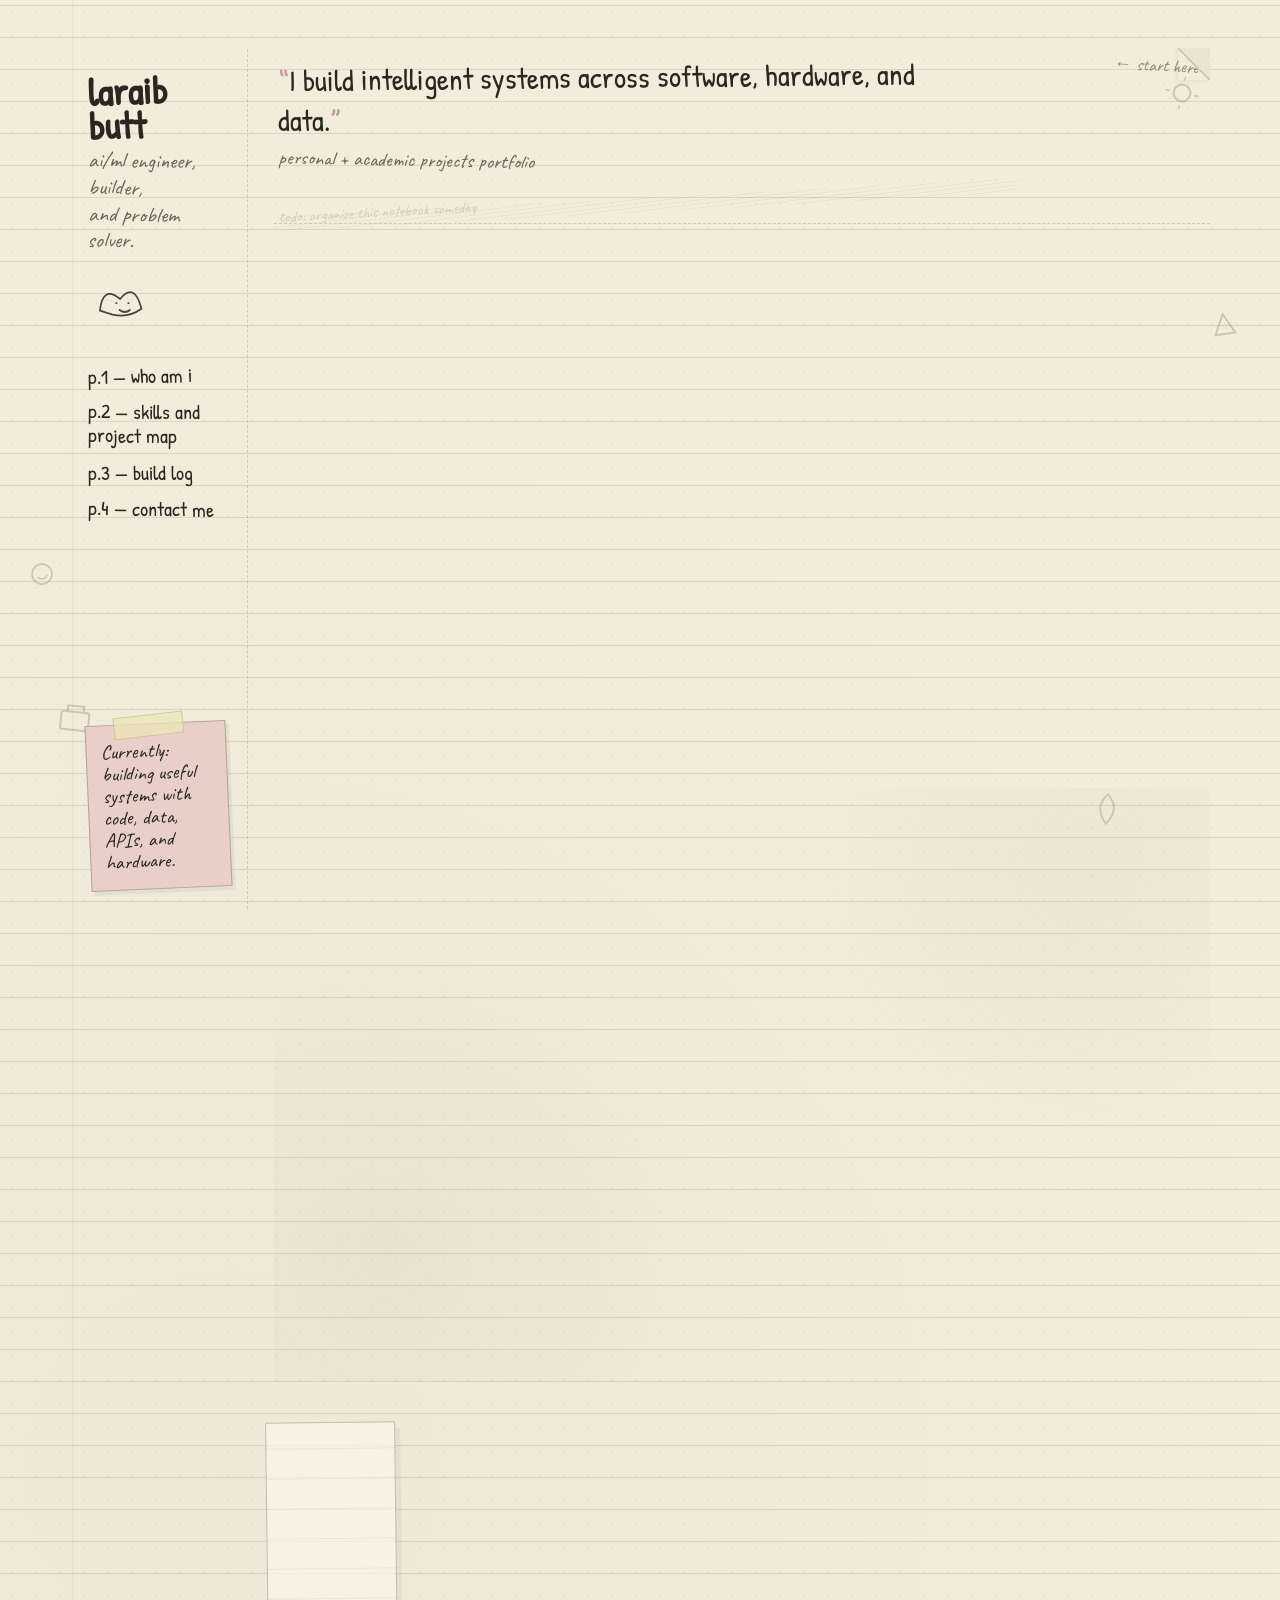
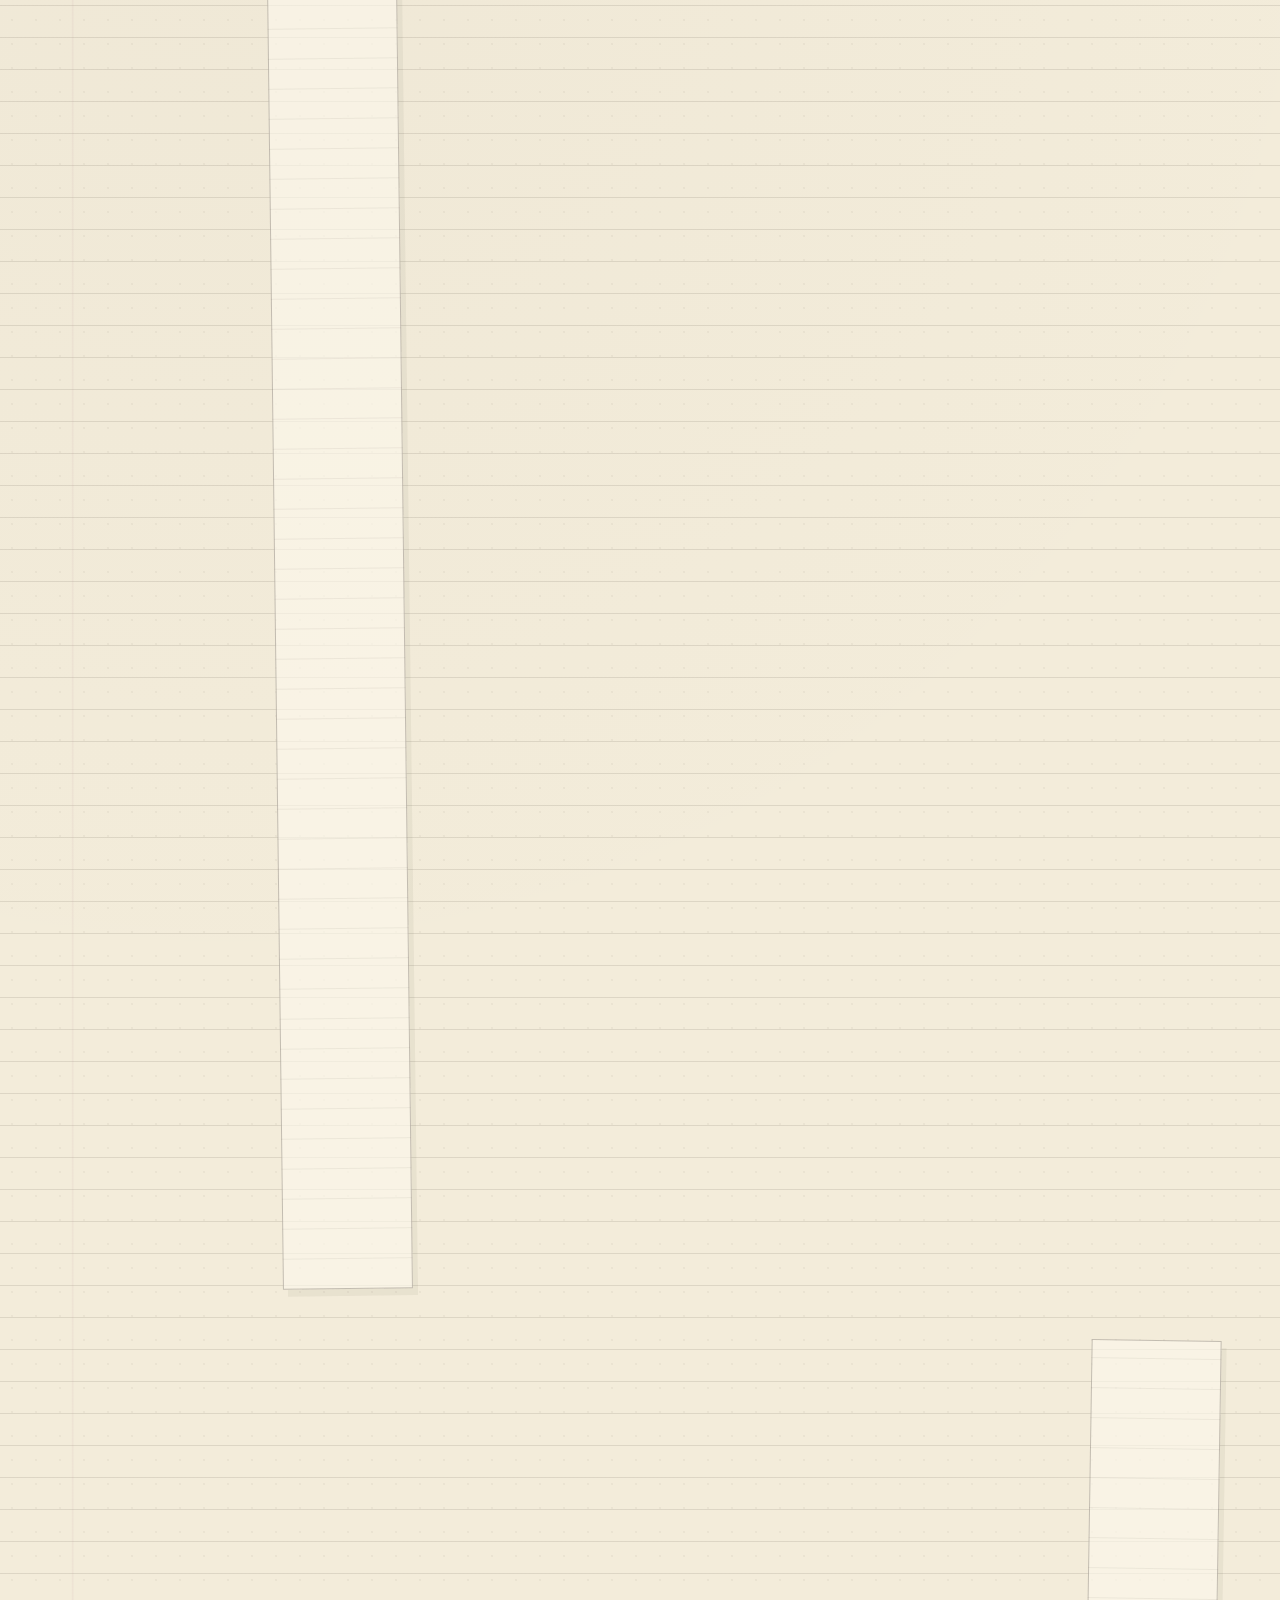
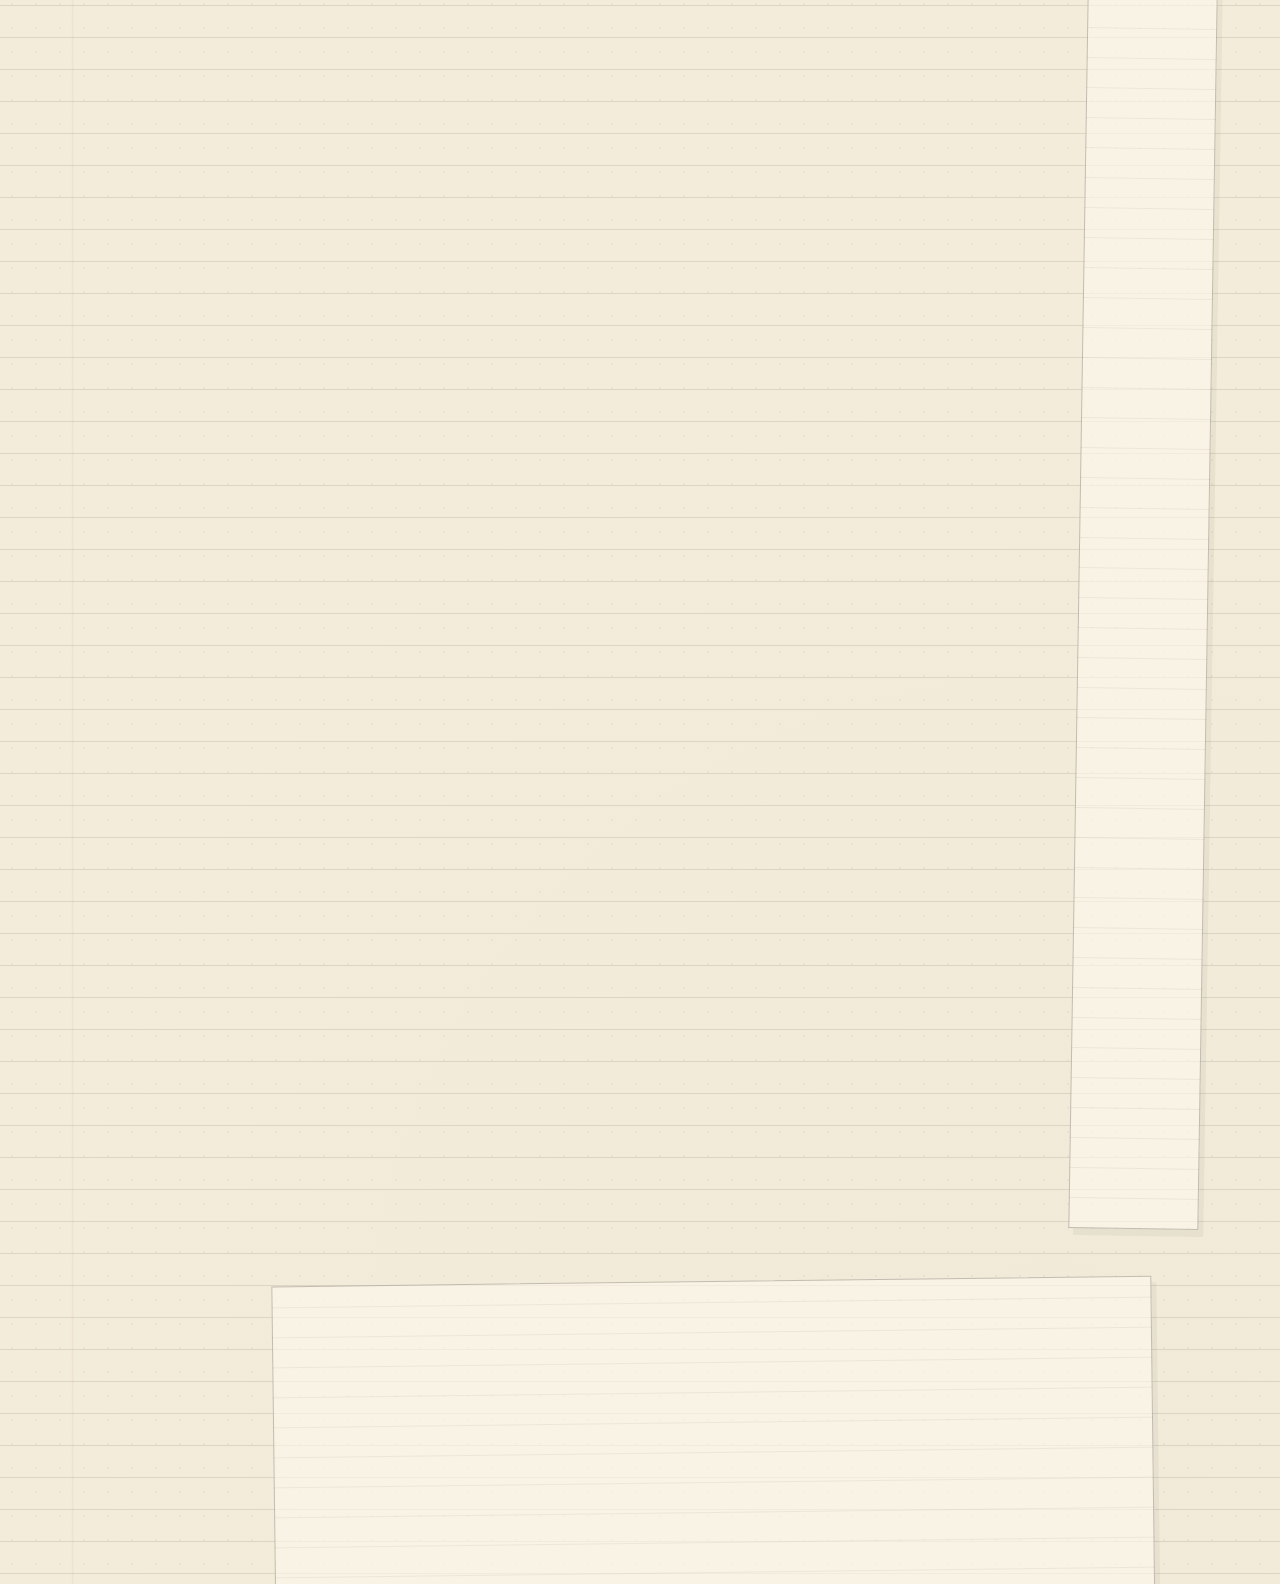
==== index.html @ 06c8765c "Fix map heading overlap on mobile and update AI Email Sorter note. Scope map margin-note positioning" ====
<!DOCTYPE html>
<html lang="en">
<head>
  <meta charset="UTF-8">
  <meta name="viewport" content="width=device-width, initial-scale=1.0">
  <title>Laraib Butt | Engineering Journal</title>
  <link rel="preconnect" href="https://fonts.googleapis.com">
  <link rel="preconnect" href="https://fonts.gstatic.com" crossorigin>
  <link href="https://fonts.googleapis.com/css2?family=Gaegu:wght@400;700&family=Patrick+Hand&family=Caveat:wght@400;600&display=swap" rel="stylesheet">
  <style>
    :root {
      --paper: #f3ecda;
      --paper-warm: #ebe3cf;
      --paper-line: rgba(88, 78, 66, 0.14);
      --ink: #2a2620;
      --graphite: #4a443c;
      --soft-ink: #6d6358;
      --rose: #c49a9f;
      --rose-fade: rgba(198, 128, 142, 0.68);
      --sage: #9aab94;
      --sage-fade: rgba(154, 171, 148, 0.4);
      --navy: #6b7289;
      --sticky: #ede4b8;
      --sticky-pink: #e8cfc8;
      --pencil: #524c44;
      --hand: 'Patrick Hand', cursive;
      --doodle: 'Gaegu', cursive;
      --scribble: 'Caveat', cursive;
    }

    * { box-sizing: border-box; }

    html { overflow-x: clip; scroll-behavior: auto; }

    body {
      margin: 0;
      color: var(--ink);
      font-family: var(--doodle);
      font-size: 19px;
      line-height: 1.22;
      background:
        radial-gradient(circle at 18% 22%, rgba(90, 72, 56, 0.022), transparent 22%),
        radial-gradient(circle at 82% 68%, rgba(107, 114, 137, 0.016), transparent 24%),
        radial-gradient(circle at 12px 12px, rgba(72, 62, 52, 0.05) 1px, transparent 1.4px) 0 0 / 24px 24px,
        linear-gradient(90deg, rgba(196, 154, 159, 0.12) 0 1px, transparent 1px 100%) 72px 0 / 100% 100%,
        repeating-linear-gradient(0deg, transparent 0 31px, var(--paper-line) 31px 32px),
        var(--paper);
    }

    a { color: inherit; text-decoration: none; }
    [id] { scroll-margin-top: 24px; }

    @media (prefers-reduced-motion: reduce) {
      *, *::before, *::after {
        animation-duration: 0.01ms !important;
        animation-iteration-count: 1 !important;
        transition-duration: 0.01ms !important;
      }
      html { scroll-behavior: auto; }
    }

    /* —— doodles scattered on the page —— */
    .doodle-field {
      position: fixed;
      inset: 0;
      pointer-events: none;
      z-index: 0;
      overflow: hidden;
      contain: layout style paint;
      transform: translateZ(0);
    }
    .doodle-field svg {
      position: absolute;
      opacity: 0.22;
      color: var(--graphite);
    }
    .doodle-field .d1 { top: 8%; right: 6%; width: 42px; transform: rotate(12deg); }
    .doodle-field .d2 { top: 34%; right: 3%; width: 36px; transform: rotate(-8deg); }
    .doodle-field .d3 { bottom: 18%; left: 4%; width: 48px; transform: rotate(6deg); }
    .doodle-field .d4 { top: 62%; left: 2%; width: 32px; transform: rotate(-14deg); }
    .doodle-field .d5 { bottom: 8%; right: 12%; width: 38px; transform: rotate(4deg); }

    /* —— PNG stickers on entries —— */
    .journal-entry:has(.entry-sticker) {
      z-index: 5;
      overflow: visible;
    }

    .entry-sticker {
      position: absolute;
      bottom: 14px;
      right: 10px;
      width: 84px;
      height: auto;
      z-index: 100;
      pointer-events: none;
      filter: drop-shadow(2px 4px 5px rgba(42, 38, 32, 0.3));
      transform: rotate(11deg);
    }

    .entry-sticker--left {
      left: -76px;
      right: auto;
      bottom: 28px;
      transform: rotate(-13deg);
    }

    .page {
      width: min(1140px, calc(100% - 36px));
      margin: 26px auto 56px;
      display: grid;
      grid-template-columns: 178px minmax(0, 1fr);
      grid-template-rows: auto 1fr;
      gap: 20px 26px;
      position: relative;
      z-index: 1;
    }

    .sidebar,
    .hero,
    .main {
      position: relative;
      z-index: 1;
    }

  /* —— sidebar = journal index —— */
    .sidebar {
      grid-column: 1;
      grid-row: 1 / -1;
      position: sticky;
      top: 20px;
      align-self: start;
      display: flex;
      flex-direction: column;
      min-height: calc(100vh - 40px);
      padding: 24px 18px 20px;
      border-right: 1.5px dashed rgba(82, 74, 65, 0.22);
    }

    .brand {
      font-family: var(--hand);
      font-size: 38px;
      line-height: 0.9;
      margin: 0 0 6px;
      transform: rotate(-1.5deg);
    }

    .journal-label {
      font-family: var(--scribble);
      font-size: 22px;
      color: var(--soft-ink);
      margin: 0 0 18px;
      transform: rotate(0.8deg);
    }

    .cat { width: 70px; height: 52px; margin-bottom: 8px; opacity: 0.85; }

    .nav-list {
      list-style: none;
      padding: 0;
      margin: 20px 0;
      font-family: var(--hand);
      font-size: 20px;
    }
    .nav-list li { margin: 11px 0; transform: rotate(var(--nav-tilt, 0deg)); }
    .nav-list li:nth-child(1) { --nav-tilt: -1deg; }
    .nav-list li:nth-child(2) { --nav-tilt: 0.6deg; }
    .nav-list li:nth-child(3) { --nav-tilt: -0.4deg; }
    .nav-list li:nth-child(4) { --nav-tilt: 1deg; }
    .nav-list a {
      display: inline-block;
      border-bottom: 1.5px solid transparent;
      transition: color 0.25s ease, border-color 0.25s ease;
    }
    .nav-list a:hover {
      color: var(--navy);
      border-color: var(--rose);
    }

    .sticky-note {
      margin-top: auto;
      padding: 16px 14px;
      background: var(--sticky-pink);
      font-family: var(--scribble);
      font-size: 20px;
      line-height: 1.1;
      position: relative;
      transform: rotate(-2.5deg);
      border: 1.5px solid rgba(82, 74, 65, 0.35);
      box-shadow: 3px 4px 0 rgba(42, 38, 32, 0.06);
    }
    .sticky-note::before {
      content: "";
      position: absolute;
      top: -10px;
      left: 28px;
      width: 68px;
      height: 20px;
      background: rgba(237, 228, 184, 0.75);
      border: 1px solid rgba(132, 109, 77, 0.25);
      transform: rotate(-4deg);
    }

  /* —— opening spread —— */
    .hero {
      grid-column: 2;
      padding: 12px 8px 20px 4px;
      position: relative;
      border-bottom: 1.5px dashed rgba(82, 74, 65, 0.2);
      overflow: visible;
    }

    .hero::after {
      content: "← start here";
      position: absolute;
      right: 12px;
      top: 6px;
      font-family: var(--scribble);
      font-size: 18px;
      color: var(--soft-ink);
      transform: rotate(3deg);
      opacity: 0.7;
    }

    .quote {
      font-family: var(--hand);
      font-size: 30px;
      line-height: 1.08;
      max-width: 640px;
      margin: 0;
      transform: rotate(-0.6deg);
    }
    .quote .mark { color: var(--rose); font-size: 36px; vertical-align: -6px; }

    .meta {
      font-family: var(--scribble);
      font-size: 20px;
      line-height: 1.05;
      color: var(--soft-ink);
      margin: 14px 0 0;
      transform: rotate(1deg);
    }

  /* —— main journal body —— */
    .main {
      grid-column: 2;
      grid-row: 2;
      display: flex;
      flex-direction: column;
      gap: 0;
      min-width: 0;
      contain: layout style;
    }

    .spread {
      position: relative;
      padding: 28px 24px 36px;
      margin-bottom: 8px;
      content-visibility: auto;
      contain-intrinsic-size: auto 320px;
    }

    .spread::before {
      content: "";
      position: absolute;
      left: 0;
      right: 0;
      top: 0;
      height: 1px;
      background: repeating-linear-gradient(90deg, var(--pencil) 0 4px, transparent 4px 10px);
      opacity: 0.15;
    }

    .spread:first-child::before { display: none; }

    /* —— notebook wear (subtle, lived-in) —— */
    .spread { overflow: visible; }

    .wear-fold {
      position: absolute;
      top: -1px;
      right: 0;
      width: 32px;
      height: 32px;
      pointer-events: none;
      z-index: 2;
      background: linear-gradient(225deg, var(--paper-warm) 48%, #ddd4c0 48%, #c9bfab 52%, transparent 52%);
      box-shadow: -2px 2px 4px rgba(42, 38, 32, 0.06);
    }

    .wear-stain {
      position: absolute;
      width: 88px;
      height: 88px;
      border-radius: 50%;
      pointer-events: none;
      background:
        radial-gradient(circle, transparent 38%, rgba(125, 98, 68, 0.05) 40%, rgba(125, 98, 68, 0.09) 48%, rgba(125, 98, 68, 0.04) 52%, transparent 54%);
      opacity: 0.85;
    }

    .wear-smudge {
      position: absolute;
      width: 72px;
      height: 28px;
      pointer-events: none;
      background: rgba(74, 68, 60, 0.055);
      border-radius: 50%;
      filter: blur(4px);
      transform: rotate(var(--smudge-tilt, -14deg));
    }

    .crossed-out {
      display: inline;
      text-decoration: line-through;
      text-decoration-color: rgba(74, 68, 60, 0.4);
      text-decoration-thickness: 1.5px;
      opacity: 0.5;
      font-family: var(--scribble);
      font-size: 0.95em;
    }

    .erased-ghost {
      display: block;
      font-family: var(--scribble);
      font-size: 16px;
      color: rgba(109, 99, 88, 0.22);
      transform: rotate(-3deg);
      margin-top: 8px;
      position: relative;
      user-select: none;
    }
    .erased-ghost::after {
      content: "";
      position: absolute;
      left: 0;
      right: 20%;
      top: 45%;
      height: 14px;
      background: repeating-linear-gradient(
        -4deg,
        transparent 0 3px,
        rgba(74, 68, 60, 0.05) 3px 4px
      );
    }

    .section-title {
      display: inline-block;
      font-family: var(--hand);
      font-size: 32px;
      line-height: 1;
      margin: 0 0 10px;
      position: relative;
      transform: rotate(-0.8deg);
    }

    .section-title .underline-draw {
      position: absolute;
      left: 0;
      bottom: -2px;
      width: 100%;
      height: 8px;
      overflow: visible;
    }
    .section-title .underline-draw path {
      fill: none;
      stroke: var(--rose-fade);
      stroke-width: 3;
      stroke-linecap: round;
      stroke-dasharray: 200;
      stroke-dashoffset: 200;
    }
    .section-title.is-visible .underline-draw path {
      animation: draw-line 1.4s ease forwards;
    }

    @keyframes draw-line {
      to { stroke-dashoffset: 0; }
    }

    .section-copy {
      font-family: var(--doodle);
      font-size: 19px;
      line-height: 1.18;
      margin: 0 0 16px;
      max-width: 620px;
      color: var(--graphite);
    }

    .margin-note {
      position: absolute;
      font-family: var(--scribble);
      font-size: 17px;
      line-height: 1.05;
      color: var(--navy);
      max-width: 120px;
      opacity: 0;
      transform: rotate(var(--note-tilt, 4deg)) translateY(6px);
      transition: opacity 0.5s ease, transform 0.5s ease;
      pointer-events: none;
    }
    .margin-note.is-visible {
      opacity: 0.82;
      transform: rotate(var(--note-tilt, 4deg)) translateY(0);
    }
    .margin-note--right { right: -8px; top: 18%; }
    .margin-note--left { left: -6px; top: 28%; }
    @media (max-width: 980px) {
      .margin-note--right, .margin-note--left {
        position: relative;
        right: auto; left: auto; top: auto;
        max-width: none;
        margin: 0 0 12px;
        opacity: 0.82;
        transform: rotate(-1deg);
      }
      .map-wrap .margin-note {
        position: static;
        top: auto;
        right: auto;
        display: block;
        margin: 0 0 10px;
        transform: rotate(6deg);
      }
      .map-wrap .margin-note.is-visible {
        transform: rotate(6deg);
      }
    }

    .about p {
      font-family: var(--doodle);
      font-size: 20px;
      line-height: 1.2;
      margin: 0;
      max-width: 580px;
      transform: rotate(0.3deg);
    }

  /* —— constellation map —— */
    .map-wrap {
      padding: 24px 12px 18px;
      position: relative;
      background:
        radial-gradient(circle at 88% 12%, rgba(196, 154, 159, 0.08), transparent 28%),
        radial-gradient(circle at 12% 78%, rgba(154, 171, 148, 0.1), transparent 32%);
    }

    @media (min-width: 981px) {
      .map-wrap .margin-note { top: 8%; right: 4px; --note-tilt: 6deg; }
    }

    .map-svg {
      display: block;
      width: 100%;
      height: auto;
      margin-top: 6px;
    }

    .map-svg .map-path {
      fill: none;
      stroke: var(--pencil);
      stroke-width: 1.35;
      stroke-linecap: round;
      opacity: 0.42;
    }
    .map-svg.map-drawn .map-path {
      animation: draw-map-path 2.4s ease forwards;
    }
    .map-svg .map-path:nth-child(odd) { animation-delay: 0.1s; }
    .map-svg .map-path:nth-child(3n) { animation-delay: 0.25s; }
    .map-svg .map-path:nth-child(5n) { animation-delay: 0.4s; }

    @keyframes draw-map-path {
      to { stroke-dashoffset: 0; }
    }

    .map-svg .map-node { cursor: pointer; }
    .map-svg .map-node:hover .proj-star { fill: var(--rose); }
    .map-svg .map-node:hover .proj-label { fill: var(--navy); }
    .map-svg .skill-node { pointer-events: none; }

    .map-svg .proj-star {
      fill: var(--rose);
      font-family: var(--hand);
      font-size: 30px;
      text-anchor: middle;
      opacity: 0.88;
    }
    .map-svg.map-in-view .proj-star {
      animation: twinkle 4s ease-in-out infinite;
    }
    .map-svg .map-node:nth-child(3n) .proj-star { animation-delay: 0.8s; }
    .map-svg .map-node:nth-child(5n) .proj-star { animation-delay: 1.6s; }

    @keyframes twinkle {
      0%, 100% { opacity: 0.75; }
      50% { opacity: 1; }
    }

    .map-svg .proj-label {
      fill: var(--ink);
      font-family: var(--hand);
      font-size: 19px;
      text-anchor: middle;
    }
    .map-svg .skill-dot {
      fill: var(--paper);
      stroke: var(--pencil);
      stroke-width: 1.3;
    }
    .map-svg .skill-label {
      fill: var(--soft-ink);
      font-family: var(--doodle);
      font-size: 18px;
      text-anchor: middle;
    }

    .map-hover-note {
      font-family: var(--scribble);
      font-size: 16px;
      fill: var(--navy);
      opacity: 0;
      transition: opacity 0.3s ease;
      pointer-events: none;
    }
    .map-node:hover .map-hover-note,
    .map-node:focus .map-hover-note { opacity: 0.9; }

    .legend {
      margin-top: 14px;
      font-family: var(--scribble);
      font-size: 17px;
      color: var(--soft-ink);
      transform: rotate(-0.5deg);
    }

  /* —— journal entries (not cards) —— */
    .journal-entries {
      display: flex;
      flex-direction: column;
      gap: 52px;
      padding: 32px 0 20px;
      position: relative;
      overflow: visible;
    }

    .journal-entry {
      position: relative;
      overflow: visible;
      padding: 22px 20px 28px;
      max-width: 92%;
      transform: rotate(var(--entry-tilt, 0deg));
      border: 1.5px solid rgba(82, 74, 65, 0.32);
      background:
        repeating-linear-gradient(0deg, transparent 0 29px, rgba(87, 78, 69, 0.08) 29px 30px),
        rgba(252, 247, 236, 0.65);
      box-shadow: 5px 7px 0 rgba(42, 38, 32, 0.05);
      content-visibility: auto;
      contain-intrinsic-size: auto 460px;
    }
    .journal-entry:nth-child(odd) { --entry-tilt: -0.7deg; margin-left: 0; margin-right: auto; }
    .journal-entry:nth-child(even) { --entry-tilt: 0.9deg; margin-left: auto; margin-right: 0; max-width: 88%; }
    .journal-entry:nth-child(3n) { max-width: 94%; }

    .entry-meta {
      font-family: var(--scribble);
      font-size: 17px;
      color: var(--soft-ink);
      margin: 0 0 6px;
      transform: rotate(0.5deg);
    }

    .entry-title {
      font-family: var(--hand);
      font-size: 28px;
      margin: 0 0 14px;
      line-height: 1;
    }
    .journal-entry:has(.entry-note) .entry-title {
      padding-right: min(210px, 40%);
    }

    .journal-line {
      margin: 0 0 10px;
      font-size: 18px;
      line-height: 1.2;
    }
    .journal-line .lbl {
      font-family: var(--hand);
      color: var(--navy);
      font-size: 17px;
    }

    .entry-note {
      position: absolute;
      top: 44px;
      right: 18px;
      width: min(200px, 36%);
      text-align: right;
      display: block;
      font-family: var(--scribble);
      font-size: 16px;
      color: var(--rose);
      margin: 0;
      transform: rotate(-2deg);
      opacity: 0;
      transition: opacity 0.6s ease 0.2s;
      line-height: 1.15;
    }
    .journal-entry.is-visible .entry-note { opacity: 0.88; }

    .tech-scribble {
      display: flex;
      flex-wrap: wrap;
      gap: 8px 14px;
      margin: 14px 0 10px;
      font-family: var(--scribble);
      font-size: 16px;
      color: var(--graphite);
    }
    .tech-scribble span::before { content: "○ "; color: var(--sage); }

    .arch-sketch {
      display: block;
      width: min(100%, 340px);
      margin: 16px 0 8px;
      opacity: 0.88;
      transform: rotate(var(--sketch-tilt, -1deg));
    }
    .arch-sketch--flow {
      width: min(100%, 400px);
    }
    .arch-sketch--tree {
      width: 100%;
      max-width: 100%;
    }
    .arch-sketch path.sketch-node {
      fill: rgba(252, 247, 236, 0.35);
      stroke: var(--pencil);
      stroke-width: 1.45;
      stroke-linecap: round;
      stroke-linejoin: round;
    }
    .arch-sketch .sketch-node--dash {
      stroke-dasharray: 5 4;
    }
    .arch-sketch path, .arch-sketch line, .arch-sketch rect, .arch-sketch ellipse {
      fill: none;
      stroke: var(--pencil);
      stroke-width: 1.4;
      stroke-linecap: round;
      stroke-linejoin: round;
    }
    .arch-sketch .sketch-label {
      font-family: var(--scribble);
      font-size: 15px;
      fill: var(--soft-ink);
      stroke: none;
    }
    .arch-sketch--text .sketch-label--node {
      font-family: var(--scribble);
      font-size: 17px;
      fill: var(--ink);
      text-anchor: middle;
      dominant-baseline: central;
    }
    .arch-sketch--text .sketch-arrow {
      stroke-width: 1.35;
      opacity: 0.85;
    }
    .arch-sketch .sketch-arrows {
      filter: none;
    }
    .journal-entry.is-visible .arch-sketch .sketch-arrows {
      filter: url(#roughen);
    }
    .arch-sketch .sketch-arrow {
      stroke-dasharray: 80;
      stroke-dashoffset: 80;
      marker-end: url(#sketch-tip);
    }
    .arch-sketch .sketch-head {
      fill: var(--pencil);
      stroke: none;
    }
    .journal-entry.is-visible .arch-sketch .sketch-arrow {
      animation: draw-line 1.8s ease 0.3s forwards;
    }

    .photo-cluster {
      display: flex;
      flex-wrap: wrap;
      gap: 18px 22px;
      margin-top: 16px;
      align-items: flex-start;
    }

    .photo-cluster--right {
      position: absolute;
      top: 86px;
      right: 72px;
      margin: 0;
      width: min(210px, 38%);
      flex-direction: column;
      align-items: flex-end;
      z-index: 2;
    }
    .photo-cluster--right figure {
      margin: 0;
    }
    .photo-cluster--right .photo-cap {
      text-align: right;
      max-width: 100%;
    }

    @media (min-width: 981px) {
      #fc .entry-note {
        right: 72px;
      }
    }

    #fc:has(.photo-cluster--right) .journal-line,
    #fc:has(.photo-cluster--right) .tech-scribble,
    #fc:has(.photo-cluster--right) .entry-link {
      max-width: 56%;
    }

    .taped-photo {
      position: relative;
      margin: 0;
      padding: 0;
      border: none;
      background: none;
      cursor: zoom-in;
      transform: rotate(var(--photo-tilt, -2deg));
      transition: transform 0.25s ease;
    }
    .taped-photo:hover { transform: rotate(0deg) scale(1.02); }
    .taped-photo::before {
      content: "";
      position: absolute;
      top: -8px;
      left: 50%;
      transform: translateX(-50%) rotate(-3deg);
      width: 52px;
      height: 16px;
      background: rgba(237, 228, 184, 0.8);
      border: 1px solid rgba(132, 109, 77, 0.2);
      z-index: 1;
    }
    .taped-photo img {
      display: block;
      max-width: 200px;
      border: 1.5px solid var(--pencil);
      padding: 5px;
      background: #fff;
      box-shadow: 3px 5px 0 rgba(42, 38, 32, 0.07);
    }
    .photo-cap {
      font-family: var(--scribble);
      font-size: 15px;
      color: var(--soft-ink);
      margin-top: 6px;
      max-width: 200px;
      transform: rotate(1deg);
    }

    .entry-link {
      display: inline-block;
      font-family: var(--hand);
      font-size: 17px;
      margin-top: 10px;
      padding: 3px 10px;
      border: 1.5px dashed var(--pencil);
      background: var(--sticky);
      transform: rotate(-1deg);
      transition: background 0.2s ease;
    }
    .entry-link:hover { background: var(--sage-fade); }

    .contact p {
      font-family: var(--doodle);
      font-size: 20px;
      line-height: 1.35;
      margin: 0;
      transform: rotate(0.4deg);
    }
    .contact a { border-bottom: 1px dashed var(--rose); }
    .contact a:hover { color: var(--navy); }

    .page-scribble {
      text-align: center;
      font-family: var(--scribble);
      font-size: 16px;
      color: var(--soft-ink);
      opacity: 0.5;
      padding: 20px 0 8px;
      transform: rotate(-1deg);
    }

    /* lightbox */
    .lightbox {
      position: fixed;
      inset: 0;
      display: none;
      place-items: center;
      background: rgba(34, 30, 26, 0.78);
      z-index: 50;
      padding: 32px;
    }
    .lightbox.open { display: grid; }
    .lightbox figure { margin: 0; text-align: center; }
    .lightbox img {
      max-width: 90vw;
      max-height: 82vh;
      background: #fff;
      border: 2px solid var(--pencil);
      padding: 8px;
      object-fit: contain;
      transform: rotate(-0.5deg);
    }
    .lightbox figcaption {
      color: var(--paper);
      font-family: var(--scribble);
      font-size: 20px;
      margin-top: 10px;
    }
    .close {
      position: fixed;
      top: 22px;
      right: 28px;
      border: 2px solid var(--paper);
      background: transparent;
      color: var(--paper);
      border-radius: 50%;
      width: 42px;
      height: 42px;
      font-size: 26px;
      cursor: pointer;
      font-family: var(--hand);
    }

    @media (max-width: 980px) {
      body {
        background:
          radial-gradient(circle at 12px 12px, rgba(72, 62, 52, 0.05) 1px, transparent 1.4px) 0 0 / 24px 24px,
          repeating-linear-gradient(0deg, transparent 0 31px, var(--paper-line) 31px 32px),
          var(--paper);
      }
      .doodle-field { display: none; }
      .entry-sticker {
        bottom: 10px;
        right: 6px;
        width: 64px;
      }
      .entry-sticker--left {
        left: 8px;
        bottom: 12px;
      }
      .page {
        width: calc(100% - 20px);
        margin: 14px auto 32px;
        grid-template-columns: 1fr;
        gap: 14px;
      }
      .sidebar, .hero, .main { grid-column: 1; grid-row: auto; }
      .sidebar {
        position: static;
        min-height: auto;
        border-right: none;
        border-bottom: 1.5px dashed rgba(82, 74, 65, 0.2);
        padding: 18px 16px;
      }
      .nav-list {
        display: flex;
        flex-wrap: wrap;
        gap: 6px 16px;
        margin: 10px 0 0;
        font-size: 18px;
      }
      .nav-list li { margin: 0; }
      .sticky-note { margin-top: 14px; transform: rotate(-1deg); }
      .hero::after { display: none; }
      .quote { font-size: 24px; }
      .journal-entry,
      .journal-entry:nth-child(even) {
        max-width: 100%;
        margin-left: 0;
        margin-right: 0;
      }
      .spread { padding: 20px 14px 28px; }
      .entry-title { padding-right: 0; }
      .journal-entry:has(.entry-note) .entry-title { padding-right: 0; }
      .entry-note {
        position: relative;
        top: auto;
        right: auto;
        width: auto;
        max-width: none;
        text-align: left;
        margin: 0 0 12px;
      }
      .photo-cluster--right {
        position: relative;
        top: auto;
        right: auto;
        width: auto;
        margin-top: 16px;
        align-items: flex-start;
      }
      .photo-cluster--right .photo-cap { text-align: left; }
      #fc:has(.photo-cluster--right) .journal-line,
      #fc:has(.photo-cluster--right) .tech-scribble,
      #fc:has(.photo-cluster--right) .entry-link {
        max-width: none;
      }
      #fc .entry-note {
        right: auto;
        transform: none;
        margin: 0 0 10px;
      }
    }

    @media (max-width: 520px) {
      .page { width: calc(100% - 12px); }
      .entry-title { font-size: 24px; }
      .journal-line { font-size: 17px; }
      .taped-photo img { max-width: 100%; }
    }
  </style>
</head>
<body>
  <div class="doodle-field" aria-hidden="true">
    <svg class="d1" viewBox="0 0 40 40"><circle cx="20" cy="20" r="8" fill="none" stroke="currentColor" stroke-width="2"/><path d="M20 4v4M20 32v4M4 20h4M32 20h4" stroke="currentColor" stroke-width="1.5"/></svg>
    <svg class="d2" viewBox="0 0 36 36"><path d="M8 28 L18 8 L28 28 Z" fill="none" stroke="currentColor" stroke-width="2"/><text x="14" y="24" font-size="10" fill="currentColor">☆</text></svg>
    <svg class="d3" viewBox="0 0 48 40"><rect x="10" y="14" width="28" height="18" rx="2" fill="none" stroke="currentColor" stroke-width="2"/><path d="M16 14 V8 h16 v6" fill="none" stroke="currentColor" stroke-width="2"/></svg>
    <svg class="d4" viewBox="0 0 32 32"><circle cx="16" cy="16" r="10" fill="none" stroke="currentColor" stroke-width="1.8"/><path d="M11 18 q5 6 10 0" fill="none" stroke="currentColor" stroke-width="1.5"/></svg>
    <svg class="d5" viewBox="0 0 38 38"><path d="M19 4 C12 12 8 20 19 34 C30 20 26 12 19 4" fill="none" stroke="currentColor" stroke-width="1.8"/></svg>
  </div>

  <svg width="0" height="0" aria-hidden="true">
    <filter id="roughen">
      <feTurbulence type="fractalNoise" baseFrequency="0.02" numOctaves="1" seed="7" result="noise"/>
      <feDisplacementMap in="SourceGraphic" in2="noise" scale="0.4"/>
    </filter>
    <marker id="sketch-tip" markerWidth="7" markerHeight="7" refX="5.5" refY="3.5" orient="auto">
      <path d="M0.5,0.5 L6,3.5 L0.5,6.5" fill="none" stroke="#524c44" stroke-width="1.2" stroke-linecap="round" stroke-linejoin="round"/>
    </marker>
  </svg>

  <main class="page">
    <aside class="sidebar">
      <h1 class="brand">laraib<br>butt</h1>
      <p class="journal-label">ai/ml engineer, builder,<br>and problem solver.</p>
      <svg class="cat" viewBox="0 0 120 90" aria-hidden="true">
        <path d="M20 65 Q25 20 55 45 Q80 15 92 62 Q70 78 42 72 Z" fill="none" stroke="currentColor" stroke-width="3"/>
        <path d="M48 52h1M69 52h1M54 64q9 7 18 0" fill="none" stroke="currentColor" stroke-width="3" stroke-linecap="round"/>
      </svg>
      <ul class="nav-list">
        <li><a href="#about">p.1 — who am i</a></li>
        <li><a href="#map">p.2 — skills and project map</a></li>
        <li><a href="#projects">p.3 — build log</a></li>
        <li><a href="#contact">p.4 — contact me</a></li>
      </ul>
      <div class="sticky-note">
        Currently:<br>
        building useful systems with code, data, APIs, and hardware.
      </div>
    </aside>

    <header class="hero">
      <span class="wear-fold" aria-hidden="true"></span>
      <p class="quote"><span class="mark">“</span>I build intelligent systems across software, hardware, and data.<span class="mark">”</span></p>
      <p class="meta">personal + academic projects portfolio</p>
      <span class="erased-ghost" aria-hidden="true">todo: organize this notebook someday</span>
    </header>

    <div class="main">
      <section class="spread about" id="about">
        <span class="wear-stain" style="bottom:8px;left:-12px" aria-hidden="true"></span>
        <span class="margin-note margin-note--right"> thought i'd have it all figured out by now</span>
        <h2 class="section-title reveal-title">
          who am i
          <svg class="underline-draw" viewBox="0 0 120 8" preserveAspectRatio="none"><path d="M2 5 Q30 2 60 5 T118 4"/></svg>
        </h2>
        <p>Second-year Data Science student at FAST. I fill this notebook with ML experiments, full-stack builds, automation hacks, and robotics prototypes.</p>
      </section>

      <section class="spread map-wrap" id="map">
        <span class="wear-smudge" style="bottom:42px;right:8%;--smudge-tilt:-18deg" aria-hidden="true"></span>
        <span class="margin-note margin-note--right">my brain on paper</span>
        <h2 class="section-title reveal-title">
          skills and project map
          <svg class="underline-draw" viewBox="0 0 160 8" preserveAspectRatio="none"><path d="M2 5 Q50 1 90 5 T158 3"/></svg>
        </h2>
        <p class="section-copy"><br>A map for my skills and projects. Tap a ☆ to jump to that project entry.</p>

        <svg class="map-svg" viewBox="0 0 1000 600" role="img" aria-label="Skills and project map">
          <g id="map-links"></g>
          <g id="map-nodes"></g>
        </svg>

        <p class="legend">☆ projects <br> ○ skills <br> wavy lines = connections?</p>
      </section>

      <section class="journal-entries" id="projects">
        <article class="journal-entry reveal-entry" id="nsort">
          <p class="entry-meta">entry #07 · june · summer 2026</p>
          <h3 class="entry-title">AI Email Sorter (n8n)</h3>
          <p class="entry-note">Classifying and organzing the emails</p>
          <p class="journal-line"><span class="lbl">why →</span> My inbox was chaos. Important emails kept getting buried under newsletters and spam.</p>
          <p class="journal-line"><span class="lbl">problem →</span> Manual searching and sorting every time was eating my time</p>
          <p class="journal-line"><span class="lbl">solution →</span> Classifying and organzing the emails.</p>
          <p class="journal-line"><span class="lbl">build →</span> n8n workflow that reads Gmail, classifies with OpenAI, forwards to categorized Discord channels.</p>
          <p class="journal-line"><span class="lbl">learned →</span> Automation through n8n - triggers, API keys and flows</p>
          
          <svg class="arch-sketch arch-sketch--tree arch-sketch--text" viewBox="0 0 520 58" aria-hidden="true" style="--sketch-tilt:-1.5deg">
            <g class="sketch-arrows">
              <path class="sketch-arrow" d="M 72,50 Q 86,47 104,51"/>
              <path class="sketch-arrow" d="M 172,49 Q 188,52 207,50"/>
              <path class="sketch-arrow" d="M 287,51 Q 304,48 322,50"/>
              <path class="sketch-arrow" d="M 132,22 Q 136,30 132,40"/>
            </g>
            <text class="sketch-label sketch-label--node" x="42" y="50" transform="rotate(-1.1 42 50)">Gmail</text>
            <text class="sketch-label sketch-label--node" x="132" y="50" transform="rotate(0.8 132 50)">Classifier</text>
            <text class="sketch-label sketch-label--node" x="242" y="50" transform="rotate(-0.6 242 50)">Branches</text>
            <text class="sketch-label sketch-label--node" x="395" y="50" transform="rotate(1 395 50)">Discord channels</text>
            <text class="sketch-label sketch-label--node" x="132" y="10" transform="rotate(1.3 132 18)">OpenAI</text>
          </svg>
          
          <div class="photo-cluster">
            <figure>
              <button class="taped-photo" style="--photo-tilt:-3deg" data-full="assets/email-sorter-workflow.png" data-caption="the workflow published on n8n">
                <img src="assets/email-sorter-workflow.png" alt="n8n workflow" loading="lazy" decoding="async">
              </button>
              <figcaption class="photo-cap">workflow (screenshot)</figcaption>
            </figure>
            <figure>
              <button class="taped-photo" style="--photo-tilt:2deg" data-full="assets/email-sorter-discord.png" data-caption="emails landing in the right Discord channels">
                <img src="assets/email-sorter-discord.png" alt="Discord channels" loading="lazy" decoding="async">
              </button>
              <figcaption class="photo-cap">it actually worked xd !!</figcaption>
            </figure>
          </div>
        </article>

        <article class="journal-entry reveal-entry" id="sd">
          <p class="entry-meta">entry #03 · semester 3 · fall 2025 · my first hardware project</p>
          <h3 class="entry-title">Self-Driving Traffic-Aware Car</h3>
          <p class="entry-note">super tiring project but worth it</p>
          <p class="journal-line"><span class="lbl">requirement →</span> Build a low-cost RC car that avoids obstacles and responds to traffic lights.</p>
          <p class="journal-line"><span class="lbl">challenge →</span> Futile sensors, MQTT set up, ESPCam low quality vision and hardware debugging. Light detection in different lighting was painful.</p>
          <p class="journal-line"><span class="lbl">learned →</span> Image processing with OpenCV, microcontrollers, Arduino C programming, hardware debugging.</p>
          <p class="journal-line"><span class="lbl">build →</span> RC car + ultrasonic sensors + ESP32 + ESP-CAM + MQTT broker + OpenCV traffic-light logic.</p>
          <svg class="arch-sketch arch-sketch--tree arch-sketch--text" viewBox="0 0 665 58" aria-hidden="true" style="--sketch-tilt:-0.9deg">
            <g class="sketch-arrows">
              <path class="sketch-arrow" d="M 108,50 Q 122,47 140,51"/>
              <path class="sketch-arrow" d="M 208,49 Q 225,52 244,50"/>
              <path class="sketch-arrow" d="M 313,51 Q 329,48 348,50"/>
              <path class="sketch-arrow" d="M 418,49 Q 435,52 453,50"/>
              <path class="sketch-arrow" d="M 523,50 Q 538,47 553,51"/>
              <path class="sketch-arrow" d="M 488,22 Q 492,30 490,40"/>
            </g>
            <text class="sketch-label sketch-label--node" x="70" y="50" transform="rotate(-1.2 70 50)">light input</text>
            <text class="sketch-label sketch-label--node" x="175" y="50" transform="rotate(0.9 175 50)">ESP cam</text>
            <text class="sketch-label sketch-label--node" x="280" y="50" transform="rotate(-0.7 280 50)">mqtt</text>
            <text class="sketch-label sketch-label--node" x="385" y="50" transform="rotate(1.1 385 50)">OpenCV</text>
            <text class="sketch-label sketch-label--node" x="490" y="50" transform="rotate(-0.6 490 50)">ESP32</text>
            <text class="sketch-label sketch-label--node" x="595" y="50" transform="rotate(0.8 595 50)">car reacts</text>
            <text class="sketch-label sketch-label--node" x="490" y="10" transform="rotate(1.4 490 18)">ultrasonic</text>
          </svg>
        
          <div class="photo-cluster">
            <figure>
              <button class="taped-photo" data-full="assets/self-driving-car.png" data-caption="the car — duct tape is a valid engineering material">
                <img src="assets/self-driving-car.png" alt="Self-driving RC car" loading="lazy" decoding="async">
              </button>
              <figcaption class="photo-cap">surprisingly worked (mostly)</figcaption>
            </figure>
          </div>
          <img class="entry-sticker" src="assets/doodles/star.png" alt="" aria-hidden="true" loading="lazy" decoding="async">
        </article>

        <article class="journal-entry reveal-entry" id="hk">
          <span class="wear-smudge" style="top:12px;right:18px;--smudge-tilt:8deg;width:48px;height:20px" aria-hidden="true"></span>
          <p class="entry-meta">entry #06 · semester 4 · spring 2026 · probably my most meaningful project</p>
          <h3 class="entry-title">Hamara Kisaan (app + web)</h3>
          <p class="entry-note">very proud of this one</p>
          <p class="journal-line"><span class="lbl">why →</span> Farmers in Pakistan rely on govt SMS system to get updates about weather, crop info etc with no system based on WiFi or internet</p>
          <p class="journal-line"><span class="lbl">problem →</span> Crops disease detection, weather updates and advisories, relevant news and information isn't accessible to them</p>
          <p class="journal-line"><span class="lbl">build →</span> Urdu-first agriculture platform: TensorFlow disease detection, weather API, news API, Flask backend, React frontend. App portal for farmers, web portal for admins</p>
          <p class="journal-line"><span class="lbl">challenge →</span> Training a TensorFlow model on limited local data. Limited APIs available for Pakistan relevant news, weather and crop info. SMS integration within app.</p>
          <p class="journal-line"><span class="lbl">learned →</span> First full-stack project - learnt APIs, React, TensorFlow, Flask server and so much more.</p>
          
          <div class="tech-scribble"><span>TensorFlow</span><span>Flask</span><span>React</span><span>MySQL</span></div>
          <a class="entry-link" href="https://github.com/laraib-b/Hamara-Kisaan" target="_blank" rel="noopener noreferrer">→ github repo</a>
        </article>

        <article class="journal-entry reveal-entry" id="bd">
          <p class="entry-meta">entry #02 · spring 2025 </p>
          <h3 class="entry-title">Classroom Bulk Downloader (extension)</h3>
          <p class="entry-note">VERY happy with this one -- why doesn't Google do this</p>
          <p class="journal-line"><span class="lbl">why →</span> Downloading Classroom files one-by-one through tabs was tests my patience.</p>
          <p class="journal-line"><span class="lbl">problem →</span> Batch download assignments across multiple Classroom tabs without clicking 50 times.</p>
          <p class="journal-line"><span class="lbl">build →</span> Chrome extension: scans DOM, batch-downloads SELECTED Classroom files.</p>
          <p class="journal-line"><span class="lbl">challenge →</span> DOM scanning across dynamic Google pages. Chrome extension permissions.</p>
          
          <div class="tech-scribble"><span>Chrome API</span><span>JavaScript</span><span>DOM scripting</span></div>
          <a class="entry-link" href="https://github.com/laraib-b/Bulk-File-Downloader-for-Google-Classroom" target="_blank" rel="noopener noreferrer">→ github repo</a>
        </article>

        <article class="journal-entry reveal-entry" id="rf">
          <p class="entry-meta">entry #05 · semester 4 · spring 2026 · database project</p>
          <h3 class="entry-title">RideFlow (web)</h3>
          <p class="journal-line"><span class="lbl">requirement →</span> Ride-hailing app with rider + driver + admin portal, fare calculation, city matching, payments, admin control, vehicle verification, driver & rider review system and reports.</p>
          <p class="journal-line"><span class="lbl">build →</span> Node/Express REST API + normalized MySQL with procedures, triggers, views, RBAC + cloud DB</p>
          <div class="tech-scribble"><span>Node.js</span><span>REST API</span><span>MySQL Cloud</span></div>
          <a class="entry-link" href="https://github.com/laraib-b/RideFlow" target="_blank" rel="noopener noreferrer">→ github repo</a>
        </article>

        <article class="journal-entry reveal-entry" id="ih">
          <p class="entry-meta">entry #04 · winter 2025 · data &amp; analytics</p>
          <h3 class="entry-title">InstaHealth Dashboard</h3>
          <p class="journal-line"><span class="lbl">why →</span> Was curious how to visualize data analytics using sql, python and front end.</p>
          <p class="journal-line"><span class="lbl">build →</span> Flask/MySQL analytics dashboard with charts, SQL execution, filtering, EDA views.</p>
          <p class="journal-line"><span class="lbl">data →</span> Took raw Instagram Usage Data (unormalized) and built DB in SQL.</p>
          <p class="journal-line"><span class="lbl">EDA →</span> Built EDA views in python and then used them to build a dashboard in flask.</p>
          
          <div class="tech-scribble"><span>Flask</span><span>MySQL</span><span>EDA</span><span>charts</span></div>
        </article>

        <article class="journal-entry reveal-entry" id="fc">
          <p class="entry-meta">entry #01 · semester 1 · fall 2024</p>
          <h3 class="entry-title">FAST Cafe Website</h3>
          <p class="entry-note">learnt responsive layout here</p>
          <div class="photo-cluster photo-cluster--right">
            <figure>
              <button class="taped-photo" style="--photo-tilt:1.5deg" data-full="assets/fast-cafe.png" data-caption="menu UI — simple but it worked">
                <img src="assets/fast-cafe.png" alt="FAST Cafe website" loading="lazy" decoding="async">
              </button>
              <figcaption class="photo-cap">pasted screenshot ↑</figcaption>
            </figure>
          </div>
          <p class="journal-line"><span class="lbl">problem →</span> Campus cafe has no digital menu. Long queues for food + weak WiFi in cafe made it even worse</p>
          <p class="journal-line"><span class="lbl">build →</span> Responsive menu and ordering interface for campus cafe. Made it easy to browse and order food remotely inside campus using student / teacher account.</p>
          <div class="tech-scribble"><span>HTML</span><span>CSS</span><span>JavaScript</span></div>
          <a class="entry-link" href="https://github.com/laraib-b/Campus-Cafe-Website" target="_blank" rel="noopener noreferrer">→ github repo</a>
        </article>
      </section>

      <p class="page-scribble">— end of build log — flip back to the map anytime —</p>

      <section class="spread contact" id="contact">
        <span class="wear-fold" aria-hidden="true"></span>
        <span class="wear-smudge" style="bottom:24px;left:12%;--smudge-tilt:-8deg" aria-hidden="true"></span>
        <span class="margin-note margin-note--right">say hi :)</span>
        <h2 class="section-title reveal-title">
          say hi
          <svg class="underline-draw" viewBox="0 0 80 8" preserveAspectRatio="none"><path d="M2 4 Q25 6 50 4 T78 5"/></svg>
        </h2>
        <p>Email: <a href="mailto:laraibbb.work@gmail.com">laraibbb.work@gmail.com</a><br>
        GitHub: <a href="https://github.com/laraib-b" target="_blank" rel="noopener noreferrer">github.com/laraib-b</a><br>
        LinkedIn: <a href="https://linkedin.com/in/laraib-butt-9a6a18325" target="_blank" rel="noopener noreferrer">laraib-butt</a></p>
      </section>
    </div>
  </main>

  <div class="lightbox" id="lightbox" aria-hidden="true">
    <button class="close" id="close" type="button" aria-label="Close">×</button>
    <figure>
      <img id="lightbox-img" src="" alt="">
      <figcaption id="lightbox-cap"></figcaption>
    </figure>
  </div>

  <script>
    var SVGNS = 'http://www.w3.org/2000/svg';
    var MAP_W = 1000;
    var MAP_H = 600;
    var PROJECT_IDS = ['hk', 'sd', 'ih', 'rf', 'nsort', 'bd', 'fc'];

    var MAP_META = {
      hk: { label: 'Hamara Kisaan', type: 'project', jump: 'hk', note: 'probably my most meaningful project' },
      sd: { label: 'Self-Driving Car', type: 'project', jump: 'sd', note: 'my first robotics project' },
      rf: { label: 'RideFlow', type: 'project', jump: 'rf',},
      ih: { label: 'InstaHealth', type: 'project', jump: 'ih' },
      bd: { label: 'Bulk Downloader', type: 'project', jump: 'bd' },
      fc: { label: 'FAST Cafe', type: 'project', jump: 'fc' },
      nsort: { label: 'AI Email Sorter', type: 'project', jump: 'nsort', note: 'first n8n project that actually worked' },
      tensorflow: { label: 'TensorFlow', type: 'skill' },
      cvision: { label: 'Computer Vision', type: 'skill' },
      react: { label: 'React', type: 'skill' },
      flask: { label: 'Flask', type: 'skill' },
      mysql: { label: 'MySQL', type: 'skill' },
      nodejs: { label: 'Node.js', type: 'skill' },
      javascript: { label: 'JavaScript', type: 'skill' },
      chromeapi: { label: 'Chrome API', type: 'skill' },
      python: { label: 'Python', type: 'skill' },
      esp32: { label: 'ESP32', type: 'skill' },
      mqtt: { label: 'MQTT', type: 'skill' },
      n8n: { label: 'n8n', type: 'skill' },
      openai: { label: 'OpenAI', type: 'skill' },
      gmail: { label: 'Gmail API', type: 'skill' },
      discord: { label: 'Discord API', type: 'skill' }
    };

    var MAP_LAYOUT = {
      hk: { x: 205, y: 235 },
      sd: { x: 585, y: 178 },
      ih: { x: 178, y: 415 },
      rf: { x: 505, y: 400 },
      nsort: { x: 275, y: 530 },
      bd: { x: 870, y: 338 },
      fc: { x: 625, y: 508 },
      tensorflow: { x: 118, y: 168 },
      cvision: { x: 345, y: 105 },
      react: { x: 158, y: 318 },
      flask: { x: 78, y: 262 },
      mysql: { x: 435, y: 292 },
      nodejs: { x: 598, y: 395 },
      python: { x: 688, y: 128 },
      esp32: { x: 758, y: 202 },
      mqtt: { x: 708, y: 268 },
      n8n: { x: 168, y: 528 },
      openai: { x: 428, y: 522 },
      gmail: { x: 338, y: 512 },
      discord: { x: 508, y: 455 },
      javascript: { x: 762, y: 462 },
      chromeapi: { x: 822, y: 288 }
    };

    var MAP_LINKS = [
      ['hk', 'tensorflow'], ['hk', 'cvision'], ['hk', 'react'], ['hk', 'flask'], ['hk', 'mysql'],
      ['ih', 'flask'], ['ih', 'mysql'],
      ['rf', 'nodejs'], ['rf', 'mysql'],
      ['fc', 'javascript'],
      ['bd', 'javascript'], ['bd', 'chromeapi'],
      ['sd', 'python'], ['sd', 'esp32'], ['sd', 'mqtt'], ['sd', 'cvision'],
      ['nsort', 'n8n'], ['nsort', 'openai'], ['nsort', 'gmail'], ['nsort', 'discord']
    ];

    function svgEl(tag, attrs) {
      var el = document.createElementNS(SVGNS, tag);
      Object.keys(attrs).forEach(function (key) {
        el.setAttribute(key, attrs[key]);
      });
      return el;
    }

    function nodeCollisionRadius(node) {
      if (node.type === 'project') return 34 + node.label.length * 3.2;
      return 20 + node.label.length * 2.8;
    }

    function nodeVisualBox(node) {
      var hw = node.type === 'project' ? node.label.length * 3.8 : node.label.length * 3.2;
      if (node.type === 'project') {
        return { l: node.x - hw, r: node.x + hw, t: node.y - 24, b: node.y + 34 };
      }
      return { l: node.x - hw, r: node.x + hw, t: node.y - 28, b: node.y + 14 };
    }

    function fitMapViewBox(svg, nodes) {
      var pad = 20;
      var minX = Infinity, minY = Infinity, maxX = -Infinity, maxY = -Infinity;
      nodes.forEach(function (node) {
        var box = nodeVisualBox(node);
        minX = Math.min(minX, box.l);
        minY = Math.min(minY, box.t);
        maxX = Math.max(maxX, box.r);
        maxY = Math.max(maxY, box.b);
      });
      svg.setAttribute('viewBox', [minX - pad, minY - pad, maxX - minX + pad * 2, maxY - minY + pad * 2].join(' '));
    }

    function layoutGraph() {
      var nodes = Object.keys(MAP_META).map(function (id) {
        var meta = MAP_META[id];
        var pos = MAP_LAYOUT[id];
        return {
          id: id, label: meta.label, type: meta.type, jump: meta.jump, note: meta.note,
          x: pos.x, y: pos.y,
          r: nodeCollisionRadius({ type: meta.type, label: meta.label })
        };
      });
      var nodeById = {};
      nodes.forEach(function (n) { nodeById[n.id] = n; });

      PROJECT_IDS.forEach(function (id) {
        var node = nodeById[id];
        node.fx = node.x;
        node.fy = node.y;
      });

      for (var tick = 0; tick < 72; tick++) {
        for (var i = 0; i < nodes.length; i++) {
          for (var j = i + 1; j < nodes.length; j++) {
            var a = nodes[i];
            var b = nodes[j];
            var dx = b.x - a.x;
            var dy = b.y - a.y;
            var dist = Math.sqrt(dx * dx + dy * dy) || 0.001;
            var overlap = (a.r + b.r) - dist;
            if (overlap <= 0) continue;
            var ux = dx / dist;
            var uy = dy / dist;
            if (a.fx != null && b.fx != null) continue;
            if (a.fx != null) {
              b.x += ux * overlap;
              b.y += uy * overlap;
            } else if (b.fx != null) {
              a.x -= ux * overlap;
              a.y -= uy * overlap;
            } else {
              a.x -= ux * overlap * 0.5;
              a.y -= uy * overlap * 0.5;
              b.x += ux * overlap * 0.5;
              b.y += uy * overlap * 0.5;
            }
          }
        }
      }

      PROJECT_IDS.forEach(function (id) {
        var node = nodeById[id];
        var pos = MAP_LAYOUT[id];
        node.x = pos.x;
        node.y = pos.y;
        delete node.fx;
        delete node.fy;
      });

      return { nodes: nodes };
    }

    function nodeAnchor(node) {
      return { x: node.x, y: node.y + (node.type === 'project' ? 2 : 4) };
    }

    function wavyPath(x1, y1, x2, y2, seed) {
      var mx = (x1 + x2) / 2;
      var my = (y1 + y2) / 2;
      var dx = x2 - x1;
      var dy = y2 - y1;
      var len = Math.sqrt(dx * dx + dy * dy) || 1;
      var nx = -dy / len;
      var ny = dx / len;
      var wobble = ((seed % 5) - 2) * 8 + (len > 200 ? 12 : 6);
      var cx = mx + nx * wobble;
      var cy = my + ny * wobble;
      return 'M' + x1 + ',' + y1 + ' Q' + cx + ',' + cy + ' ' + x2 + ',' + y2;
    }

    function drawSketchMap() {
      var mapSvg = document.querySelector('.map-svg');
      var linksGroup = document.getElementById('map-links');
      var nodesGroup = document.getElementById('map-nodes');
      if (!mapSvg || !linksGroup || !nodesGroup) return;

      var graph = layoutGraph();
      var nodes = graph.nodes;
      fitMapViewBox(mapSvg, nodes);

      var nodeById = {};
      nodes.forEach(function (n) { nodeById[n.id] = n; });

      MAP_LINKS.forEach(function (pair, i) {
        var a = nodeById[pair[0]];
        var b = nodeById[pair[1]];
        if (!a || !b) return;
        var pa = nodeAnchor(a);
        var pb = nodeAnchor(b);
        var path = svgEl('path', {
          d: wavyPath(pa.x, pa.y, pb.x, pb.y, i * 7 + pair[0].length),
          class: 'map-path'
        });
        linksGroup.appendChild(path);
      });

      linksGroup.querySelectorAll('.map-path').forEach(function (path) {
        var len = path.getTotalLength();
        path.style.strokeDasharray = len;
        path.style.strokeDashoffset = len;
      });

      nodes.forEach(function (node) {
        var g = svgEl('g', {
          class: node.type === 'project' ? 'map-node' : 'skill-node',
          transform: 'translate(' + node.x + ',' + node.y + ')'
        });

        if (node.type === 'project') {
          g.setAttribute('tabindex', '0');
          g.setAttribute('role', 'button');
          g.appendChild(svgEl('text', { x: 0, y: 0, class: 'proj-star' })).textContent = '☆';
          g.appendChild(svgEl('text', { x: 0, y: 24, class: 'proj-label' })).textContent = node.label;
          if (node.note) {
            g.appendChild(svgEl('text', { x: 14, y: -14, class: 'map-hover-note' })).textContent = '← ' + node.note;
          }
          g.addEventListener('click', function () {
            var target = document.getElementById(node.jump);
            if (target) target.scrollIntoView({ behavior: 'smooth', block: 'center' });
          });
          g.addEventListener('keydown', function (e) {
            if (e.key === 'Enter' || e.key === ' ') {
              e.preventDefault();
              var target = document.getElementById(node.jump);
              if (target) target.scrollIntoView({ behavior: 'smooth', block: 'center' });
            }
          });
        } else {
          g.appendChild(svgEl('text', { x: 0, y: -10, class: 'skill-label' })).textContent = node.label;
          g.appendChild(svgEl('circle', { cx: 0, cy: 4, r: 5, class: 'skill-dot' }));
        }

        nodesGroup.appendChild(g);
      });
    }

    drawSketchMap();

    /* scroll reveals — unobserve after first paint */
    if ('IntersectionObserver' in window) {
      var revealObs = new IntersectionObserver(function (entries) {
        entries.forEach(function (entry) {
          var el = entry.target;
          if (el.classList.contains('map-svg')) {
            el.classList.toggle('map-in-view', entry.isIntersecting);
            if (entry.isIntersecting) {
              el.classList.add('is-visible', 'map-drawn');
            }
            return;
          }
          if (!entry.isIntersecting) return;
          el.classList.add('is-visible');
          revealObs.unobserve(el);
        });
      }, { threshold: 0.12, rootMargin: '0px 0px -40px 0px' });

      document.querySelectorAll('.reveal-title, .margin-note, .reveal-entry, .map-svg').forEach(function (el) {
        revealObs.observe(el);
      });
    } else {
      document.querySelectorAll('.reveal-title, .margin-note, .reveal-entry, .map-svg').forEach(function (el) {
        el.classList.add('is-visible');
        if (el.classList.contains('map-svg')) {
          el.classList.add('map-drawn', 'map-in-view');
        }
      });
    }

    /* lightbox */
    var lightbox = document.getElementById('lightbox');
    var lightboxImg = document.getElementById('lightbox-img');
    var lightboxCap = document.getElementById('lightbox-cap');
    var closeBtn = document.getElementById('close');

    function closeLightbox() {
      lightbox.classList.remove('open');
      lightbox.setAttribute('aria-hidden', 'true');
      lightboxImg.src = '';
    }

    document.querySelectorAll('.taped-photo').forEach(function (thumb) {
      thumb.addEventListener('click', function () {
        var img = thumb.querySelector('img');
        lightboxImg.src = thumb.getAttribute('data-full');
        lightboxImg.alt = img ? img.alt : '';
        lightboxCap.textContent = thumb.getAttribute('data-caption') || '';
        lightbox.classList.add('open');
        lightbox.setAttribute('aria-hidden', 'false');
      });
    });

    closeBtn.addEventListener('click', closeLightbox);
    lightbox.addEventListener('click', function (event) {
      if (event.target === lightbox) closeLightbox();
    });
    document.addEventListener('keydown', function (event) {
      if (event.key === 'Escape') closeLightbox();
    });
  </script>
</body>
</html>
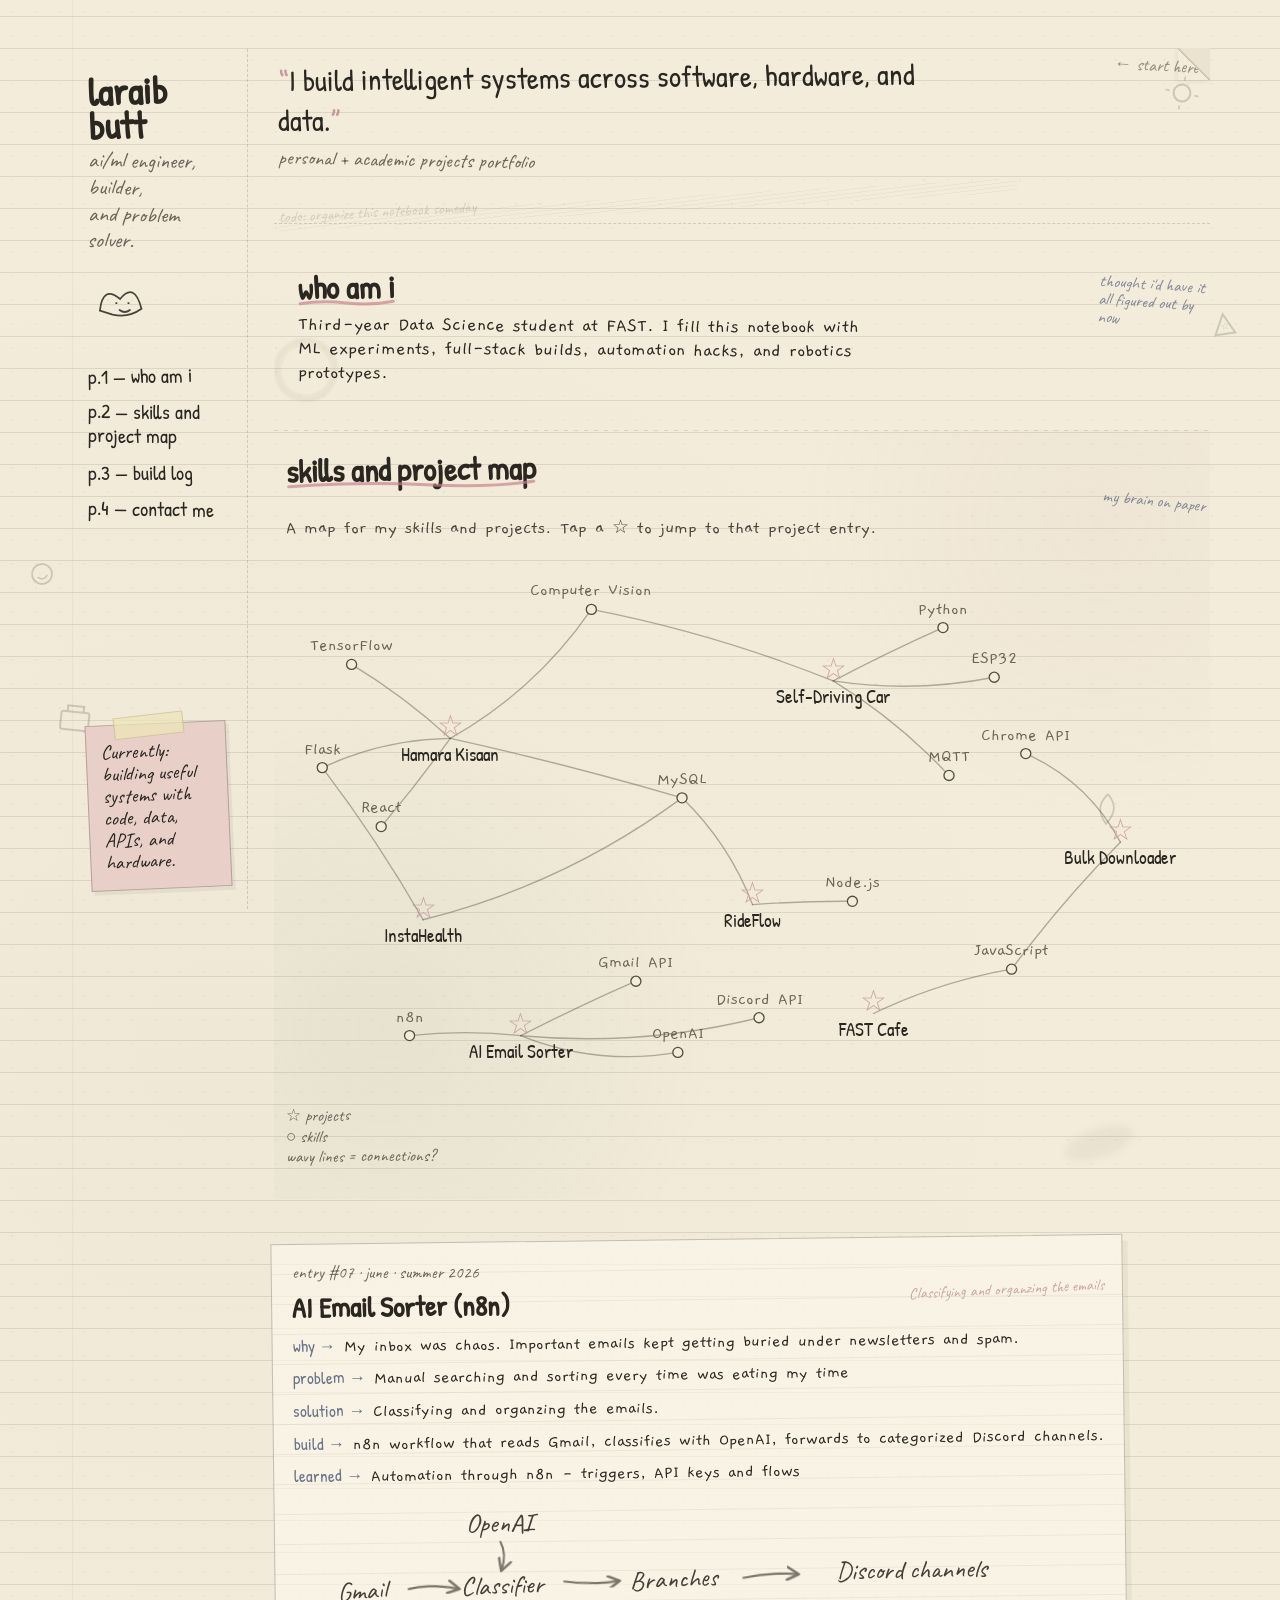
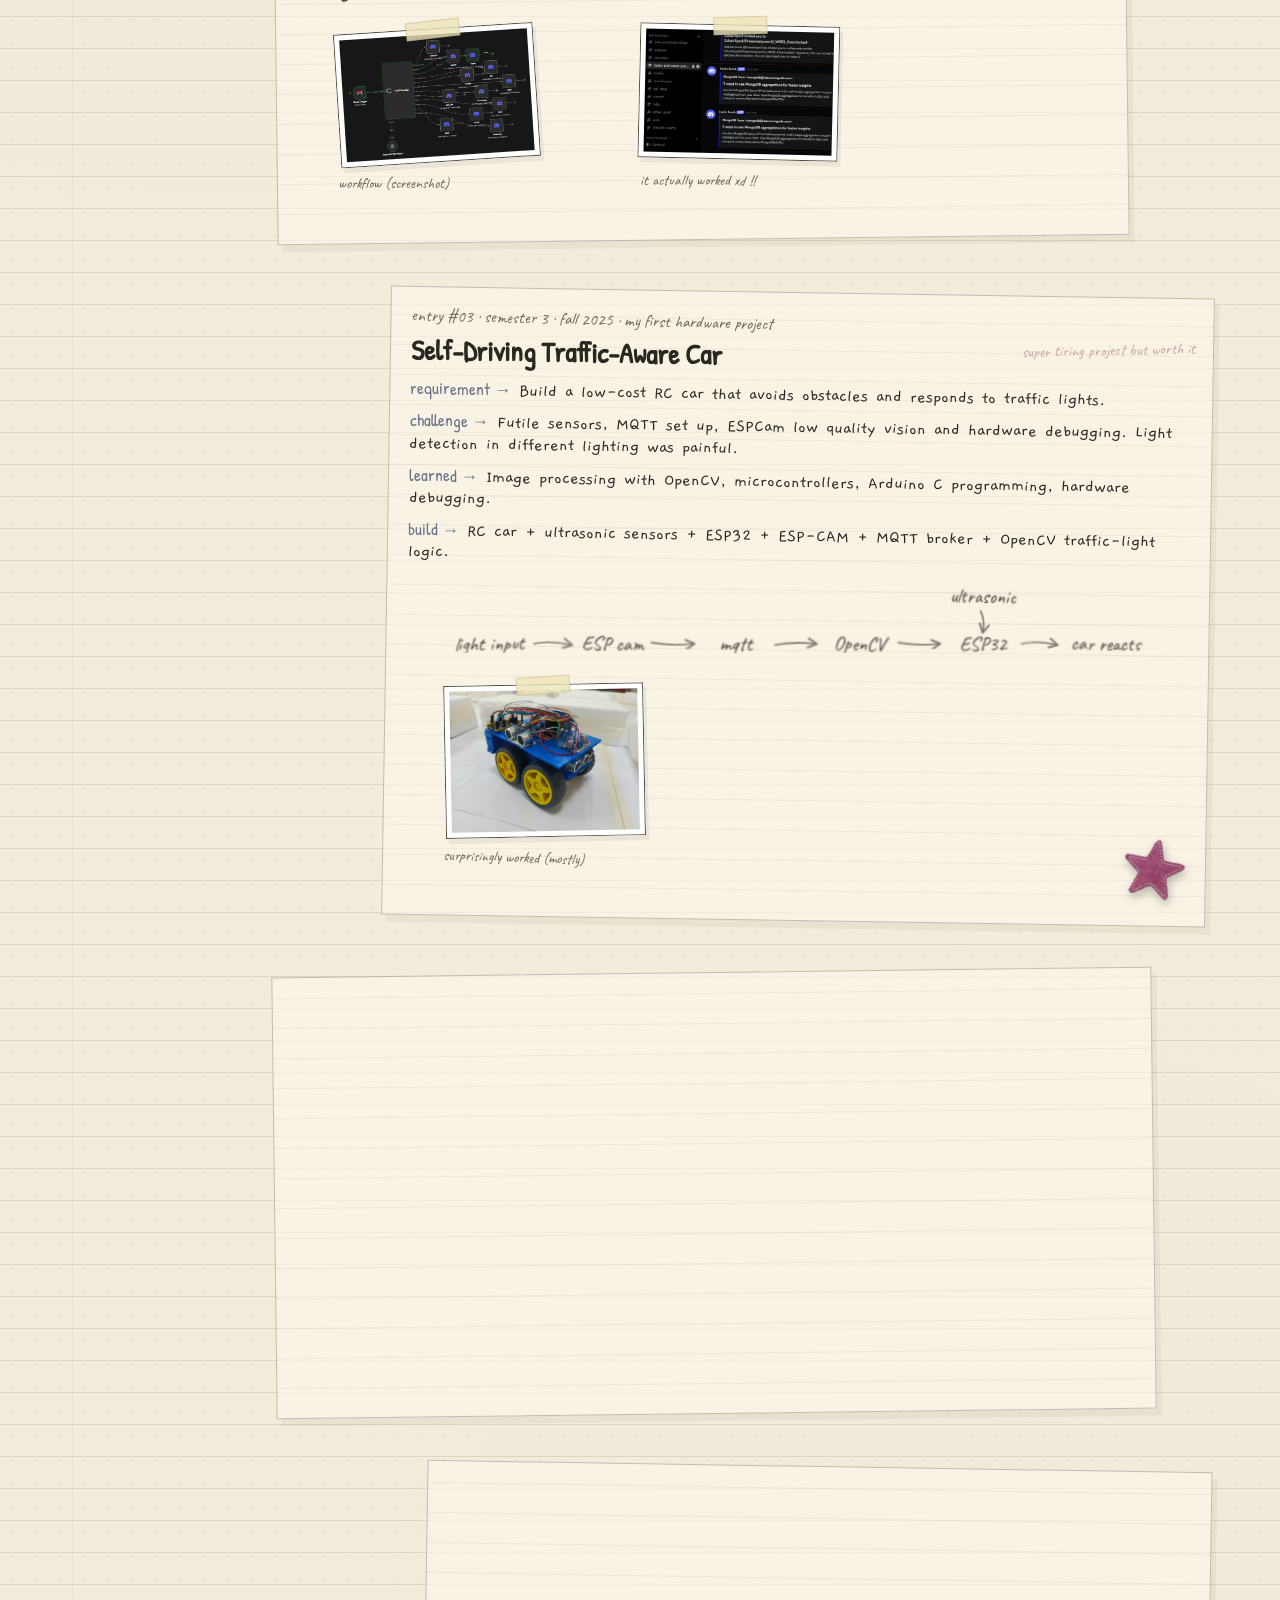
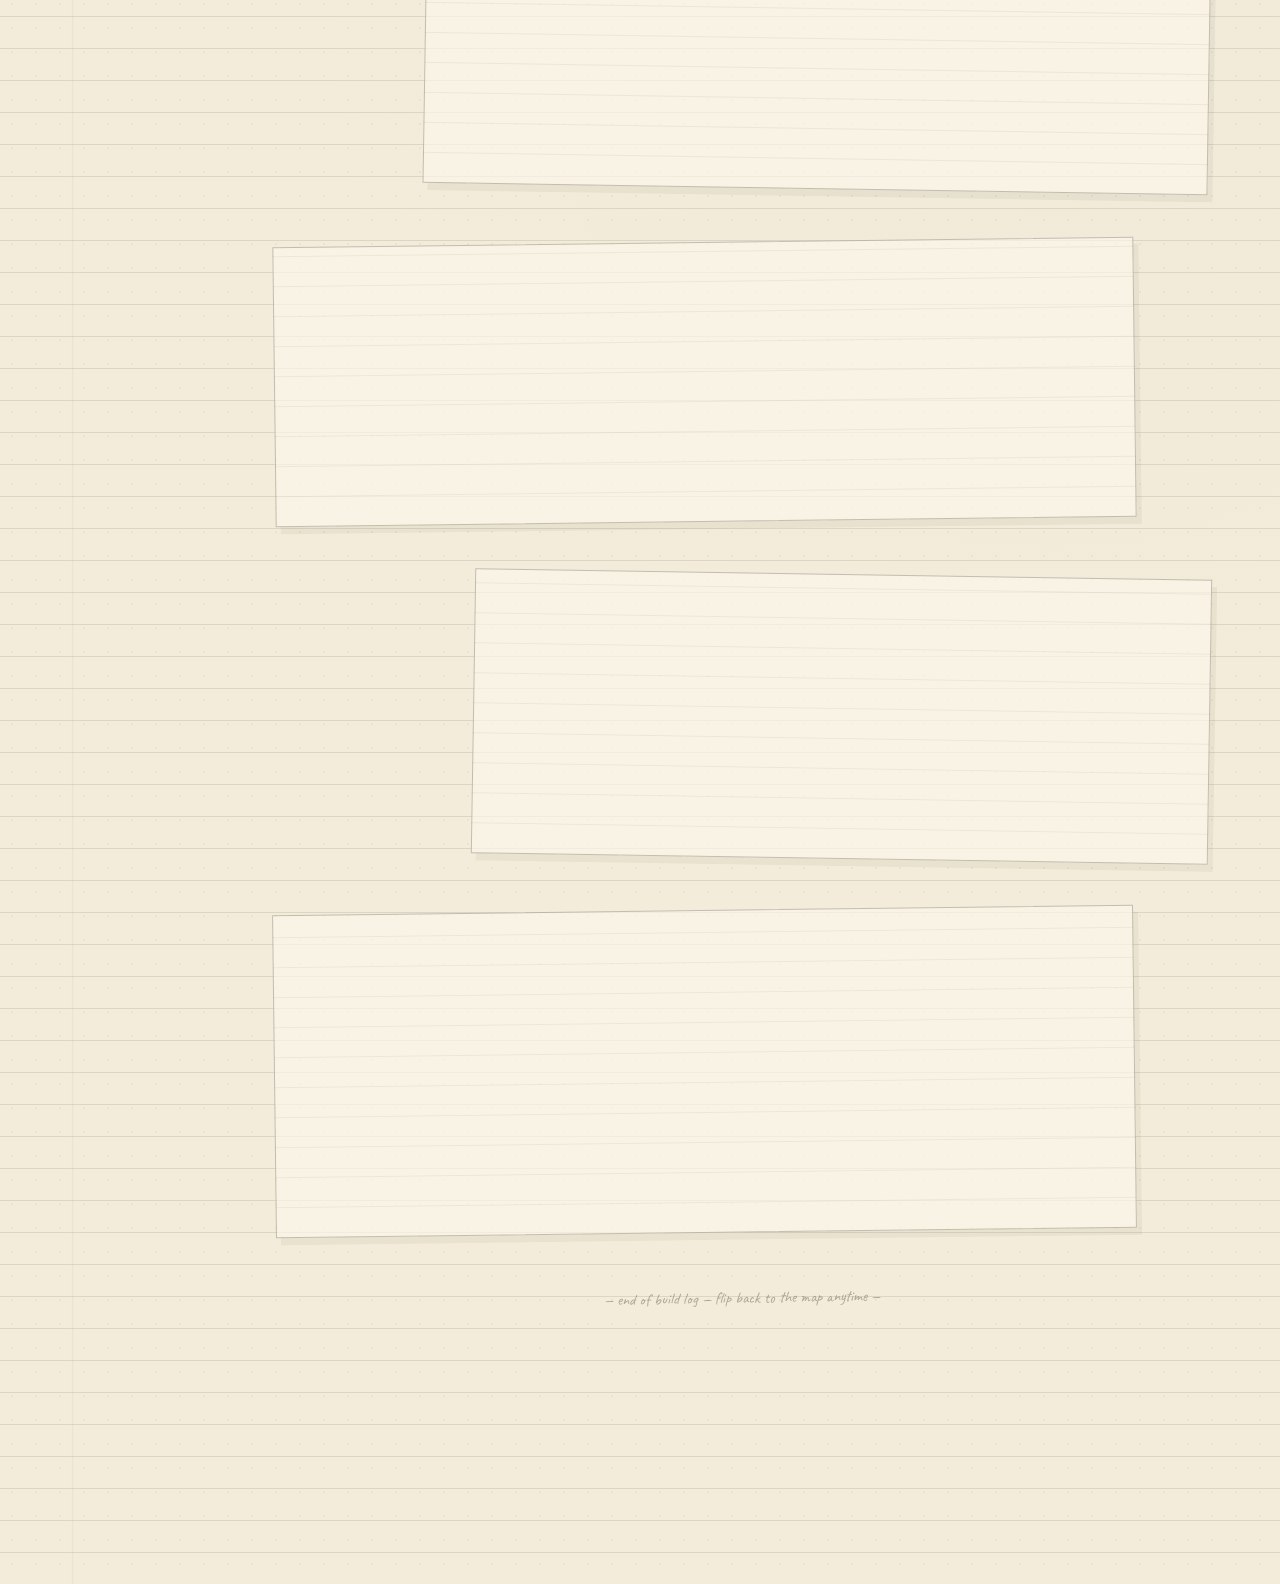
==== commit 9c99ff2b: "Update student year from second to third" ====
--- a/index.html
+++ b/index.html
@@ -983,7 +983,7 @@
           who am i
           <svg class="underline-draw" viewBox="0 0 120 8" preserveAspectRatio="none"><path d="M2 5 Q30 2 60 5 T118 4"/></svg>
         </h2>
-        <p>Second-year Data Science student at FAST. I fill this notebook with ML experiments, full-stack builds, automation hacks, and robotics prototypes.</p>
+        <p>Third-year Data Science student at FAST. I fill this notebook with ML experiments, full-stack builds, automation hacks, and robotics prototypes.</p>
       </section>
 
       <section class="spread map-wrap" id="map">
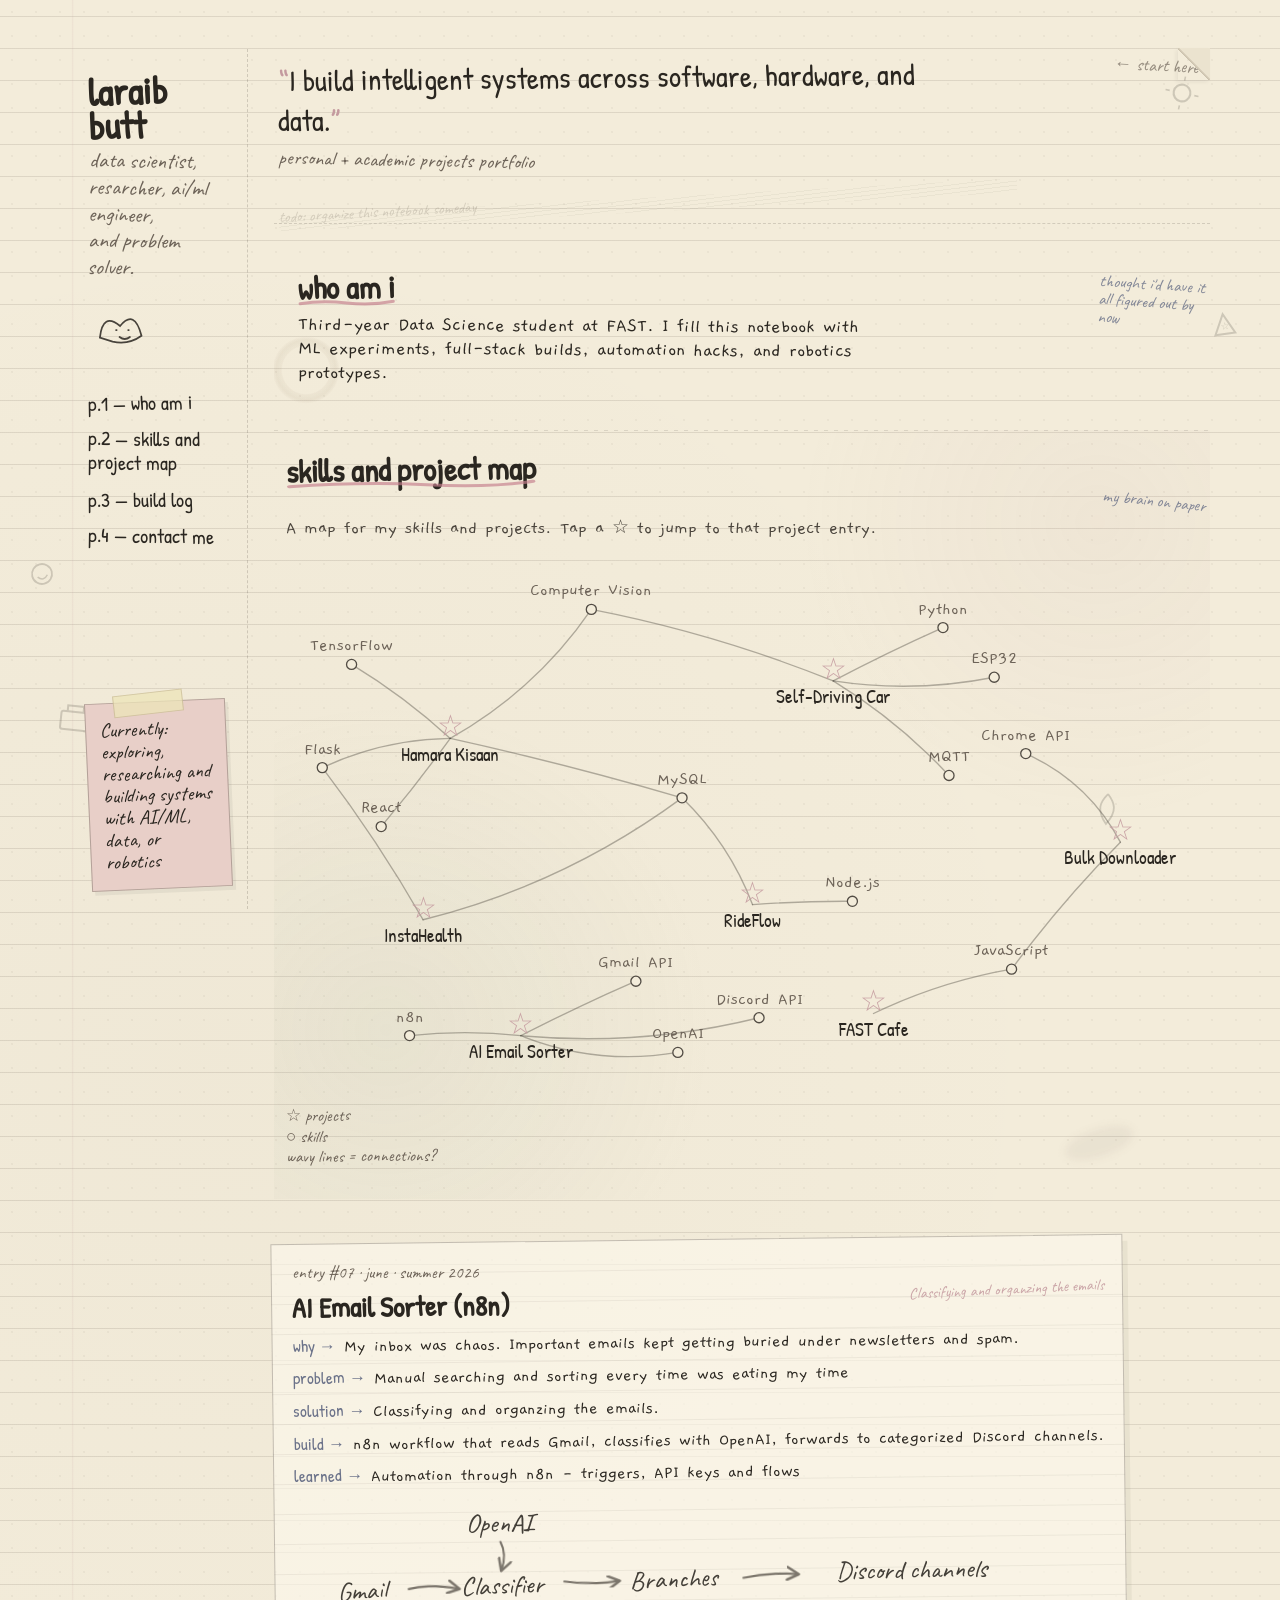
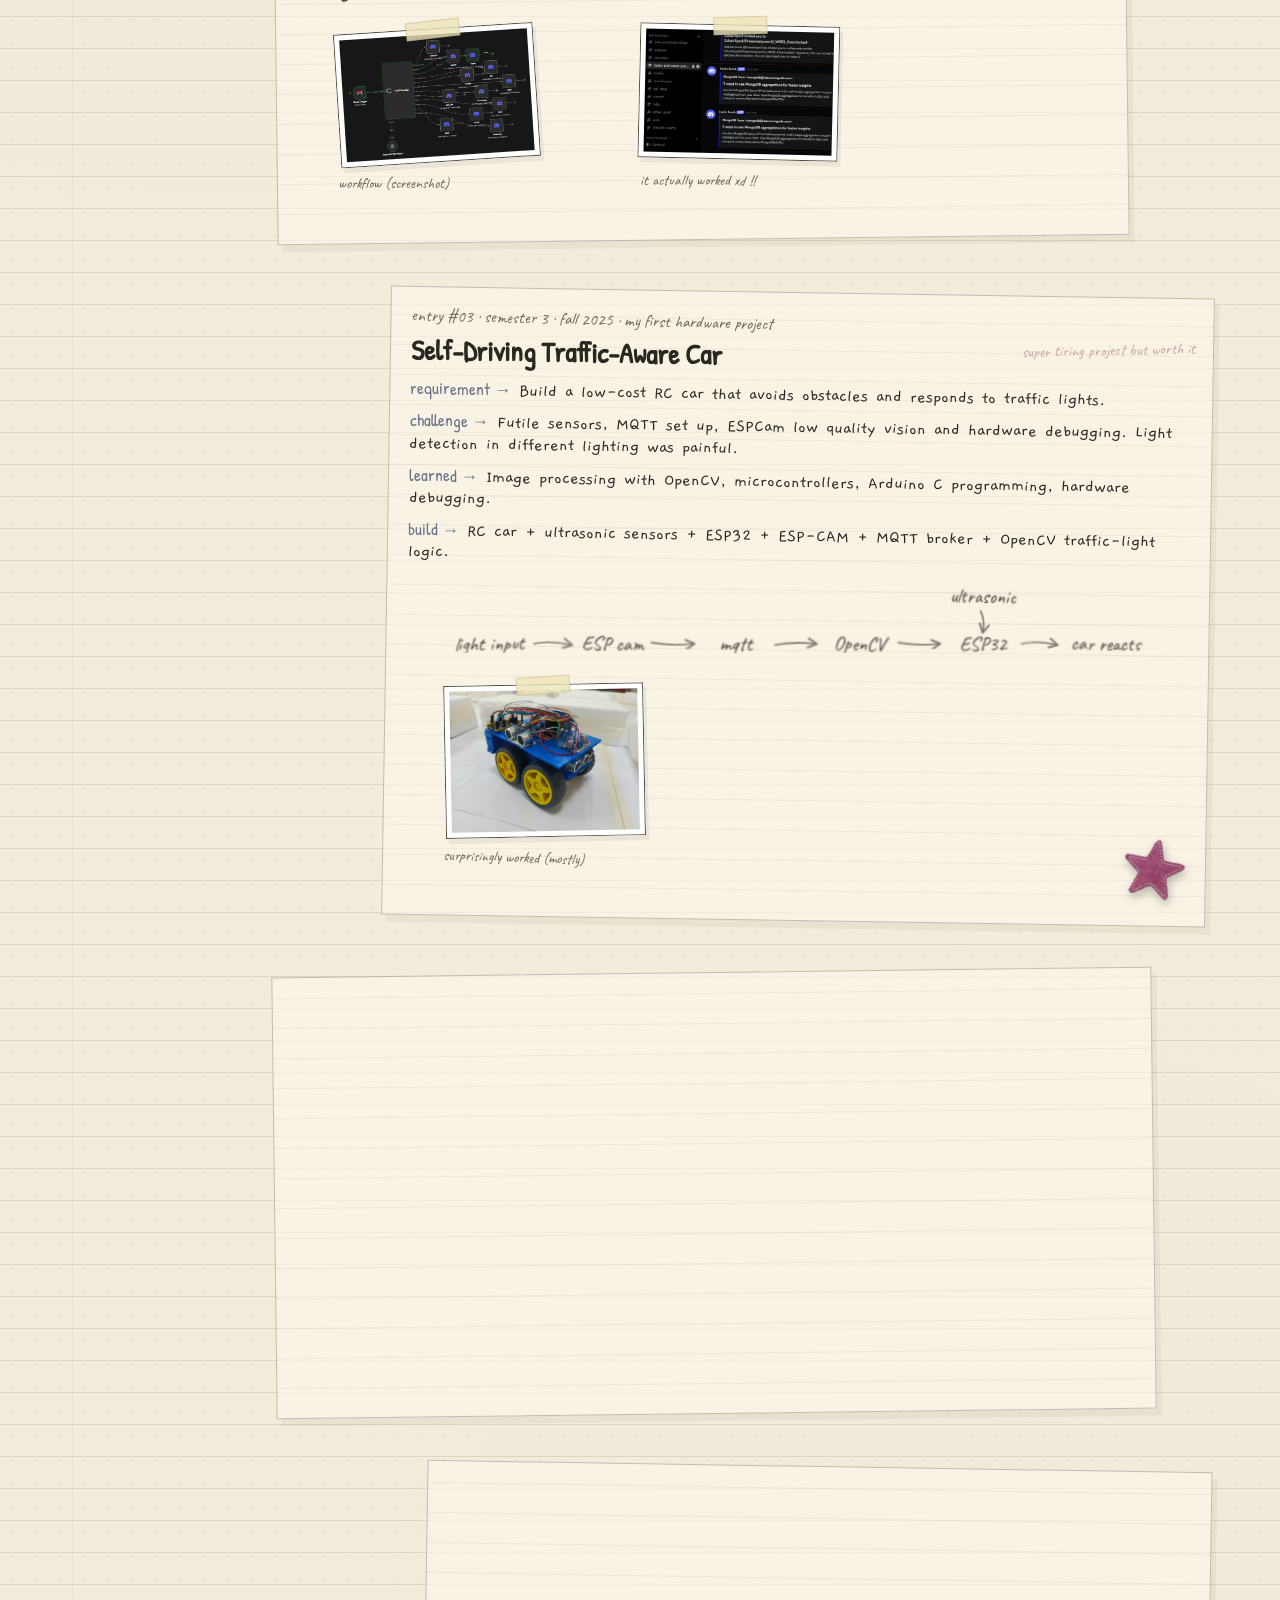
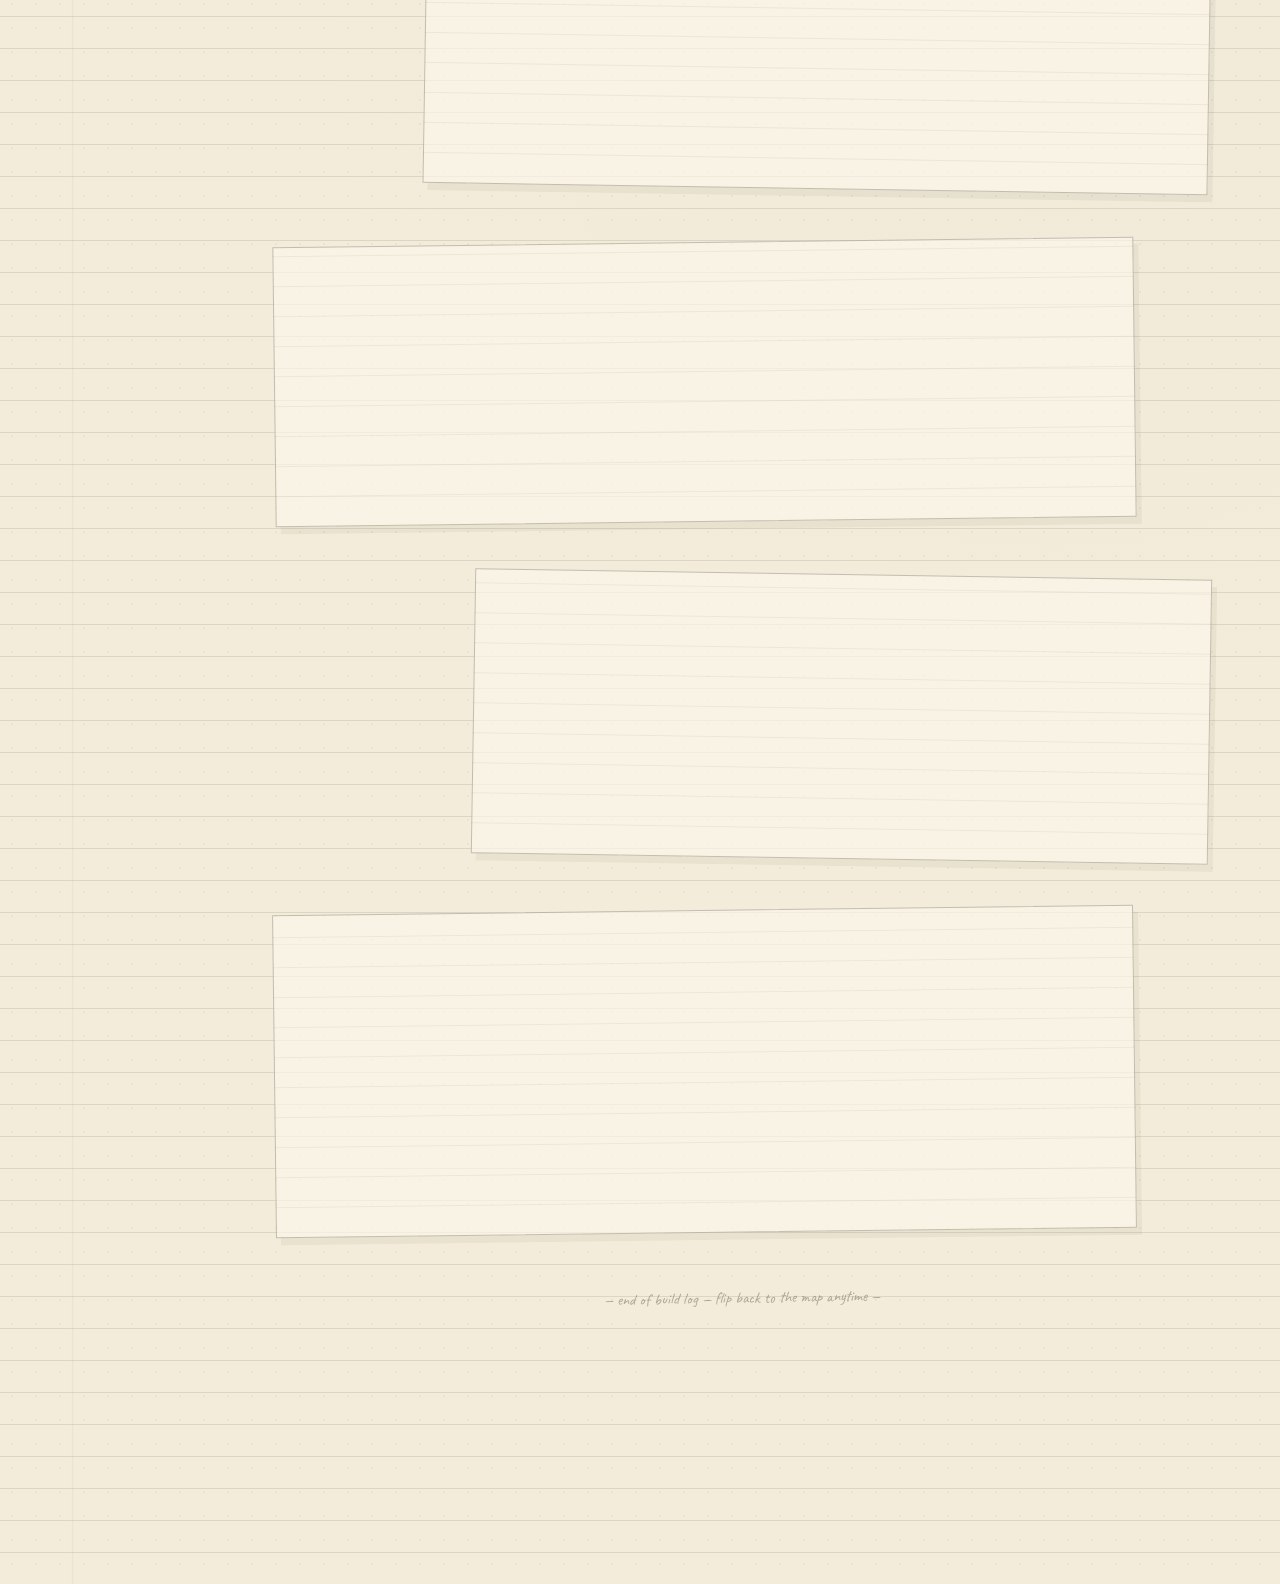
==== commit 1d204d08: "Update sidebar bio and sticky note copy. Refresh the journal label and currently-building note to re" ====
--- a/index.html
+++ b/index.html
@@ -951,7 +951,7 @@
   <main class="page">
     <aside class="sidebar">
       <h1 class="brand">laraib<br>butt</h1>
-      <p class="journal-label">ai/ml engineer, builder,<br>and problem solver.</p>
+      <p class="journal-label">data scientist, resarcher, ai/ml engineer,<br>and problem solver.</p>
       <svg class="cat" viewBox="0 0 120 90" aria-hidden="true">
         <path d="M20 65 Q25 20 55 45 Q80 15 92 62 Q70 78 42 72 Z" fill="none" stroke="currentColor" stroke-width="3"/>
         <path d="M48 52h1M69 52h1M54 64q9 7 18 0" fill="none" stroke="currentColor" stroke-width="3" stroke-linecap="round"/>
@@ -964,7 +964,7 @@
       </ul>
       <div class="sticky-note">
         Currently:<br>
-        building useful systems with code, data, APIs, and hardware.
+        exploring, researching and building systems with AI/ML, data, or robotics
       </div>
     </aside>
 
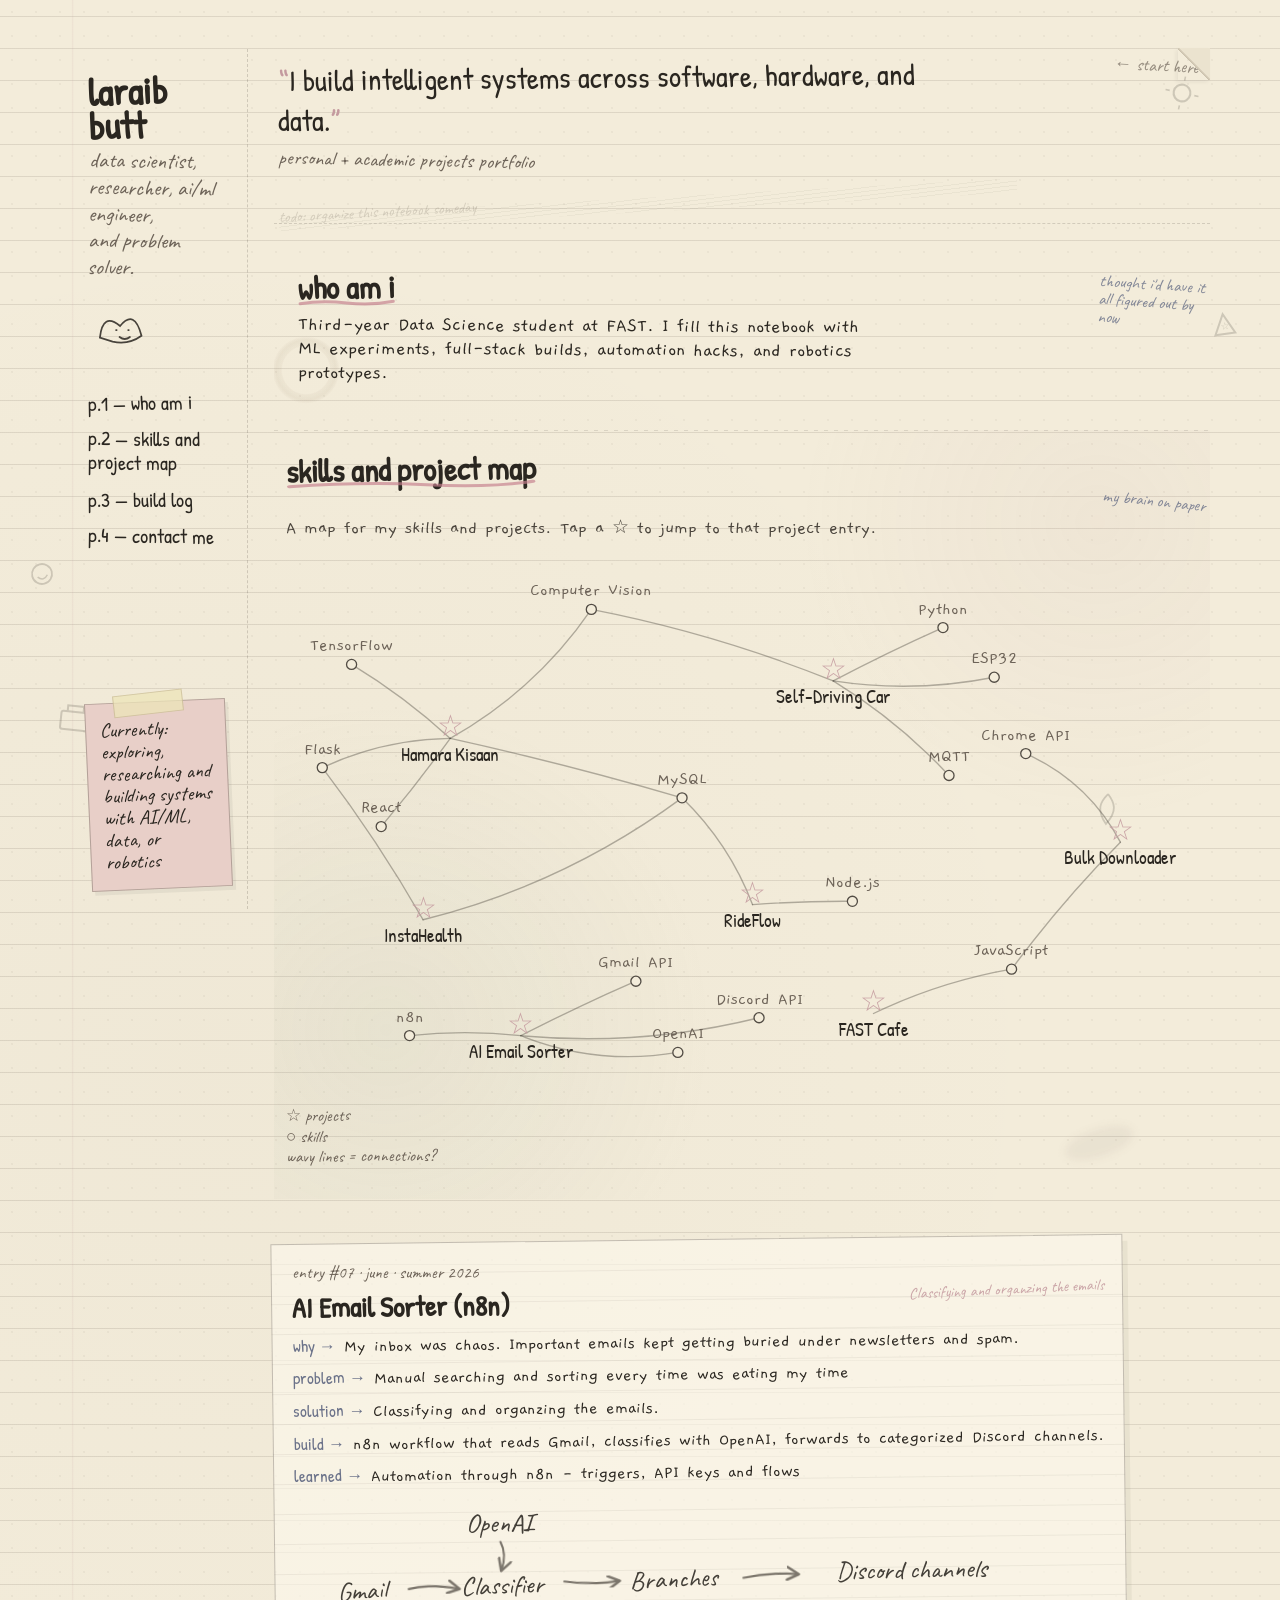
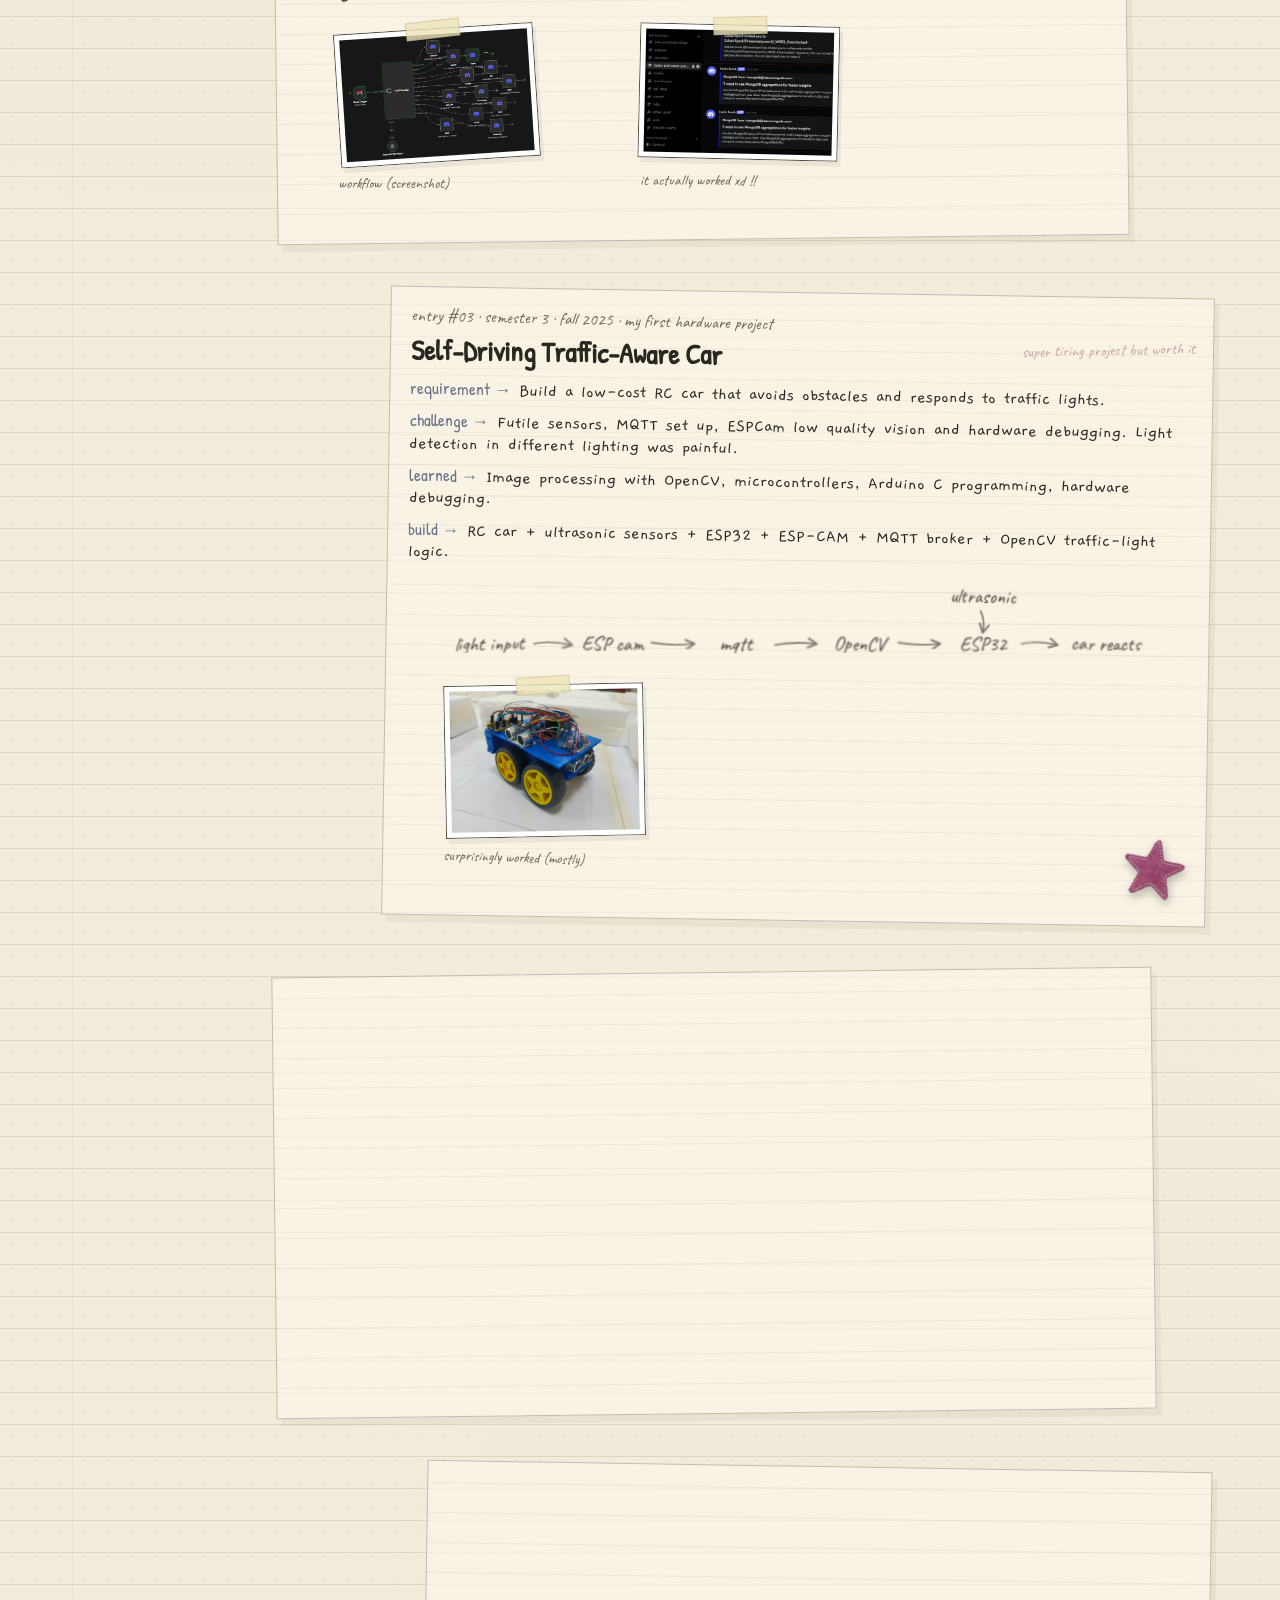
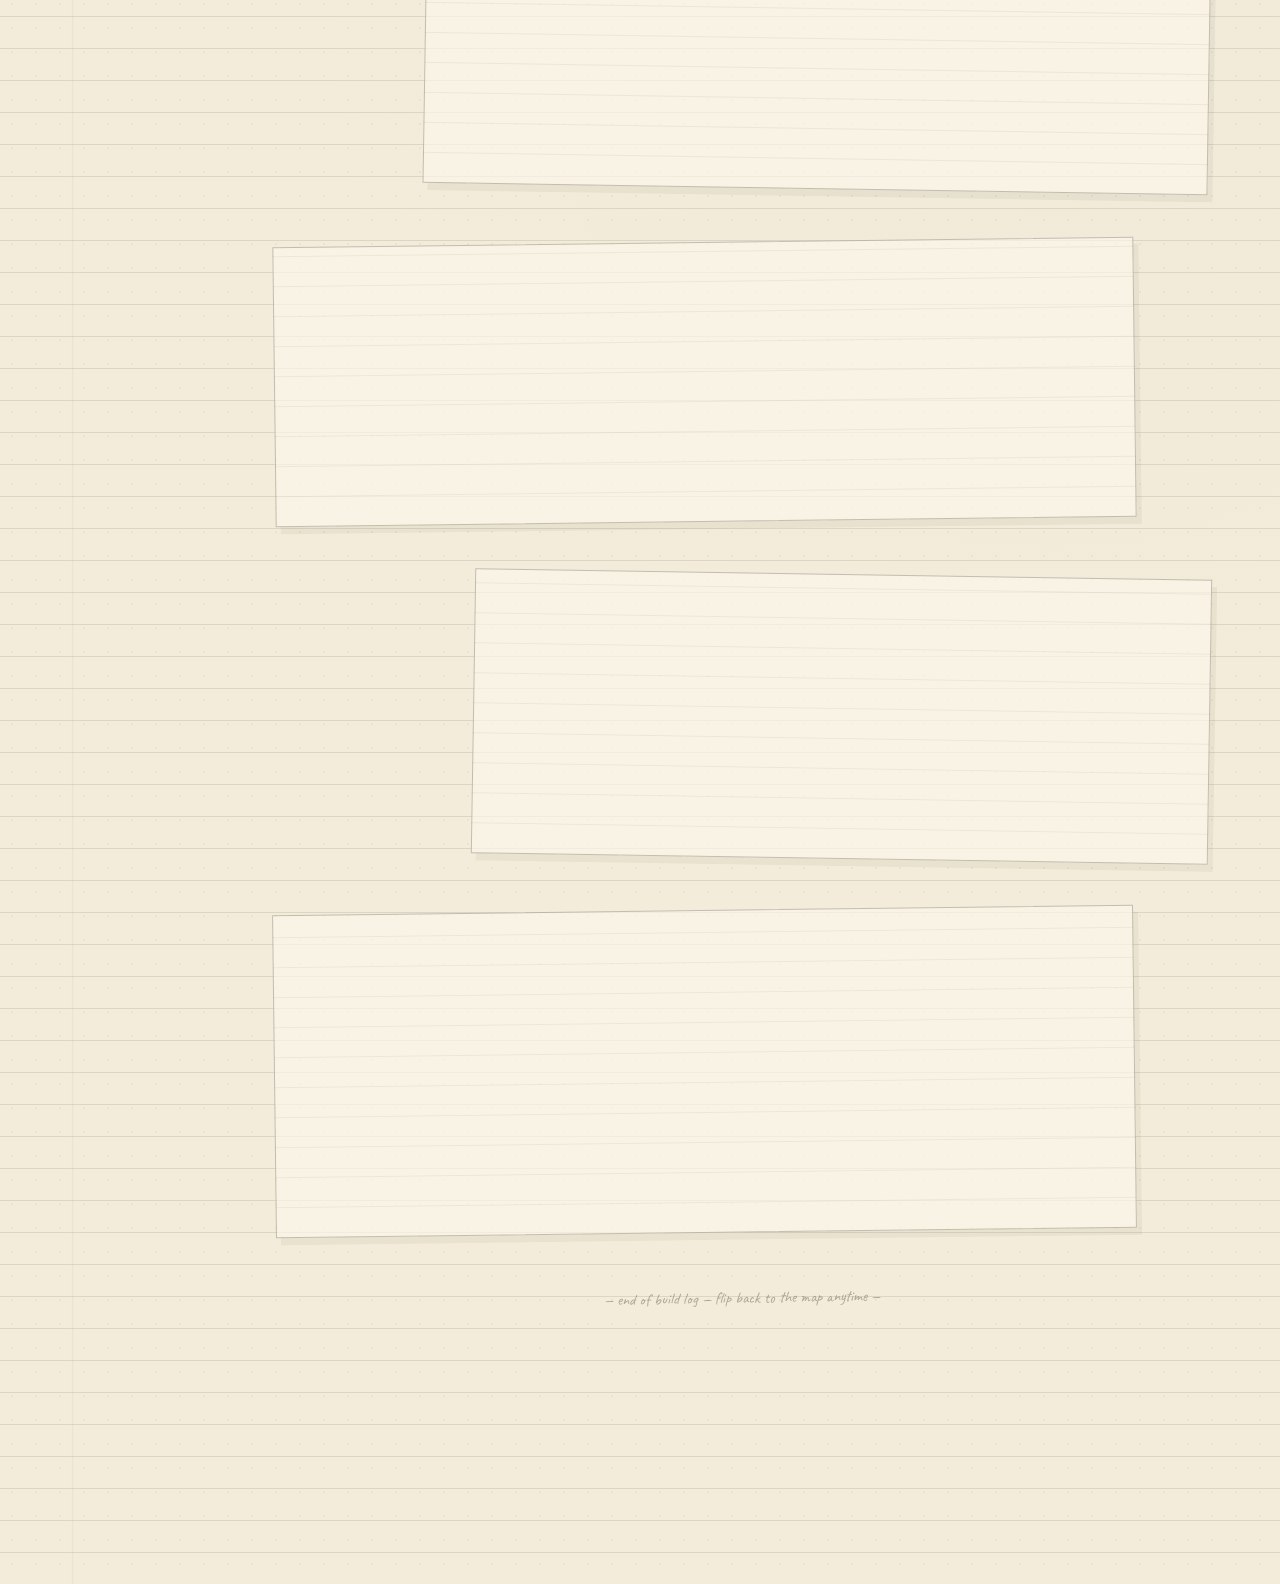
==== commit 24d229fc: "Fix researcher typo in sidebar bio. Co-authored-by: Cursor <cursoragent@cursor.com>" ====
--- a/index.html
+++ b/index.html
@@ -951,7 +951,7 @@
   <main class="page">
     <aside class="sidebar">
       <h1 class="brand">laraib<br>butt</h1>
-      <p class="journal-label">data scientist, resarcher, ai/ml engineer,<br>and problem solver.</p>
+      <p class="journal-label">data scientist, researcher, ai/ml engineer,<br>and problem solver.</p>
       <svg class="cat" viewBox="0 0 120 90" aria-hidden="true">
         <path d="M20 65 Q25 20 55 45 Q80 15 92 62 Q70 78 42 72 Z" fill="none" stroke="currentColor" stroke-width="3"/>
         <path d="M48 52h1M69 52h1M54 64q9 7 18 0" fill="none" stroke="currentColor" stroke-width="3" stroke-linecap="round"/>
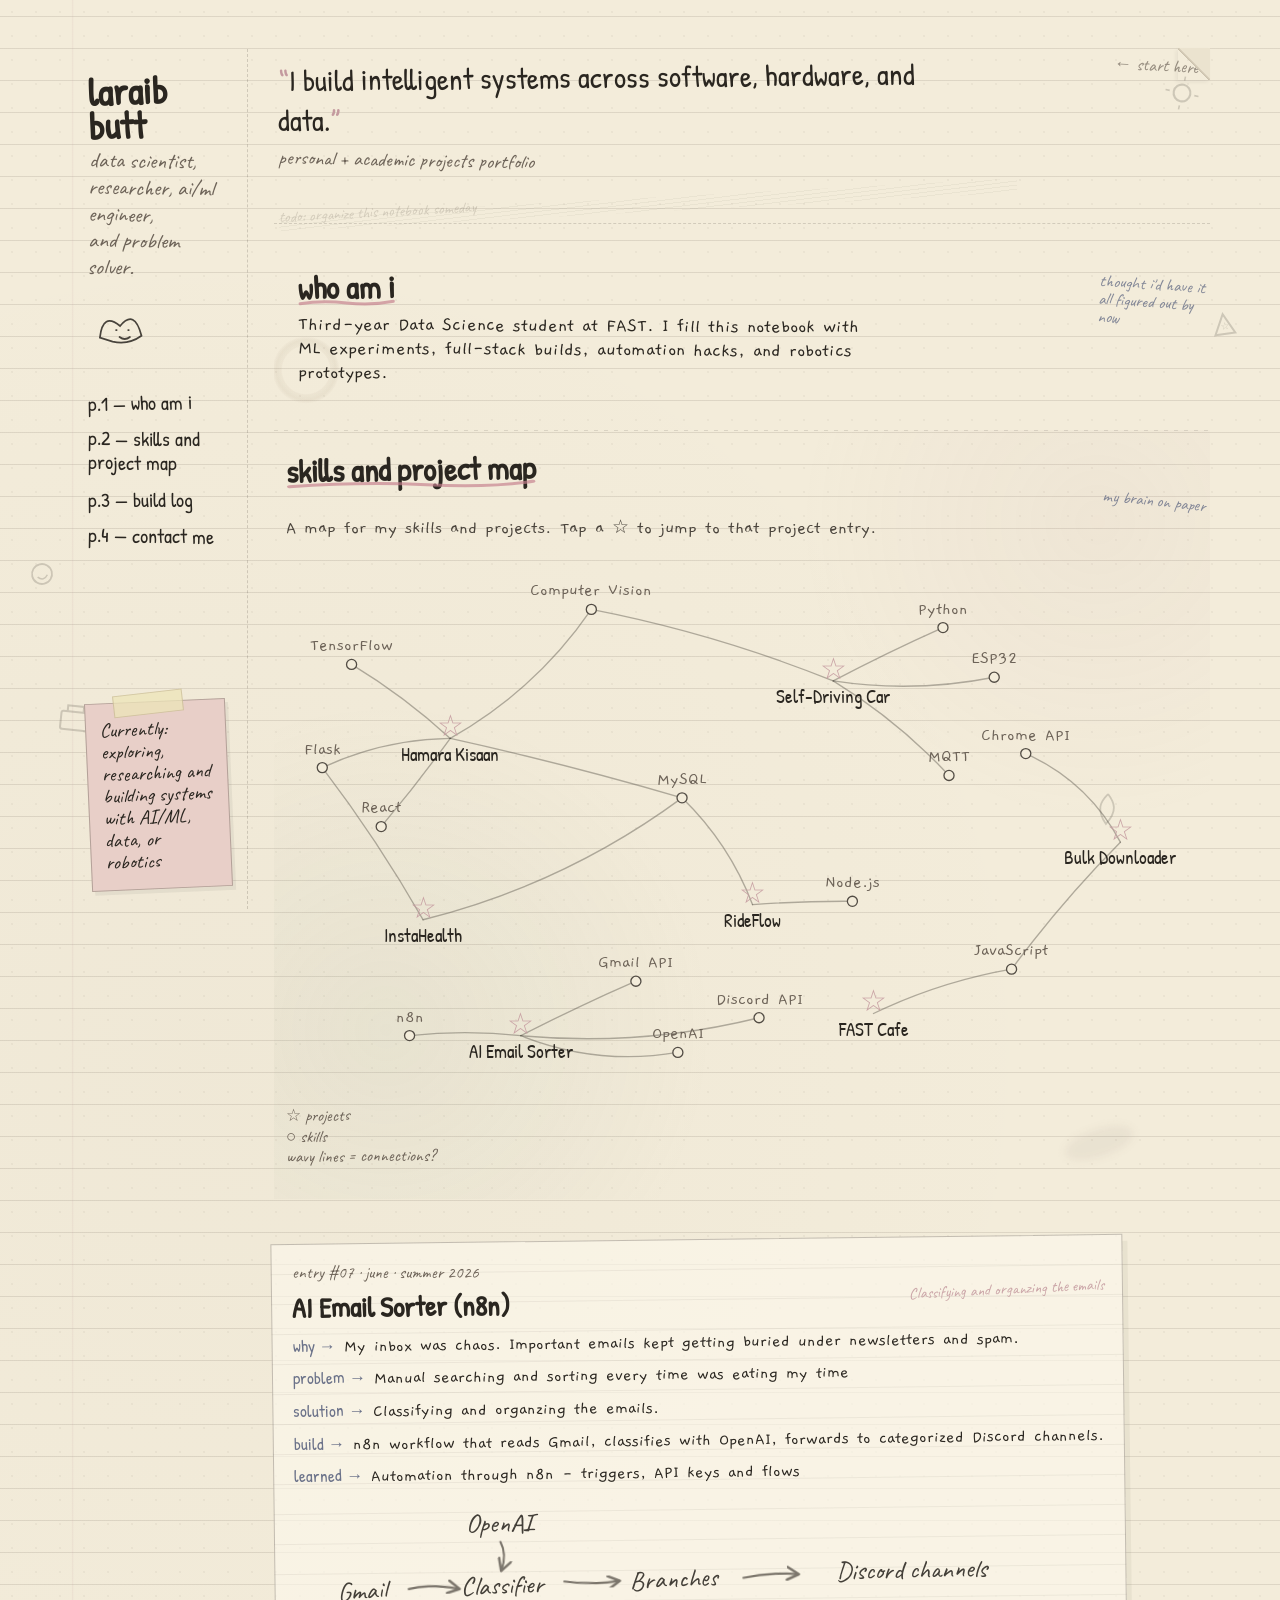
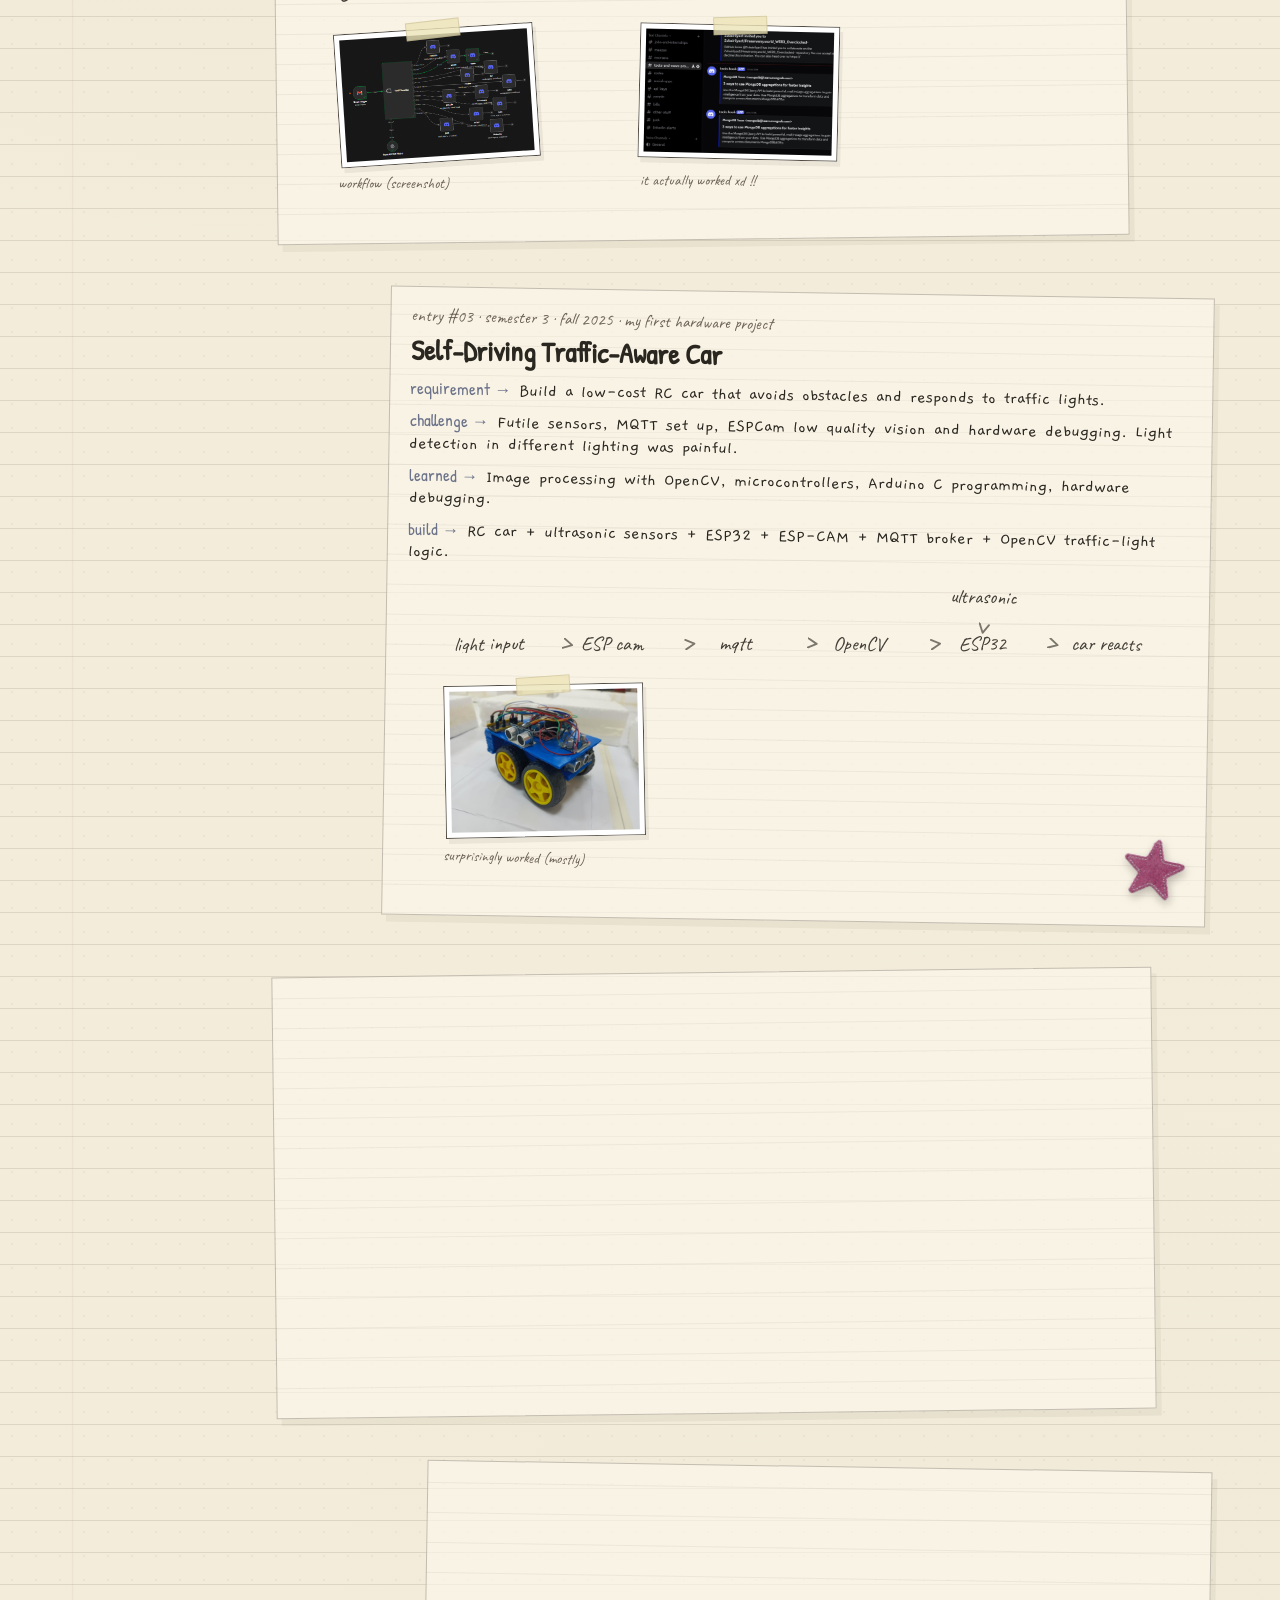
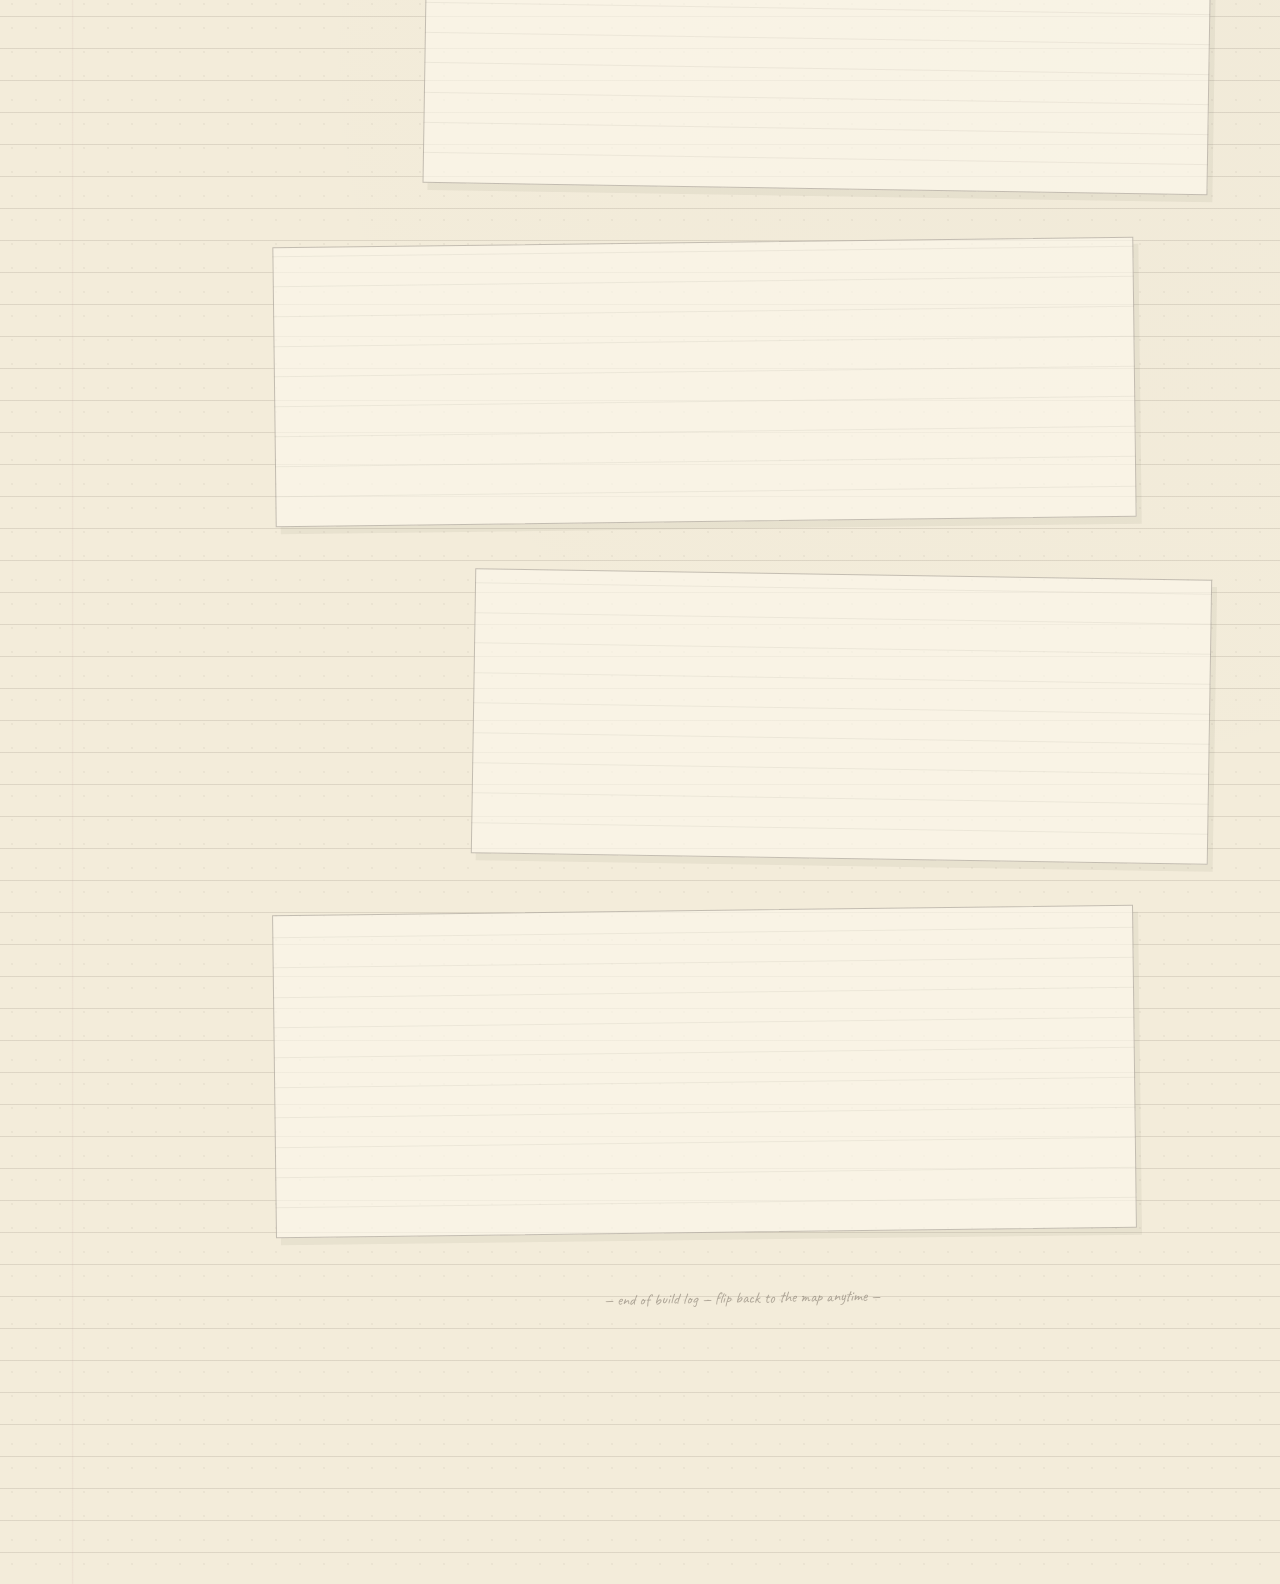
==== commit 1eaedc5e: "Split portfolio into separate HTML, CSS, and JS files. Extract styles and scripts from the monolithi" ====
--- a/index.html
+++ b/index.html
@@ -7,927 +7,7 @@
   <link rel="preconnect" href="https://fonts.googleapis.com">
   <link rel="preconnect" href="https://fonts.gstatic.com" crossorigin>
   <link href="https://fonts.googleapis.com/css2?family=Gaegu:wght@400;700&family=Patrick+Hand&family=Caveat:wght@400;600&display=swap" rel="stylesheet">
-  <style>
-    :root {
-      --paper: #f3ecda;
-      --paper-warm: #ebe3cf;
-      --paper-line: rgba(88, 78, 66, 0.14);
-      --ink: #2a2620;
-      --graphite: #4a443c;
-      --soft-ink: #6d6358;
-      --rose: #c49a9f;
-      --rose-fade: rgba(198, 128, 142, 0.68);
-      --sage: #9aab94;
-      --sage-fade: rgba(154, 171, 148, 0.4);
-      --navy: #6b7289;
-      --sticky: #ede4b8;
-      --sticky-pink: #e8cfc8;
-      --pencil: #524c44;
-      --hand: 'Patrick Hand', cursive;
-      --doodle: 'Gaegu', cursive;
-      --scribble: 'Caveat', cursive;
-    }
-
-    * { box-sizing: border-box; }
-
-    html { overflow-x: clip; scroll-behavior: auto; }
-
-    body {
-      margin: 0;
-      color: var(--ink);
-      font-family: var(--doodle);
-      font-size: 19px;
-      line-height: 1.22;
-      background:
-        radial-gradient(circle at 18% 22%, rgba(90, 72, 56, 0.022), transparent 22%),
-        radial-gradient(circle at 82% 68%, rgba(107, 114, 137, 0.016), transparent 24%),
-        radial-gradient(circle at 12px 12px, rgba(72, 62, 52, 0.05) 1px, transparent 1.4px) 0 0 / 24px 24px,
-        linear-gradient(90deg, rgba(196, 154, 159, 0.12) 0 1px, transparent 1px 100%) 72px 0 / 100% 100%,
-        repeating-linear-gradient(0deg, transparent 0 31px, var(--paper-line) 31px 32px),
-        var(--paper);
-    }
-
-    a { color: inherit; text-decoration: none; }
-    [id] { scroll-margin-top: 24px; }
-
-    @media (prefers-reduced-motion: reduce) {
-      *, *::before, *::after {
-        animation-duration: 0.01ms !important;
-        animation-iteration-count: 1 !important;
-        transition-duration: 0.01ms !important;
-      }
-      html { scroll-behavior: auto; }
-    }
-
-    /* —— doodles scattered on the page —— */
-    .doodle-field {
-      position: fixed;
-      inset: 0;
-      pointer-events: none;
-      z-index: 0;
-      overflow: hidden;
-      contain: layout style paint;
-      transform: translateZ(0);
-    }
-    .doodle-field svg {
-      position: absolute;
-      opacity: 0.22;
-      color: var(--graphite);
-    }
-    .doodle-field .d1 { top: 8%; right: 6%; width: 42px; transform: rotate(12deg); }
-    .doodle-field .d2 { top: 34%; right: 3%; width: 36px; transform: rotate(-8deg); }
-    .doodle-field .d3 { bottom: 18%; left: 4%; width: 48px; transform: rotate(6deg); }
-    .doodle-field .d4 { top: 62%; left: 2%; width: 32px; transform: rotate(-14deg); }
-    .doodle-field .d5 { bottom: 8%; right: 12%; width: 38px; transform: rotate(4deg); }
-
-    /* —— PNG stickers on entries —— */
-    .journal-entry:has(.entry-sticker) {
-      z-index: 5;
-      overflow: visible;
-    }
-
-    .entry-sticker {
-      position: absolute;
-      bottom: 14px;
-      right: 10px;
-      width: 84px;
-      height: auto;
-      z-index: 100;
-      pointer-events: none;
-      filter: drop-shadow(2px 4px 5px rgba(42, 38, 32, 0.3));
-      transform: rotate(11deg);
-    }
-
-    .entry-sticker--left {
-      left: -76px;
-      right: auto;
-      bottom: 28px;
-      transform: rotate(-13deg);
-    }
-
-    .page {
-      width: min(1140px, calc(100% - 36px));
-      margin: 26px auto 56px;
-      display: grid;
-      grid-template-columns: 178px minmax(0, 1fr);
-      grid-template-rows: auto 1fr;
-      gap: 20px 26px;
-      position: relative;
-      z-index: 1;
-    }
-
-    .sidebar,
-    .hero,
-    .main {
-      position: relative;
-      z-index: 1;
-    }
-
-  /* —— sidebar = journal index —— */
-    .sidebar {
-      grid-column: 1;
-      grid-row: 1 / -1;
-      position: sticky;
-      top: 20px;
-      align-self: start;
-      display: flex;
-      flex-direction: column;
-      min-height: calc(100vh - 40px);
-      padding: 24px 18px 20px;
-      border-right: 1.5px dashed rgba(82, 74, 65, 0.22);
-    }
-
-    .brand {
-      font-family: var(--hand);
-      font-size: 38px;
-      line-height: 0.9;
-      margin: 0 0 6px;
-      transform: rotate(-1.5deg);
-    }
-
-    .journal-label {
-      font-family: var(--scribble);
-      font-size: 22px;
-      color: var(--soft-ink);
-      margin: 0 0 18px;
-      transform: rotate(0.8deg);
-    }
-
-    .cat { width: 70px; height: 52px; margin-bottom: 8px; opacity: 0.85; }
-
-    .nav-list {
-      list-style: none;
-      padding: 0;
-      margin: 20px 0;
-      font-family: var(--hand);
-      font-size: 20px;
-    }
-    .nav-list li { margin: 11px 0; transform: rotate(var(--nav-tilt, 0deg)); }
-    .nav-list li:nth-child(1) { --nav-tilt: -1deg; }
-    .nav-list li:nth-child(2) { --nav-tilt: 0.6deg; }
-    .nav-list li:nth-child(3) { --nav-tilt: -0.4deg; }
-    .nav-list li:nth-child(4) { --nav-tilt: 1deg; }
-    .nav-list a {
-      display: inline-block;
-      border-bottom: 1.5px solid transparent;
-      transition: color 0.25s ease, border-color 0.25s ease;
-    }
-    .nav-list a:hover {
-      color: var(--navy);
-      border-color: var(--rose);
-    }
-
-    .sticky-note {
-      margin-top: auto;
-      padding: 16px 14px;
-      background: var(--sticky-pink);
-      font-family: var(--scribble);
-      font-size: 20px;
-      line-height: 1.1;
-      position: relative;
-      transform: rotate(-2.5deg);
-      border: 1.5px solid rgba(82, 74, 65, 0.35);
-      box-shadow: 3px 4px 0 rgba(42, 38, 32, 0.06);
-    }
-    .sticky-note::before {
-      content: "";
-      position: absolute;
-      top: -10px;
-      left: 28px;
-      width: 68px;
-      height: 20px;
-      background: rgba(237, 228, 184, 0.75);
-      border: 1px solid rgba(132, 109, 77, 0.25);
-      transform: rotate(-4deg);
-    }
-
-  /* —— opening spread —— */
-    .hero {
-      grid-column: 2;
-      padding: 12px 8px 20px 4px;
-      position: relative;
-      border-bottom: 1.5px dashed rgba(82, 74, 65, 0.2);
-      overflow: visible;
-    }
-
-    .hero::after {
-      content: "← start here";
-      position: absolute;
-      right: 12px;
-      top: 6px;
-      font-family: var(--scribble);
-      font-size: 18px;
-      color: var(--soft-ink);
-      transform: rotate(3deg);
-      opacity: 0.7;
-    }
-
-    .quote {
-      font-family: var(--hand);
-      font-size: 30px;
-      line-height: 1.08;
-      max-width: 640px;
-      margin: 0;
-      transform: rotate(-0.6deg);
-    }
-    .quote .mark { color: var(--rose); font-size: 36px; vertical-align: -6px; }
-
-    .meta {
-      font-family: var(--scribble);
-      font-size: 20px;
-      line-height: 1.05;
-      color: var(--soft-ink);
-      margin: 14px 0 0;
-      transform: rotate(1deg);
-    }
-
-  /* —— main journal body —— */
-    .main {
-      grid-column: 2;
-      grid-row: 2;
-      display: flex;
-      flex-direction: column;
-      gap: 0;
-      min-width: 0;
-      contain: layout style;
-    }
-
-    .spread {
-      position: relative;
-      padding: 28px 24px 36px;
-      margin-bottom: 8px;
-      content-visibility: auto;
-      contain-intrinsic-size: auto 320px;
-    }
-
-    .spread::before {
-      content: "";
-      position: absolute;
-      left: 0;
-      right: 0;
-      top: 0;
-      height: 1px;
-      background: repeating-linear-gradient(90deg, var(--pencil) 0 4px, transparent 4px 10px);
-      opacity: 0.15;
-    }
-
-    .spread:first-child::before { display: none; }
-
-    /* —— notebook wear (subtle, lived-in) —— */
-    .spread { overflow: visible; }
-
-    .wear-fold {
-      position: absolute;
-      top: -1px;
-      right: 0;
-      width: 32px;
-      height: 32px;
-      pointer-events: none;
-      z-index: 2;
-      background: linear-gradient(225deg, var(--paper-warm) 48%, #ddd4c0 48%, #c9bfab 52%, transparent 52%);
-      box-shadow: -2px 2px 4px rgba(42, 38, 32, 0.06);
-    }
-
-    .wear-stain {
-      position: absolute;
-      width: 88px;
-      height: 88px;
-      border-radius: 50%;
-      pointer-events: none;
-      background:
-        radial-gradient(circle, transparent 38%, rgba(125, 98, 68, 0.05) 40%, rgba(125, 98, 68, 0.09) 48%, rgba(125, 98, 68, 0.04) 52%, transparent 54%);
-      opacity: 0.85;
-    }
-
-    .wear-smudge {
-      position: absolute;
-      width: 72px;
-      height: 28px;
-      pointer-events: none;
-      background: rgba(74, 68, 60, 0.055);
-      border-radius: 50%;
-      filter: blur(4px);
-      transform: rotate(var(--smudge-tilt, -14deg));
-    }
-
-    .crossed-out {
-      display: inline;
-      text-decoration: line-through;
-      text-decoration-color: rgba(74, 68, 60, 0.4);
-      text-decoration-thickness: 1.5px;
-      opacity: 0.5;
-      font-family: var(--scribble);
-      font-size: 0.95em;
-    }
-
-    .erased-ghost {
-      display: block;
-      font-family: var(--scribble);
-      font-size: 16px;
-      color: rgba(109, 99, 88, 0.22);
-      transform: rotate(-3deg);
-      margin-top: 8px;
-      position: relative;
-      user-select: none;
-    }
-    .erased-ghost::after {
-      content: "";
-      position: absolute;
-      left: 0;
-      right: 20%;
-      top: 45%;
-      height: 14px;
-      background: repeating-linear-gradient(
-        -4deg,
-        transparent 0 3px,
-        rgba(74, 68, 60, 0.05) 3px 4px
-      );
-    }
-
-    .section-title {
-      display: inline-block;
-      font-family: var(--hand);
-      font-size: 32px;
-      line-height: 1;
-      margin: 0 0 10px;
-      position: relative;
-      transform: rotate(-0.8deg);
-    }
-
-    .section-title .underline-draw {
-      position: absolute;
-      left: 0;
-      bottom: -2px;
-      width: 100%;
-      height: 8px;
-      overflow: visible;
-    }
-    .section-title .underline-draw path {
-      fill: none;
-      stroke: var(--rose-fade);
-      stroke-width: 3;
-      stroke-linecap: round;
-      stroke-dasharray: 200;
-      stroke-dashoffset: 200;
-    }
-    .section-title.is-visible .underline-draw path {
-      animation: draw-line 1.4s ease forwards;
-    }
-
-    @keyframes draw-line {
-      to { stroke-dashoffset: 0; }
-    }
-
-    .section-copy {
-      font-family: var(--doodle);
-      font-size: 19px;
-      line-height: 1.18;
-      margin: 0 0 16px;
-      max-width: 620px;
-      color: var(--graphite);
-    }
-
-    .margin-note {
-      position: absolute;
-      font-family: var(--scribble);
-      font-size: 17px;
-      line-height: 1.05;
-      color: var(--navy);
-      max-width: 120px;
-      opacity: 0;
-      transform: rotate(var(--note-tilt, 4deg)) translateY(6px);
-      transition: opacity 0.5s ease, transform 0.5s ease;
-      pointer-events: none;
-    }
-    .margin-note.is-visible {
-      opacity: 0.82;
-      transform: rotate(var(--note-tilt, 4deg)) translateY(0);
-    }
-    .margin-note--right { right: -8px; top: 18%; }
-    .margin-note--left { left: -6px; top: 28%; }
-    @media (max-width: 980px) {
-      .margin-note--right, .margin-note--left {
-        position: relative;
-        right: auto; left: auto; top: auto;
-        max-width: none;
-        margin: 0 0 12px;
-        opacity: 0.82;
-        transform: rotate(-1deg);
-      }
-      .map-wrap .margin-note {
-        position: static;
-        top: auto;
-        right: auto;
-        display: block;
-        margin: 0 0 10px;
-        transform: rotate(6deg);
-      }
-      .map-wrap .margin-note.is-visible {
-        transform: rotate(6deg);
-      }
-    }
-
-    .about p {
-      font-family: var(--doodle);
-      font-size: 20px;
-      line-height: 1.2;
-      margin: 0;
-      max-width: 580px;
-      transform: rotate(0.3deg);
-    }
-
-  /* —— constellation map —— */
-    .map-wrap {
-      padding: 24px 12px 18px;
-      position: relative;
-      background:
-        radial-gradient(circle at 88% 12%, rgba(196, 154, 159, 0.08), transparent 28%),
-        radial-gradient(circle at 12% 78%, rgba(154, 171, 148, 0.1), transparent 32%);
-    }
-
-    @media (min-width: 981px) {
-      .map-wrap .margin-note { top: 8%; right: 4px; --note-tilt: 6deg; }
-    }
-
-    .map-svg {
-      display: block;
-      width: 100%;
-      height: auto;
-      margin-top: 6px;
-    }
-
-    .map-svg .map-path {
-      fill: none;
-      stroke: var(--pencil);
-      stroke-width: 1.35;
-      stroke-linecap: round;
-      opacity: 0.42;
-    }
-    .map-svg.map-drawn .map-path {
-      animation: draw-map-path 2.4s ease forwards;
-    }
-    .map-svg .map-path:nth-child(odd) { animation-delay: 0.1s; }
-    .map-svg .map-path:nth-child(3n) { animation-delay: 0.25s; }
-    .map-svg .map-path:nth-child(5n) { animation-delay: 0.4s; }
-
-    @keyframes draw-map-path {
-      to { stroke-dashoffset: 0; }
-    }
-
-    .map-svg .map-node { cursor: pointer; }
-    .map-svg .map-node:hover .proj-star { fill: var(--rose); }
-    .map-svg .map-node:hover .proj-label { fill: var(--navy); }
-    .map-svg .skill-node { pointer-events: none; }
-
-    .map-svg .proj-star {
-      fill: var(--rose);
-      font-family: var(--hand);
-      font-size: 30px;
-      text-anchor: middle;
-      opacity: 0.88;
-    }
-    .map-svg.map-in-view .proj-star {
-      animation: twinkle 4s ease-in-out infinite;
-    }
-    .map-svg .map-node:nth-child(3n) .proj-star { animation-delay: 0.8s; }
-    .map-svg .map-node:nth-child(5n) .proj-star { animation-delay: 1.6s; }
-
-    @keyframes twinkle {
-      0%, 100% { opacity: 0.75; }
-      50% { opacity: 1; }
-    }
-
-    .map-svg .proj-label {
-      fill: var(--ink);
-      font-family: var(--hand);
-      font-size: 19px;
-      text-anchor: middle;
-    }
-    .map-svg .skill-dot {
-      fill: var(--paper);
-      stroke: var(--pencil);
-      stroke-width: 1.3;
-    }
-    .map-svg .skill-label {
-      fill: var(--soft-ink);
-      font-family: var(--doodle);
-      font-size: 18px;
-      text-anchor: middle;
-    }
-
-    .map-hover-note {
-      font-family: var(--scribble);
-      font-size: 16px;
-      fill: var(--navy);
-      opacity: 0;
-      transition: opacity 0.3s ease;
-      pointer-events: none;
-    }
-    .map-node:hover .map-hover-note,
-    .map-node:focus .map-hover-note { opacity: 0.9; }
-
-    .legend {
-      margin-top: 14px;
-      font-family: var(--scribble);
-      font-size: 17px;
-      color: var(--soft-ink);
-      transform: rotate(-0.5deg);
-    }
-
-  /* —— journal entries (not cards) —— */
-    .journal-entries {
-      display: flex;
-      flex-direction: column;
-      gap: 52px;
-      padding: 32px 0 20px;
-      position: relative;
-      overflow: visible;
-    }
-
-    .journal-entry {
-      position: relative;
-      overflow: visible;
-      padding: 22px 20px 28px;
-      max-width: 92%;
-      transform: rotate(var(--entry-tilt, 0deg));
-      border: 1.5px solid rgba(82, 74, 65, 0.32);
-      background:
-        repeating-linear-gradient(0deg, transparent 0 29px, rgba(87, 78, 69, 0.08) 29px 30px),
-        rgba(252, 247, 236, 0.65);
-      box-shadow: 5px 7px 0 rgba(42, 38, 32, 0.05);
-      content-visibility: auto;
-      contain-intrinsic-size: auto 460px;
-    }
-    .journal-entry:nth-child(odd) { --entry-tilt: -0.7deg; margin-left: 0; margin-right: auto; }
-    .journal-entry:nth-child(even) { --entry-tilt: 0.9deg; margin-left: auto; margin-right: 0; max-width: 88%; }
-    .journal-entry:nth-child(3n) { max-width: 94%; }
-
-    .entry-meta {
-      font-family: var(--scribble);
-      font-size: 17px;
-      color: var(--soft-ink);
-      margin: 0 0 6px;
-      transform: rotate(0.5deg);
-    }
-
-    .entry-title {
-      font-family: var(--hand);
-      font-size: 28px;
-      margin: 0 0 14px;
-      line-height: 1;
-    }
-    .journal-entry:has(.entry-note) .entry-title {
-      padding-right: min(210px, 40%);
-    }
-
-    .journal-line {
-      margin: 0 0 10px;
-      font-size: 18px;
-      line-height: 1.2;
-    }
-    .journal-line .lbl {
-      font-family: var(--hand);
-      color: var(--navy);
-      font-size: 17px;
-    }
-
-    .entry-note {
-      position: absolute;
-      top: 44px;
-      right: 18px;
-      width: min(200px, 36%);
-      text-align: right;
-      display: block;
-      font-family: var(--scribble);
-      font-size: 16px;
-      color: var(--rose);
-      margin: 0;
-      transform: rotate(-2deg);
-      opacity: 0;
-      transition: opacity 0.6s ease 0.2s;
-      line-height: 1.15;
-    }
-    .journal-entry.is-visible .entry-note { opacity: 0.88; }
-
-    .tech-scribble {
-      display: flex;
-      flex-wrap: wrap;
-      gap: 8px 14px;
-      margin: 14px 0 10px;
-      font-family: var(--scribble);
-      font-size: 16px;
-      color: var(--graphite);
-    }
-    .tech-scribble span::before { content: "○ "; color: var(--sage); }
-
-    .arch-sketch {
-      display: block;
-      width: min(100%, 340px);
-      margin: 16px 0 8px;
-      opacity: 0.88;
-      transform: rotate(var(--sketch-tilt, -1deg));
-    }
-    .arch-sketch--flow {
-      width: min(100%, 400px);
-    }
-    .arch-sketch--tree {
-      width: 100%;
-      max-width: 100%;
-    }
-    .arch-sketch path.sketch-node {
-      fill: rgba(252, 247, 236, 0.35);
-      stroke: var(--pencil);
-      stroke-width: 1.45;
-      stroke-linecap: round;
-      stroke-linejoin: round;
-    }
-    .arch-sketch .sketch-node--dash {
-      stroke-dasharray: 5 4;
-    }
-    .arch-sketch path, .arch-sketch line, .arch-sketch rect, .arch-sketch ellipse {
-      fill: none;
-      stroke: var(--pencil);
-      stroke-width: 1.4;
-      stroke-linecap: round;
-      stroke-linejoin: round;
-    }
-    .arch-sketch .sketch-label {
-      font-family: var(--scribble);
-      font-size: 15px;
-      fill: var(--soft-ink);
-      stroke: none;
-    }
-    .arch-sketch--text .sketch-label--node {
-      font-family: var(--scribble);
-      font-size: 17px;
-      fill: var(--ink);
-      text-anchor: middle;
-      dominant-baseline: central;
-    }
-    .arch-sketch--text .sketch-arrow {
-      stroke-width: 1.35;
-      opacity: 0.85;
-    }
-    .arch-sketch .sketch-arrows {
-      filter: none;
-    }
-    .journal-entry.is-visible .arch-sketch .sketch-arrows {
-      filter: url(#roughen);
-    }
-    .arch-sketch .sketch-arrow {
-      stroke-dasharray: 80;
-      stroke-dashoffset: 80;
-      marker-end: url(#sketch-tip);
-    }
-    .arch-sketch .sketch-head {
-      fill: var(--pencil);
-      stroke: none;
-    }
-    .journal-entry.is-visible .arch-sketch .sketch-arrow {
-      animation: draw-line 1.8s ease 0.3s forwards;
-    }
-
-    .photo-cluster {
-      display: flex;
-      flex-wrap: wrap;
-      gap: 18px 22px;
-      margin-top: 16px;
-      align-items: flex-start;
-    }
-
-    .photo-cluster--right {
-      position: absolute;
-      top: 86px;
-      right: 72px;
-      margin: 0;
-      width: min(210px, 38%);
-      flex-direction: column;
-      align-items: flex-end;
-      z-index: 2;
-    }
-    .photo-cluster--right figure {
-      margin: 0;
-    }
-    .photo-cluster--right .photo-cap {
-      text-align: right;
-      max-width: 100%;
-    }
-
-    @media (min-width: 981px) {
-      #fc .entry-note {
-        right: 72px;
-      }
-    }
-
-    #fc:has(.photo-cluster--right) .journal-line,
-    #fc:has(.photo-cluster--right) .tech-scribble,
-    #fc:has(.photo-cluster--right) .entry-link {
-      max-width: 56%;
-    }
-
-    .taped-photo {
-      position: relative;
-      margin: 0;
-      padding: 0;
-      border: none;
-      background: none;
-      cursor: zoom-in;
-      transform: rotate(var(--photo-tilt, -2deg));
-      transition: transform 0.25s ease;
-    }
-    .taped-photo:hover { transform: rotate(0deg) scale(1.02); }
-    .taped-photo::before {
-      content: "";
-      position: absolute;
-      top: -8px;
-      left: 50%;
-      transform: translateX(-50%) rotate(-3deg);
-      width: 52px;
-      height: 16px;
-      background: rgba(237, 228, 184, 0.8);
-      border: 1px solid rgba(132, 109, 77, 0.2);
-      z-index: 1;
-    }
-    .taped-photo img {
-      display: block;
-      max-width: 200px;
-      border: 1.5px solid var(--pencil);
-      padding: 5px;
-      background: #fff;
-      box-shadow: 3px 5px 0 rgba(42, 38, 32, 0.07);
-    }
-    .photo-cap {
-      font-family: var(--scribble);
-      font-size: 15px;
-      color: var(--soft-ink);
-      margin-top: 6px;
-      max-width: 200px;
-      transform: rotate(1deg);
-    }
-
-    .entry-link {
-      display: inline-block;
-      font-family: var(--hand);
-      font-size: 17px;
-      margin-top: 10px;
-      padding: 3px 10px;
-      border: 1.5px dashed var(--pencil);
-      background: var(--sticky);
-      transform: rotate(-1deg);
-      transition: background 0.2s ease;
-    }
-    .entry-link:hover { background: var(--sage-fade); }
-
-    .contact p {
-      font-family: var(--doodle);
-      font-size: 20px;
-      line-height: 1.35;
-      margin: 0;
-      transform: rotate(0.4deg);
-    }
-    .contact a { border-bottom: 1px dashed var(--rose); }
-    .contact a:hover { color: var(--navy); }
-
-    .page-scribble {
-      text-align: center;
-      font-family: var(--scribble);
-      font-size: 16px;
-      color: var(--soft-ink);
-      opacity: 0.5;
-      padding: 20px 0 8px;
-      transform: rotate(-1deg);
-    }
-
-    /* lightbox */
-    .lightbox {
-      position: fixed;
-      inset: 0;
-      display: none;
-      place-items: center;
-      background: rgba(34, 30, 26, 0.78);
-      z-index: 50;
-      padding: 32px;
-    }
-    .lightbox.open { display: grid; }
-    .lightbox figure { margin: 0; text-align: center; }
-    .lightbox img {
-      max-width: 90vw;
-      max-height: 82vh;
-      background: #fff;
-      border: 2px solid var(--pencil);
-      padding: 8px;
-      object-fit: contain;
-      transform: rotate(-0.5deg);
-    }
-    .lightbox figcaption {
-      color: var(--paper);
-      font-family: var(--scribble);
-      font-size: 20px;
-      margin-top: 10px;
-    }
-    .close {
-      position: fixed;
-      top: 22px;
-      right: 28px;
-      border: 2px solid var(--paper);
-      background: transparent;
-      color: var(--paper);
-      border-radius: 50%;
-      width: 42px;
-      height: 42px;
-      font-size: 26px;
-      cursor: pointer;
-      font-family: var(--hand);
-    }
-
-    @media (max-width: 980px) {
-      body {
-        background:
-          radial-gradient(circle at 12px 12px, rgba(72, 62, 52, 0.05) 1px, transparent 1.4px) 0 0 / 24px 24px,
-          repeating-linear-gradient(0deg, transparent 0 31px, var(--paper-line) 31px 32px),
-          var(--paper);
-      }
-      .doodle-field { display: none; }
-      .entry-sticker {
-        bottom: 10px;
-        right: 6px;
-        width: 64px;
-      }
-      .entry-sticker--left {
-        left: 8px;
-        bottom: 12px;
-      }
-      .page {
-        width: calc(100% - 20px);
-        margin: 14px auto 32px;
-        grid-template-columns: 1fr;
-        gap: 14px;
-      }
-      .sidebar, .hero, .main { grid-column: 1; grid-row: auto; }
-      .sidebar {
-        position: static;
-        min-height: auto;
-        border-right: none;
-        border-bottom: 1.5px dashed rgba(82, 74, 65, 0.2);
-        padding: 18px 16px;
-      }
-      .nav-list {
-        display: flex;
-        flex-wrap: wrap;
-        gap: 6px 16px;
-        margin: 10px 0 0;
-        font-size: 18px;
-      }
-      .nav-list li { margin: 0; }
-      .sticky-note { margin-top: 14px; transform: rotate(-1deg); }
-      .hero::after { display: none; }
-      .quote { font-size: 24px; }
-      .journal-entry,
-      .journal-entry:nth-child(even) {
-        max-width: 100%;
-        margin-left: 0;
-        margin-right: 0;
-      }
-      .spread { padding: 20px 14px 28px; }
-      .entry-title { padding-right: 0; }
-      .journal-entry:has(.entry-note) .entry-title { padding-right: 0; }
-      .entry-note {
-        position: relative;
-        top: auto;
-        right: auto;
-        width: auto;
-        max-width: none;
-        text-align: left;
-        margin: 0 0 12px;
-      }
-      .photo-cluster--right {
-        position: relative;
-        top: auto;
-        right: auto;
-        width: auto;
-        margin-top: 16px;
-        align-items: flex-start;
-      }
-      .photo-cluster--right .photo-cap { text-align: left; }
-      #fc:has(.photo-cluster--right) .journal-line,
-      #fc:has(.photo-cluster--right) .tech-scribble,
-      #fc:has(.photo-cluster--right) .entry-link {
-        max-width: none;
-      }
-      #fc .entry-note {
-        right: auto;
-        transform: none;
-        margin: 0 0 10px;
-      }
-    }
-
-    @media (max-width: 520px) {
-      .page { width: calc(100% - 12px); }
-      .entry-title { font-size: 24px; }
-      .journal-line { font-size: 17px; }
-      .taped-photo img { max-width: 100%; }
-    }
-  </style>
+  <link rel="stylesheet" href="css/main.css">
 </head>
 <body>
   <div class="doodle-field" aria-hidden="true">
@@ -1100,7 +180,7 @@
           <p class="entry-meta">entry #02 · spring 2025 </p>
           <h3 class="entry-title">Classroom Bulk Downloader (extension)</h3>
           <p class="entry-note">VERY happy with this one -- why doesn't Google do this</p>
-          <p class="journal-line"><span class="lbl">why →</span> Downloading Classroom files one-by-one through tabs was tests my patience.</p>
+          <p class="journal-line"><span class="lbl">why →</span> Downloading Classroom files one-by-one through tabs was testing my patience.</p>
           <p class="journal-line"><span class="lbl">problem →</span> Batch download assignments across multiple Classroom tabs without clicking 50 times.</p>
           <p class="journal-line"><span class="lbl">build →</span> Chrome extension: scans DOM, batch-downloads SELECTED Classroom files.</p>
           <p class="journal-line"><span class="lbl">challenge →</span> DOM scanning across dynamic Google pages. Chrome extension permissions.</p>
@@ -1173,312 +253,10 @@
     </figure>
   </div>
 
-  <script>
-    var SVGNS = 'http://www.w3.org/2000/svg';
-    var MAP_W = 1000;
-    var MAP_H = 600;
-    var PROJECT_IDS = ['hk', 'sd', 'ih', 'rf', 'nsort', 'bd', 'fc'];
-
-    var MAP_META = {
-      hk: { label: 'Hamara Kisaan', type: 'project', jump: 'hk', note: 'probably my most meaningful project' },
-      sd: { label: 'Self-Driving Car', type: 'project', jump: 'sd', note: 'my first robotics project' },
-      rf: { label: 'RideFlow', type: 'project', jump: 'rf',},
-      ih: { label: 'InstaHealth', type: 'project', jump: 'ih' },
-      bd: { label: 'Bulk Downloader', type: 'project', jump: 'bd' },
-      fc: { label: 'FAST Cafe', type: 'project', jump: 'fc' },
-      nsort: { label: 'AI Email Sorter', type: 'project', jump: 'nsort', note: 'first n8n project that actually worked' },
-      tensorflow: { label: 'TensorFlow', type: 'skill' },
-      cvision: { label: 'Computer Vision', type: 'skill' },
-      react: { label: 'React', type: 'skill' },
-      flask: { label: 'Flask', type: 'skill' },
-      mysql: { label: 'MySQL', type: 'skill' },
-      nodejs: { label: 'Node.js', type: 'skill' },
-      javascript: { label: 'JavaScript', type: 'skill' },
-      chromeapi: { label: 'Chrome API', type: 'skill' },
-      python: { label: 'Python', type: 'skill' },
-      esp32: { label: 'ESP32', type: 'skill' },
-      mqtt: { label: 'MQTT', type: 'skill' },
-      n8n: { label: 'n8n', type: 'skill' },
-      openai: { label: 'OpenAI', type: 'skill' },
-      gmail: { label: 'Gmail API', type: 'skill' },
-      discord: { label: 'Discord API', type: 'skill' }
-    };
-
-    var MAP_LAYOUT = {
-      hk: { x: 205, y: 235 },
-      sd: { x: 585, y: 178 },
-      ih: { x: 178, y: 415 },
-      rf: { x: 505, y: 400 },
-      nsort: { x: 275, y: 530 },
-      bd: { x: 870, y: 338 },
-      fc: { x: 625, y: 508 },
-      tensorflow: { x: 118, y: 168 },
-      cvision: { x: 345, y: 105 },
-      react: { x: 158, y: 318 },
-      flask: { x: 78, y: 262 },
-      mysql: { x: 435, y: 292 },
-      nodejs: { x: 598, y: 395 },
-      python: { x: 688, y: 128 },
-      esp32: { x: 758, y: 202 },
-      mqtt: { x: 708, y: 268 },
-      n8n: { x: 168, y: 528 },
-      openai: { x: 428, y: 522 },
-      gmail: { x: 338, y: 512 },
-      discord: { x: 508, y: 455 },
-      javascript: { x: 762, y: 462 },
-      chromeapi: { x: 822, y: 288 }
-    };
-
-    var MAP_LINKS = [
-      ['hk', 'tensorflow'], ['hk', 'cvision'], ['hk', 'react'], ['hk', 'flask'], ['hk', 'mysql'],
-      ['ih', 'flask'], ['ih', 'mysql'],
-      ['rf', 'nodejs'], ['rf', 'mysql'],
-      ['fc', 'javascript'],
-      ['bd', 'javascript'], ['bd', 'chromeapi'],
-      ['sd', 'python'], ['sd', 'esp32'], ['sd', 'mqtt'], ['sd', 'cvision'],
-      ['nsort', 'n8n'], ['nsort', 'openai'], ['nsort', 'gmail'], ['nsort', 'discord']
-    ];
-
-    function svgEl(tag, attrs) {
-      var el = document.createElementNS(SVGNS, tag);
-      Object.keys(attrs).forEach(function (key) {
-        el.setAttribute(key, attrs[key]);
-      });
-      return el;
-    }
-
-    function nodeCollisionRadius(node) {
-      if (node.type === 'project') return 34 + node.label.length * 3.2;
-      return 20 + node.label.length * 2.8;
-    }
-
-    function nodeVisualBox(node) {
-      var hw = node.type === 'project' ? node.label.length * 3.8 : node.label.length * 3.2;
-      if (node.type === 'project') {
-        return { l: node.x - hw, r: node.x + hw, t: node.y - 24, b: node.y + 34 };
-      }
-      return { l: node.x - hw, r: node.x + hw, t: node.y - 28, b: node.y + 14 };
-    }
-
-    function fitMapViewBox(svg, nodes) {
-      var pad = 20;
-      var minX = Infinity, minY = Infinity, maxX = -Infinity, maxY = -Infinity;
-      nodes.forEach(function (node) {
-        var box = nodeVisualBox(node);
-        minX = Math.min(minX, box.l);
-        minY = Math.min(minY, box.t);
-        maxX = Math.max(maxX, box.r);
-        maxY = Math.max(maxY, box.b);
-      });
-      svg.setAttribute('viewBox', [minX - pad, minY - pad, maxX - minX + pad * 2, maxY - minY + pad * 2].join(' '));
-    }
-
-    function layoutGraph() {
-      var nodes = Object.keys(MAP_META).map(function (id) {
-        var meta = MAP_META[id];
-        var pos = MAP_LAYOUT[id];
-        return {
-          id: id, label: meta.label, type: meta.type, jump: meta.jump, note: meta.note,
-          x: pos.x, y: pos.y,
-          r: nodeCollisionRadius({ type: meta.type, label: meta.label })
-        };
-      });
-      var nodeById = {};
-      nodes.forEach(function (n) { nodeById[n.id] = n; });
-
-      PROJECT_IDS.forEach(function (id) {
-        var node = nodeById[id];
-        node.fx = node.x;
-        node.fy = node.y;
-      });
-
-      for (var tick = 0; tick < 72; tick++) {
-        for (var i = 0; i < nodes.length; i++) {
-          for (var j = i + 1; j < nodes.length; j++) {
-            var a = nodes[i];
-            var b = nodes[j];
-            var dx = b.x - a.x;
-            var dy = b.y - a.y;
-            var dist = Math.sqrt(dx * dx + dy * dy) || 0.001;
-            var overlap = (a.r + b.r) - dist;
-            if (overlap <= 0) continue;
-            var ux = dx / dist;
-            var uy = dy / dist;
-            if (a.fx != null && b.fx != null) continue;
-            if (a.fx != null) {
-              b.x += ux * overlap;
-              b.y += uy * overlap;
-            } else if (b.fx != null) {
-              a.x -= ux * overlap;
-              a.y -= uy * overlap;
-            } else {
-              a.x -= ux * overlap * 0.5;
-              a.y -= uy * overlap * 0.5;
-              b.x += ux * overlap * 0.5;
-              b.y += uy * overlap * 0.5;
-            }
-          }
-        }
-      }
-
-      PROJECT_IDS.forEach(function (id) {
-        var node = nodeById[id];
-        var pos = MAP_LAYOUT[id];
-        node.x = pos.x;
-        node.y = pos.y;
-        delete node.fx;
-        delete node.fy;
-      });
-
-      return { nodes: nodes };
-    }
-
-    function nodeAnchor(node) {
-      return { x: node.x, y: node.y + (node.type === 'project' ? 2 : 4) };
-    }
-
-    function wavyPath(x1, y1, x2, y2, seed) {
-      var mx = (x1 + x2) / 2;
-      var my = (y1 + y2) / 2;
-      var dx = x2 - x1;
-      var dy = y2 - y1;
-      var len = Math.sqrt(dx * dx + dy * dy) || 1;
-      var nx = -dy / len;
-      var ny = dx / len;
-      var wobble = ((seed % 5) - 2) * 8 + (len > 200 ? 12 : 6);
-      var cx = mx + nx * wobble;
-      var cy = my + ny * wobble;
-      return 'M' + x1 + ',' + y1 + ' Q' + cx + ',' + cy + ' ' + x2 + ',' + y2;
-    }
-
-    function drawSketchMap() {
-      var mapSvg = document.querySelector('.map-svg');
-      var linksGroup = document.getElementById('map-links');
-      var nodesGroup = document.getElementById('map-nodes');
-      if (!mapSvg || !linksGroup || !nodesGroup) return;
-
-      var graph = layoutGraph();
-      var nodes = graph.nodes;
-      fitMapViewBox(mapSvg, nodes);
-
-      var nodeById = {};
-      nodes.forEach(function (n) { nodeById[n.id] = n; });
-
-      MAP_LINKS.forEach(function (pair, i) {
-        var a = nodeById[pair[0]];
-        var b = nodeById[pair[1]];
-        if (!a || !b) return;
-        var pa = nodeAnchor(a);
-        var pb = nodeAnchor(b);
-        var path = svgEl('path', {
-          d: wavyPath(pa.x, pa.y, pb.x, pb.y, i * 7 + pair[0].length),
-          class: 'map-path'
-        });
-        linksGroup.appendChild(path);
-      });
-
-      linksGroup.querySelectorAll('.map-path').forEach(function (path) {
-        var len = path.getTotalLength();
-        path.style.strokeDasharray = len;
-        path.style.strokeDashoffset = len;
-      });
-
-      nodes.forEach(function (node) {
-        var g = svgEl('g', {
-          class: node.type === 'project' ? 'map-node' : 'skill-node',
-          transform: 'translate(' + node.x + ',' + node.y + ')'
-        });
-
-        if (node.type === 'project') {
-          g.setAttribute('tabindex', '0');
-          g.setAttribute('role', 'button');
-          g.appendChild(svgEl('text', { x: 0, y: 0, class: 'proj-star' })).textContent = '☆';
-          g.appendChild(svgEl('text', { x: 0, y: 24, class: 'proj-label' })).textContent = node.label;
-          if (node.note) {
-            g.appendChild(svgEl('text', { x: 14, y: -14, class: 'map-hover-note' })).textContent = '← ' + node.note;
-          }
-          g.addEventListener('click', function () {
-            var target = document.getElementById(node.jump);
-            if (target) target.scrollIntoView({ behavior: 'smooth', block: 'center' });
-          });
-          g.addEventListener('keydown', function (e) {
-            if (e.key === 'Enter' || e.key === ' ') {
-              e.preventDefault();
-              var target = document.getElementById(node.jump);
-              if (target) target.scrollIntoView({ behavior: 'smooth', block: 'center' });
-            }
-          });
-        } else {
-          g.appendChild(svgEl('text', { x: 0, y: -10, class: 'skill-label' })).textContent = node.label;
-          g.appendChild(svgEl('circle', { cx: 0, cy: 4, r: 5, class: 'skill-dot' }));
-        }
-
-        nodesGroup.appendChild(g);
-      });
-    }
-
-    drawSketchMap();
-
-    /* scroll reveals — unobserve after first paint */
-    if ('IntersectionObserver' in window) {
-      var revealObs = new IntersectionObserver(function (entries) {
-        entries.forEach(function (entry) {
-          var el = entry.target;
-          if (el.classList.contains('map-svg')) {
-            el.classList.toggle('map-in-view', entry.isIntersecting);
-            if (entry.isIntersecting) {
-              el.classList.add('is-visible', 'map-drawn');
-            }
-            return;
-          }
-          if (!entry.isIntersecting) return;
-          el.classList.add('is-visible');
-          revealObs.unobserve(el);
-        });
-      }, { threshold: 0.12, rootMargin: '0px 0px -40px 0px' });
-
-      document.querySelectorAll('.reveal-title, .margin-note, .reveal-entry, .map-svg').forEach(function (el) {
-        revealObs.observe(el);
-      });
-    } else {
-      document.querySelectorAll('.reveal-title, .margin-note, .reveal-entry, .map-svg').forEach(function (el) {
-        el.classList.add('is-visible');
-        if (el.classList.contains('map-svg')) {
-          el.classList.add('map-drawn', 'map-in-view');
-        }
-      });
-    }
-
-    /* lightbox */
-    var lightbox = document.getElementById('lightbox');
-    var lightboxImg = document.getElementById('lightbox-img');
-    var lightboxCap = document.getElementById('lightbox-cap');
-    var closeBtn = document.getElementById('close');
-
-    function closeLightbox() {
-      lightbox.classList.remove('open');
-      lightbox.setAttribute('aria-hidden', 'true');
-      lightboxImg.src = '';
-    }
-
-    document.querySelectorAll('.taped-photo').forEach(function (thumb) {
-      thumb.addEventListener('click', function () {
-        var img = thumb.querySelector('img');
-        lightboxImg.src = thumb.getAttribute('data-full');
-        lightboxImg.alt = img ? img.alt : '';
-        lightboxCap.textContent = thumb.getAttribute('data-caption') || '';
-        lightbox.classList.add('open');
-        lightbox.setAttribute('aria-hidden', 'false');
-      });
-    });
-
-    closeBtn.addEventListener('click', closeLightbox);
-    lightbox.addEventListener('click', function (event) {
-      if (event.target === lightbox) closeLightbox();
-    });
-    document.addEventListener('keydown', function (event) {
-      if (event.key === 'Escape') closeLightbox();
-    });
-  </script>
+  <script src="js/map-config.js" defer></script>
+  <script src="js/map.js" defer></script>
+  <script src="js/scroll-reveals.js" defer></script>
+  <script src="js/lightbox.js" defer></script>
+  <script src="js/main.js" defer></script>
 </body>
 </html>
--- a/css/main.css
+++ b/css/main.css
@@ -0,0 +1,919 @@
+:root {
+  --paper: #f3ecda;
+  --paper-warm: #ebe3cf;
+  --paper-line: rgba(88, 78, 66, 0.14);
+  --ink: #2a2620;
+  --graphite: #4a443c;
+  --soft-ink: #6d6358;
+  --rose: #c49a9f;
+  --rose-fade: rgba(198, 128, 142, 0.68);
+  --sage: #9aab94;
+  --sage-fade: rgba(154, 171, 148, 0.4);
+  --navy: #6b7289;
+  --sticky: #ede4b8;
+  --sticky-pink: #e8cfc8;
+  --pencil: #524c44;
+  --hand: 'Patrick Hand', cursive;
+  --doodle: 'Gaegu', cursive;
+  --scribble: 'Caveat', cursive;
+}
+
+* { box-sizing: border-box; }
+
+html { overflow-x: clip; scroll-behavior: auto; }
+
+body {
+  margin: 0;
+  color: var(--ink);
+  font-family: var(--doodle);
+  font-size: 19px;
+  line-height: 1.22;
+  background:
+    radial-gradient(circle at 18% 22%, rgba(90, 72, 56, 0.022), transparent 22%),
+    radial-gradient(circle at 82% 68%, rgba(107, 114, 137, 0.016), transparent 24%),
+    radial-gradient(circle at 12px 12px, rgba(72, 62, 52, 0.05) 1px, transparent 1.4px) 0 0 / 24px 24px,
+    linear-gradient(90deg, rgba(196, 154, 159, 0.12) 0 1px, transparent 1px 100%) 72px 0 / 100% 100%,
+    repeating-linear-gradient(0deg, transparent 0 31px, var(--paper-line) 31px 32px),
+    var(--paper);
+}
+
+a { color: inherit; text-decoration: none; }
+[id] { scroll-margin-top: 24px; }
+
+@media (prefers-reduced-motion: reduce) {
+  *, *::before, *::after {
+    animation-duration: 0.01ms !important;
+    animation-iteration-count: 1 !important;
+    transition-duration: 0.01ms !important;
+  }
+  html { scroll-behavior: auto; }
+}
+
+/* —— doodles scattered on the page —— */
+.doodle-field {
+  position: fixed;
+  inset: 0;
+  pointer-events: none;
+  z-index: 0;
+  overflow: hidden;
+  contain: layout style paint;
+  transform: translateZ(0);
+}
+.doodle-field svg {
+  position: absolute;
+  opacity: 0.22;
+  color: var(--graphite);
+}
+.doodle-field .d1 { top: 8%; right: 6%; width: 42px; transform: rotate(12deg); }
+.doodle-field .d2 { top: 34%; right: 3%; width: 36px; transform: rotate(-8deg); }
+.doodle-field .d3 { bottom: 18%; left: 4%; width: 48px; transform: rotate(6deg); }
+.doodle-field .d4 { top: 62%; left: 2%; width: 32px; transform: rotate(-14deg); }
+.doodle-field .d5 { bottom: 8%; right: 12%; width: 38px; transform: rotate(4deg); }
+
+/* —— PNG stickers on entries —— */
+.journal-entry:has(.entry-sticker) {
+  z-index: 5;
+  overflow: visible;
+}
+
+.entry-sticker {
+  position: absolute;
+  bottom: 14px;
+  right: 10px;
+  width: 84px;
+  height: auto;
+  z-index: 100;
+  pointer-events: none;
+  filter: drop-shadow(2px 4px 5px rgba(42, 38, 32, 0.3));
+  transform: rotate(11deg);
+}
+
+.entry-sticker--left {
+  left: -76px;
+  right: auto;
+  bottom: 28px;
+  transform: rotate(-13deg);
+}
+
+.page {
+  width: min(1140px, calc(100% - 36px));
+  margin: 26px auto 56px;
+  display: grid;
+  grid-template-columns: 178px minmax(0, 1fr);
+  grid-template-rows: auto 1fr;
+  gap: 20px 26px;
+  position: relative;
+  z-index: 1;
+}
+
+.sidebar,
+.hero,
+.main {
+  position: relative;
+  z-index: 1;
+}
+
+  /* —— sidebar = journal index —— */
+.sidebar {
+  grid-column: 1;
+  grid-row: 1 / -1;
+  position: sticky;
+  top: 20px;
+  align-self: start;
+  display: flex;
+  flex-direction: column;
+  min-height: calc(100vh - 40px);
+  padding: 24px 18px 20px;
+  border-right: 1.5px dashed rgba(82, 74, 65, 0.22);
+}
+
+.brand {
+  font-family: var(--hand);
+  font-size: 38px;
+  line-height: 0.9;
+  margin: 0 0 6px;
+  transform: rotate(-1.5deg);
+}
+
+.journal-label {
+  font-family: var(--scribble);
+  font-size: 22px;
+  color: var(--soft-ink);
+  margin: 0 0 18px;
+  transform: rotate(0.8deg);
+}
+
+.cat { width: 70px; height: 52px; margin-bottom: 8px; opacity: 0.85; }
+
+.nav-list {
+  list-style: none;
+  padding: 0;
+  margin: 20px 0;
+  font-family: var(--hand);
+  font-size: 20px;
+}
+.nav-list li { margin: 11px 0; transform: rotate(var(--nav-tilt, 0deg)); }
+.nav-list li:nth-child(1) { --nav-tilt: -1deg; }
+.nav-list li:nth-child(2) { --nav-tilt: 0.6deg; }
+.nav-list li:nth-child(3) { --nav-tilt: -0.4deg; }
+.nav-list li:nth-child(4) { --nav-tilt: 1deg; }
+.nav-list a {
+  display: inline-block;
+  border-bottom: 1.5px solid transparent;
+  transition: color 0.25s ease, border-color 0.25s ease;
+}
+.nav-list a:hover {
+  color: var(--navy);
+  border-color: var(--rose);
+}
+
+.sticky-note {
+  margin-top: auto;
+  padding: 16px 14px;
+  background: var(--sticky-pink);
+  font-family: var(--scribble);
+  font-size: 20px;
+  line-height: 1.1;
+  position: relative;
+  transform: rotate(-2.5deg);
+  border: 1.5px solid rgba(82, 74, 65, 0.35);
+  box-shadow: 3px 4px 0 rgba(42, 38, 32, 0.06);
+}
+.sticky-note::before {
+  content: "";
+  position: absolute;
+  top: -10px;
+  left: 28px;
+  width: 68px;
+  height: 20px;
+  background: rgba(237, 228, 184, 0.75);
+  border: 1px solid rgba(132, 109, 77, 0.25);
+  transform: rotate(-4deg);
+}
+
+  /* —— opening spread —— */
+.hero {
+  grid-column: 2;
+  padding: 12px 8px 20px 4px;
+  position: relative;
+  border-bottom: 1.5px dashed rgba(82, 74, 65, 0.2);
+  overflow: visible;
+}
+
+.hero::after {
+  content: "← start here";
+  position: absolute;
+  right: 12px;
+  top: 6px;
+  font-family: var(--scribble);
+  font-size: 18px;
+  color: var(--soft-ink);
+  transform: rotate(3deg);
+  opacity: 0.7;
+}
+
+.quote {
+  font-family: var(--hand);
+  font-size: 30px;
+  line-height: 1.08;
+  max-width: 640px;
+  margin: 0;
+  transform: rotate(-0.6deg);
+}
+.quote .mark { color: var(--rose); font-size: 36px; vertical-align: -6px; }
+
+.meta {
+  font-family: var(--scribble);
+  font-size: 20px;
+  line-height: 1.05;
+  color: var(--soft-ink);
+  margin: 14px 0 0;
+  transform: rotate(1deg);
+}
+
+  /* —— main journal body —— */
+.main {
+  grid-column: 2;
+  grid-row: 2;
+  display: flex;
+  flex-direction: column;
+  gap: 0;
+  min-width: 0;
+  contain: layout style;
+}
+
+.spread {
+  position: relative;
+  padding: 28px 24px 36px;
+  margin-bottom: 8px;
+  content-visibility: auto;
+  contain-intrinsic-size: auto 320px;
+}
+
+.spread::before {
+  content: "";
+  position: absolute;
+  left: 0;
+  right: 0;
+  top: 0;
+  height: 1px;
+  background: repeating-linear-gradient(90deg, var(--pencil) 0 4px, transparent 4px 10px);
+  opacity: 0.15;
+}
+
+.spread:first-child::before { display: none; }
+
+/* —— notebook wear (subtle, lived-in) —— */
+.spread { overflow: visible; }
+
+.wear-fold {
+  position: absolute;
+  top: -1px;
+  right: 0;
+  width: 32px;
+  height: 32px;
+  pointer-events: none;
+  z-index: 2;
+  background: linear-gradient(225deg, var(--paper-warm) 48%, #ddd4c0 48%, #c9bfab 52%, transparent 52%);
+  box-shadow: -2px 2px 4px rgba(42, 38, 32, 0.06);
+}
+
+.wear-stain {
+  position: absolute;
+  width: 88px;
+  height: 88px;
+  border-radius: 50%;
+  pointer-events: none;
+  background:
+    radial-gradient(circle, transparent 38%, rgba(125, 98, 68, 0.05) 40%, rgba(125, 98, 68, 0.09) 48%, rgba(125, 98, 68, 0.04) 52%, transparent 54%);
+  opacity: 0.85;
+}
+
+.wear-smudge {
+  position: absolute;
+  width: 72px;
+  height: 28px;
+  pointer-events: none;
+  background: rgba(74, 68, 60, 0.055);
+  border-radius: 50%;
+  filter: blur(4px);
+  transform: rotate(var(--smudge-tilt, -14deg));
+}
+
+.crossed-out {
+  display: inline;
+  text-decoration: line-through;
+  text-decoration-color: rgba(74, 68, 60, 0.4);
+  text-decoration-thickness: 1.5px;
+  opacity: 0.5;
+  font-family: var(--scribble);
+  font-size: 0.95em;
+}
+
+.erased-ghost {
+  display: block;
+  font-family: var(--scribble);
+  font-size: 16px;
+  color: rgba(109, 99, 88, 0.22);
+  transform: rotate(-3deg);
+  margin-top: 8px;
+  position: relative;
+  user-select: none;
+}
+.erased-ghost::after {
+  content: "";
+  position: absolute;
+  left: 0;
+  right: 20%;
+  top: 45%;
+  height: 14px;
+  background: repeating-linear-gradient(
+    -4deg,
+    transparent 0 3px,
+    rgba(74, 68, 60, 0.05) 3px 4px
+  );
+}
+
+.section-title {
+  display: inline-block;
+  font-family: var(--hand);
+  font-size: 32px;
+  line-height: 1;
+  margin: 0 0 10px;
+  position: relative;
+  transform: rotate(-0.8deg);
+}
+
+.section-title .underline-draw {
+  position: absolute;
+  left: 0;
+  bottom: -2px;
+  width: 100%;
+  height: 8px;
+  overflow: visible;
+}
+.section-title .underline-draw path {
+  fill: none;
+  stroke: var(--rose-fade);
+  stroke-width: 3;
+  stroke-linecap: round;
+  stroke-dasharray: 200;
+  stroke-dashoffset: 200;
+}
+.section-title.is-visible .underline-draw path {
+  animation: draw-line 1.4s ease forwards;
+}
+
+@keyframes draw-line {
+  to { stroke-dashoffset: 0; }
+}
+
+.section-copy {
+  font-family: var(--doodle);
+  font-size: 19px;
+  line-height: 1.18;
+  margin: 0 0 16px;
+  max-width: 620px;
+  color: var(--graphite);
+}
+
+.margin-note {
+  position: absolute;
+  font-family: var(--scribble);
+  font-size: 17px;
+  line-height: 1.05;
+  color: var(--navy);
+  max-width: 120px;
+  opacity: 0;
+  transform: rotate(var(--note-tilt, 4deg)) translateY(6px);
+  transition: opacity 0.5s ease, transform 0.5s ease;
+  pointer-events: none;
+}
+.margin-note.is-visible {
+  opacity: 0.82;
+  transform: rotate(var(--note-tilt, 4deg)) translateY(0);
+}
+.margin-note--right { right: -8px; top: 18%; }
+.margin-note--left { left: -6px; top: 28%; }
+@media (max-width: 980px) {
+  .margin-note--right, .margin-note--left {
+    position: relative;
+    right: auto; left: auto; top: auto;
+    max-width: none;
+    margin: 0 0 12px;
+    opacity: 0.82;
+    transform: rotate(-1deg);
+  }
+  .map-wrap .margin-note {
+    position: static;
+    top: auto;
+    right: auto;
+    display: block;
+    margin: 0 0 10px;
+    transform: rotate(6deg);
+  }
+  .map-wrap .margin-note.is-visible {
+    transform: rotate(6deg);
+  }
+}
+
+.about p {
+  font-family: var(--doodle);
+  font-size: 20px;
+  line-height: 1.2;
+  margin: 0;
+  max-width: 580px;
+  transform: rotate(0.3deg);
+}
+
+  /* —— constellation map —— */
+.map-wrap {
+  padding: 24px 12px 18px;
+  position: relative;
+  background:
+    radial-gradient(circle at 88% 12%, rgba(196, 154, 159, 0.08), transparent 28%),
+    radial-gradient(circle at 12% 78%, rgba(154, 171, 148, 0.1), transparent 32%);
+}
+
+@media (min-width: 981px) {
+  .map-wrap .margin-note { top: 8%; right: 4px; --note-tilt: 6deg; }
+}
+
+.map-svg {
+  display: block;
+  width: 100%;
+  height: auto;
+  margin-top: 6px;
+}
+
+.map-svg .map-path {
+  fill: none;
+  stroke: var(--pencil);
+  stroke-width: 1.35;
+  stroke-linecap: round;
+  opacity: 0.42;
+}
+.map-svg.map-drawn .map-path {
+  animation: draw-map-path 2.4s ease forwards;
+}
+.map-svg .map-path:nth-child(odd) { animation-delay: 0.1s; }
+.map-svg .map-path:nth-child(3n) { animation-delay: 0.25s; }
+.map-svg .map-path:nth-child(5n) { animation-delay: 0.4s; }
+
+@keyframes draw-map-path {
+  to { stroke-dashoffset: 0; }
+}
+
+.map-svg .map-node { cursor: pointer; }
+.map-svg .map-node:hover .proj-star { fill: var(--rose); }
+.map-svg .map-node:hover .proj-label { fill: var(--navy); }
+.map-svg .skill-node { pointer-events: none; }
+
+.map-svg .proj-star {
+  fill: var(--rose);
+  font-family: var(--hand);
+  font-size: 30px;
+  text-anchor: middle;
+  opacity: 0.88;
+}
+.map-svg.map-in-view .proj-star {
+  animation: twinkle 4s ease-in-out infinite;
+}
+.map-svg .map-node:nth-child(3n) .proj-star { animation-delay: 0.8s; }
+.map-svg .map-node:nth-child(5n) .proj-star { animation-delay: 1.6s; }
+
+@keyframes twinkle {
+  0%, 100% { opacity: 0.75; }
+  50% { opacity: 1; }
+}
+
+.map-svg .proj-label {
+  fill: var(--ink);
+  font-family: var(--hand);
+  font-size: 19px;
+  text-anchor: middle;
+}
+.map-svg .skill-dot {
+  fill: var(--paper);
+  stroke: var(--pencil);
+  stroke-width: 1.3;
+}
+.map-svg .skill-label {
+  fill: var(--soft-ink);
+  font-family: var(--doodle);
+  font-size: 18px;
+  text-anchor: middle;
+}
+
+.map-hover-note {
+  font-family: var(--scribble);
+  font-size: 16px;
+  fill: var(--navy);
+  opacity: 0;
+  transition: opacity 0.3s ease;
+  pointer-events: none;
+}
+.map-node:hover .map-hover-note,
+.map-node:focus .map-hover-note { opacity: 0.9; }
+
+.legend {
+  margin-top: 14px;
+  font-family: var(--scribble);
+  font-size: 17px;
+  color: var(--soft-ink);
+  transform: rotate(-0.5deg);
+}
+
+  /* —— journal entries (not cards) —— */
+.journal-entries {
+  display: flex;
+  flex-direction: column;
+  gap: 52px;
+  padding: 32px 0 20px;
+  position: relative;
+  overflow: visible;
+}
+
+.journal-entry {
+  position: relative;
+  overflow: visible;
+  padding: 22px 20px 28px;
+  max-width: 92%;
+  transform: rotate(var(--entry-tilt, 0deg));
+  border: 1.5px solid rgba(82, 74, 65, 0.32);
+  background:
+    repeating-linear-gradient(0deg, transparent 0 29px, rgba(87, 78, 69, 0.08) 29px 30px),
+    rgba(252, 247, 236, 0.65);
+  box-shadow: 5px 7px 0 rgba(42, 38, 32, 0.05);
+  content-visibility: auto;
+  contain-intrinsic-size: auto 460px;
+}
+.journal-entry:nth-child(odd) { --entry-tilt: -0.7deg; margin-left: 0; margin-right: auto; }
+.journal-entry:nth-child(even) { --entry-tilt: 0.9deg; margin-left: auto; margin-right: 0; max-width: 88%; }
+.journal-entry:nth-child(3n) { max-width: 94%; }
+
+.entry-meta {
+  font-family: var(--scribble);
+  font-size: 17px;
+  color: var(--soft-ink);
+  margin: 0 0 6px;
+  transform: rotate(0.5deg);
+}
+
+.entry-title {
+  font-family: var(--hand);
+  font-size: 28px;
+  margin: 0 0 14px;
+  line-height: 1;
+}
+.journal-entry:has(.entry-note) .entry-title {
+  padding-right: min(210px, 40%);
+}
+
+.journal-line {
+  margin: 0 0 10px;
+  font-size: 18px;
+  line-height: 1.2;
+}
+.journal-line .lbl {
+  font-family: var(--hand);
+  color: var(--navy);
+  font-size: 17px;
+}
+
+.entry-note {
+  position: absolute;
+  top: 44px;
+  right: 18px;
+  width: min(200px, 36%);
+  text-align: right;
+  display: block;
+  font-family: var(--scribble);
+  font-size: 16px;
+  color: var(--rose);
+  margin: 0;
+  transform: rotate(-2deg);
+  opacity: 0;
+  transition: opacity 0.6s ease 0.2s;
+  line-height: 1.15;
+}
+.journal-entry.is-visible .entry-note { opacity: 0.88; }
+
+.tech-scribble {
+  display: flex;
+  flex-wrap: wrap;
+  gap: 8px 14px;
+  margin: 14px 0 10px;
+  font-family: var(--scribble);
+  font-size: 16px;
+  color: var(--graphite);
+}
+.tech-scribble span::before { content: "○ "; color: var(--sage); }
+
+.arch-sketch {
+  display: block;
+  width: min(100%, 340px);
+  margin: 16px 0 8px;
+  opacity: 0.88;
+  transform: rotate(var(--sketch-tilt, -1deg));
+}
+.arch-sketch--flow {
+  width: min(100%, 400px);
+}
+.arch-sketch--tree {
+  width: 100%;
+  max-width: 100%;
+}
+.arch-sketch path.sketch-node {
+  fill: rgba(252, 247, 236, 0.35);
+  stroke: var(--pencil);
+  stroke-width: 1.45;
+  stroke-linecap: round;
+  stroke-linejoin: round;
+}
+.arch-sketch .sketch-node--dash {
+  stroke-dasharray: 5 4;
+}
+.arch-sketch path, .arch-sketch line, .arch-sketch rect, .arch-sketch ellipse {
+  fill: none;
+  stroke: var(--pencil);
+  stroke-width: 1.4;
+  stroke-linecap: round;
+  stroke-linejoin: round;
+}
+.arch-sketch .sketch-label {
+  font-family: var(--scribble);
+  font-size: 15px;
+  fill: var(--soft-ink);
+  stroke: none;
+}
+.arch-sketch--text .sketch-label--node {
+  font-family: var(--scribble);
+  font-size: 17px;
+  fill: var(--ink);
+  text-anchor: middle;
+  dominant-baseline: central;
+}
+.arch-sketch--text .sketch-arrow {
+  stroke-width: 1.35;
+  opacity: 0.85;
+}
+.arch-sketch .sketch-arrows {
+  filter: none;
+}
+.journal-entry.is-visible .arch-sketch .sketch-arrows {
+  filter: url(#roughen);
+}
+.arch-sketch .sketch-arrow {
+  stroke-dasharray: 80;
+  stroke-dashoffset: 80;
+  marker-end: url(#sketch-tip);
+}
+.arch-sketch .sketch-head {
+  fill: var(--pencil);
+  stroke: none;
+}
+.journal-entry.is-visible .arch-sketch .sketch-arrow {
+  animation: draw-line 1.8s ease 0.3s forwards;
+}
+
+.photo-cluster {
+  display: flex;
+  flex-wrap: wrap;
+  gap: 18px 22px;
+  margin-top: 16px;
+  align-items: flex-start;
+}
+
+.photo-cluster--right {
+  position: absolute;
+  top: 86px;
+  right: 72px;
+  margin: 0;
+  width: min(210px, 38%);
+  flex-direction: column;
+  align-items: flex-end;
+  z-index: 2;
+}
+.photo-cluster--right figure {
+  margin: 0;
+}
+.photo-cluster--right .photo-cap {
+  text-align: right;
+  max-width: 100%;
+}
+
+@media (min-width: 981px) {
+  #fc .entry-note {
+    right: 72px;
+  }
+}
+
+#fc:has(.photo-cluster--right) .journal-line,
+#fc:has(.photo-cluster--right) .tech-scribble,
+#fc:has(.photo-cluster--right) .entry-link {
+  max-width: 56%;
+}
+
+.taped-photo {
+  position: relative;
+  margin: 0;
+  padding: 0;
+  border: none;
+  background: none;
+  cursor: zoom-in;
+  transform: rotate(var(--photo-tilt, -2deg));
+  transition: transform 0.25s ease;
+}
+.taped-photo:hover { transform: rotate(0deg) scale(1.02); }
+.taped-photo::before {
+  content: "";
+  position: absolute;
+  top: -8px;
+  left: 50%;
+  transform: translateX(-50%) rotate(-3deg);
+  width: 52px;
+  height: 16px;
+  background: rgba(237, 228, 184, 0.8);
+  border: 1px solid rgba(132, 109, 77, 0.2);
+  z-index: 1;
+}
+.taped-photo img {
+  display: block;
+  max-width: 200px;
+  border: 1.5px solid var(--pencil);
+  padding: 5px;
+  background: #fff;
+  box-shadow: 3px 5px 0 rgba(42, 38, 32, 0.07);
+}
+.photo-cap {
+  font-family: var(--scribble);
+  font-size: 15px;
+  color: var(--soft-ink);
+  margin-top: 6px;
+  max-width: 200px;
+  transform: rotate(1deg);
+}
+
+.entry-link {
+  display: inline-block;
+  font-family: var(--hand);
+  font-size: 17px;
+  margin-top: 10px;
+  padding: 3px 10px;
+  border: 1.5px dashed var(--pencil);
+  background: var(--sticky);
+  transform: rotate(-1deg);
+  transition: background 0.2s ease;
+}
+.entry-link:hover { background: var(--sage-fade); }
+
+.contact p {
+  font-family: var(--doodle);
+  font-size: 20px;
+  line-height: 1.35;
+  margin: 0;
+  transform: rotate(0.4deg);
+}
+.contact a { border-bottom: 1px dashed var(--rose); }
+.contact a:hover { color: var(--navy); }
+
+.page-scribble {
+  text-align: center;
+  font-family: var(--scribble);
+  font-size: 16px;
+  color: var(--soft-ink);
+  opacity: 0.5;
+  padding: 20px 0 8px;
+  transform: rotate(-1deg);
+}
+
+/* lightbox */
+.lightbox {
+  position: fixed;
+  inset: 0;
+  display: none;
+  place-items: center;
+  background: rgba(34, 30, 26, 0.78);
+  z-index: 50;
+  padding: 32px;
+}
+.lightbox.open { display: grid; }
+.lightbox figure { margin: 0; text-align: center; }
+.lightbox img {
+  max-width: 90vw;
+  max-height: 82vh;
+  background: #fff;
+  border: 2px solid var(--pencil);
+  padding: 8px;
+  object-fit: contain;
+  transform: rotate(-0.5deg);
+}
+.lightbox figcaption {
+  color: var(--paper);
+  font-family: var(--scribble);
+  font-size: 20px;
+  margin-top: 10px;
+}
+.close {
+  position: fixed;
+  top: 22px;
+  right: 28px;
+  border: 2px solid var(--paper);
+  background: transparent;
+  color: var(--paper);
+  border-radius: 50%;
+  width: 42px;
+  height: 42px;
+  font-size: 26px;
+  cursor: pointer;
+  font-family: var(--hand);
+}
+
+@media (max-width: 980px) {
+  body {
+    background:
+      radial-gradient(circle at 12px 12px, rgba(72, 62, 52, 0.05) 1px, transparent 1.4px) 0 0 / 24px 24px,
+      repeating-linear-gradient(0deg, transparent 0 31px, var(--paper-line) 31px 32px),
+      var(--paper);
+  }
+  .doodle-field { display: none; }
+  .entry-sticker {
+    bottom: 10px;
+    right: 6px;
+    width: 64px;
+  }
+  .entry-sticker--left {
+    left: 8px;
+    bottom: 12px;
+  }
+  .page {
+    width: calc(100% - 20px);
+    margin: 14px auto 32px;
+    grid-template-columns: 1fr;
+    gap: 14px;
+  }
+  .sidebar, .hero, .main { grid-column: 1; grid-row: auto; }
+  .sidebar {
+    position: static;
+    min-height: auto;
+    border-right: none;
+    border-bottom: 1.5px dashed rgba(82, 74, 65, 0.2);
+    padding: 18px 16px;
+  }
+  .nav-list {
+    display: flex;
+    flex-wrap: wrap;
+    gap: 6px 16px;
+    margin: 10px 0 0;
+    font-size: 18px;
+  }
+  .nav-list li { margin: 0; }
+  .sticky-note { margin-top: 14px; transform: rotate(-1deg); }
+  .hero::after { display: none; }
+  .quote { font-size: 24px; }
+  .journal-entry,
+  .journal-entry:nth-child(even) {
+    max-width: 100%;
+    margin-left: 0;
+    margin-right: 0;
+  }
+  .spread { padding: 20px 14px 28px; }
+  .entry-title { padding-right: 0; }
+  .journal-entry:has(.entry-note) .entry-title { padding-right: 0; }
+  .entry-note {
+    position: relative;
+    top: auto;
+    right: auto;
+    width: auto;
+    max-width: none;
+    text-align: left;
+    margin: 0 0 12px;
+  }
+  .photo-cluster--right {
+    position: relative;
+    top: auto;
+    right: auto;
+    width: auto;
+    margin-top: 16px;
+    align-items: flex-start;
+  }
+  .photo-cluster--right .photo-cap { text-align: left; }
+  #fc:has(.photo-cluster--right) .journal-line,
+  #fc:has(.photo-cluster--right) .tech-scribble,
+  #fc:has(.photo-cluster--right) .entry-link {
+    max-width: none;
+  }
+  #fc .entry-note {
+    right: auto;
+    transform: none;
+    margin: 0 0 10px;
+  }
+}
+
+@media (max-width: 520px) {
+  .page { width: calc(100% - 12px); }
+  .entry-title { font-size: 24px; }
+  .journal-line { font-size: 17px; }
+  .taped-photo img { max-width: 100%; }
+}
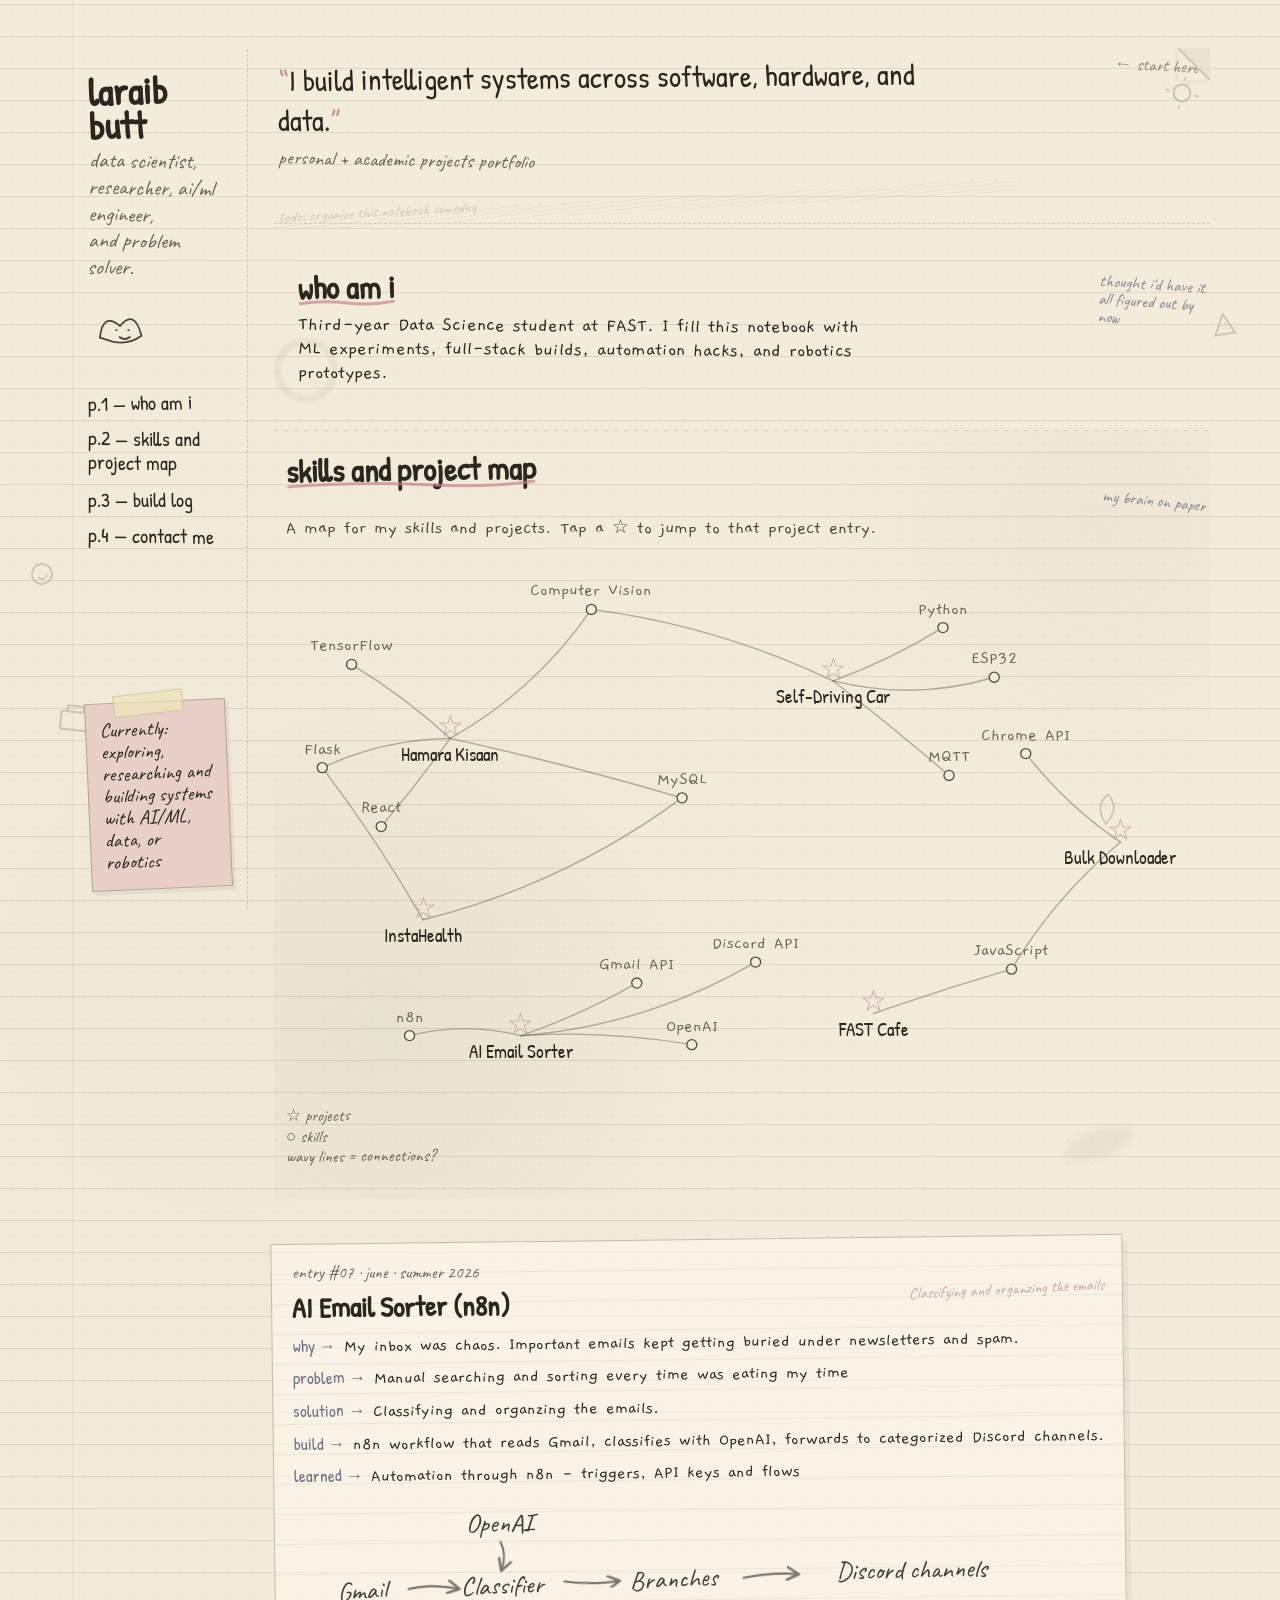
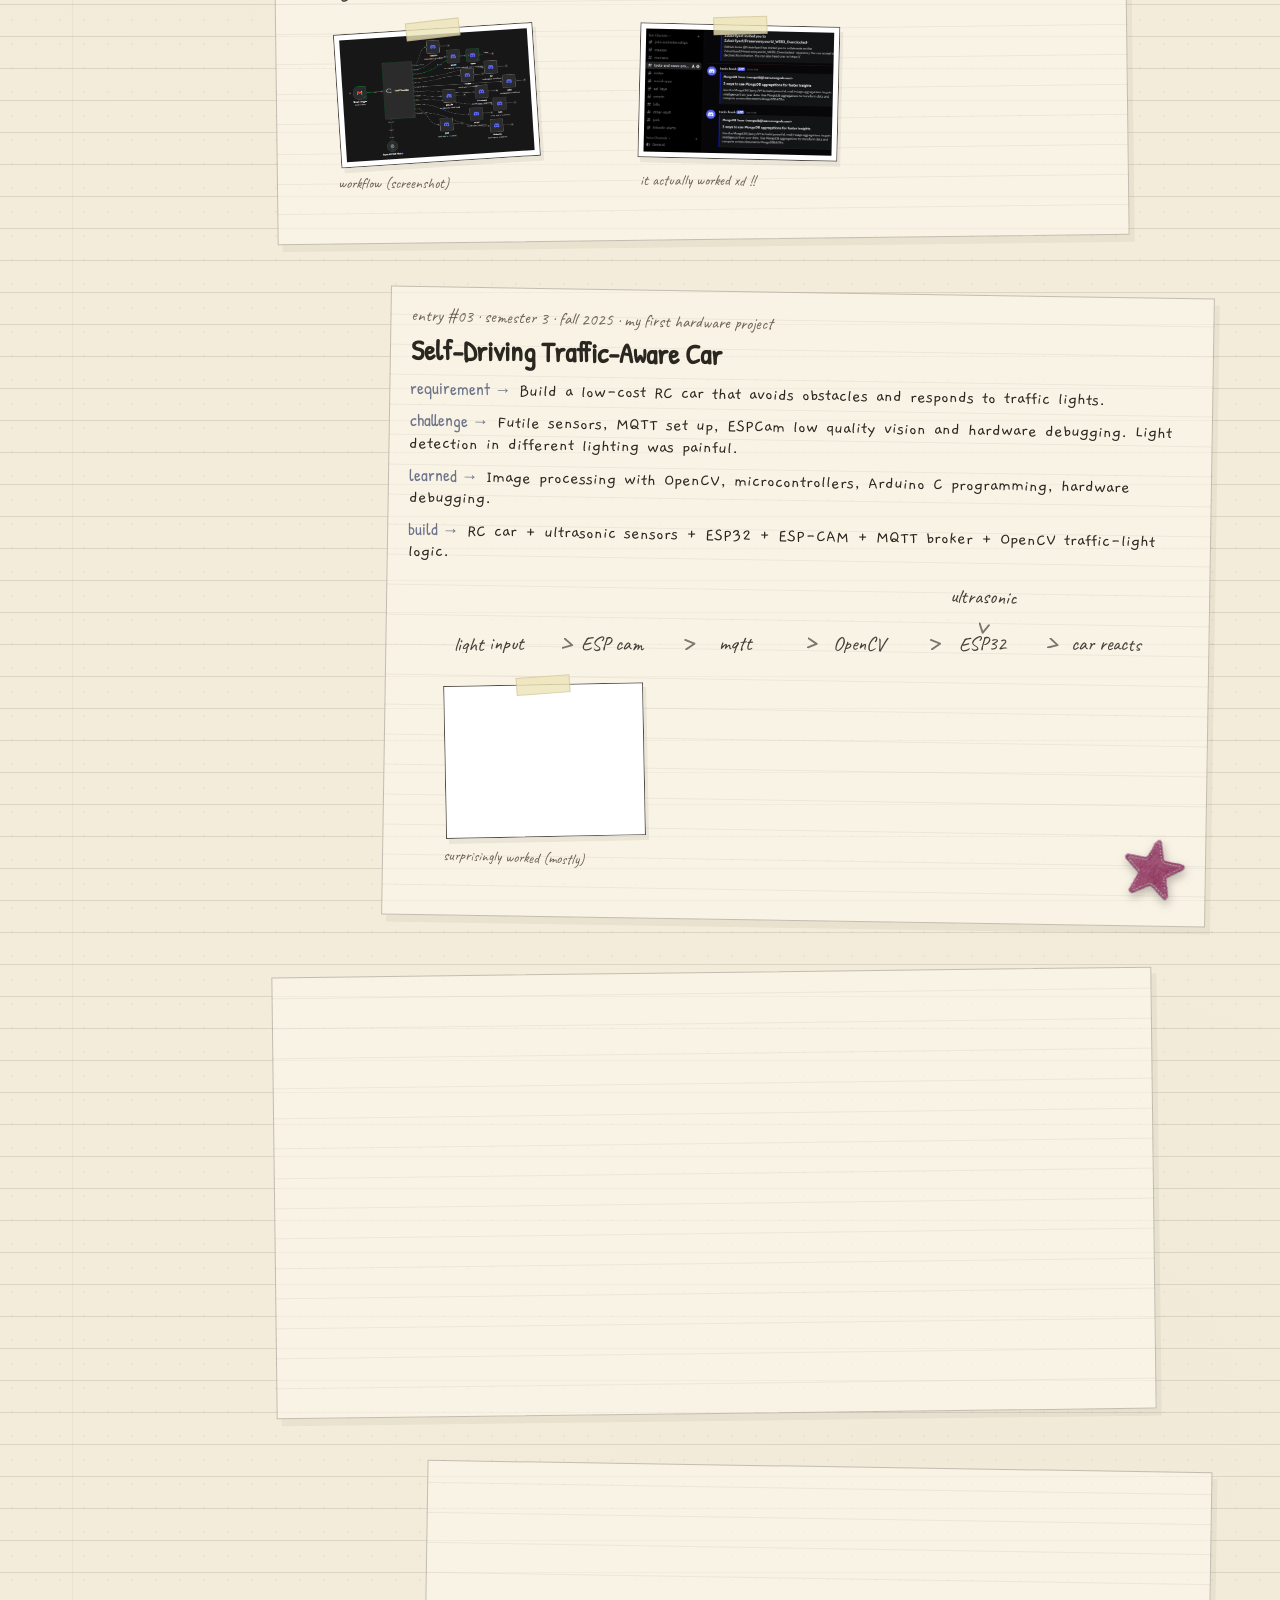
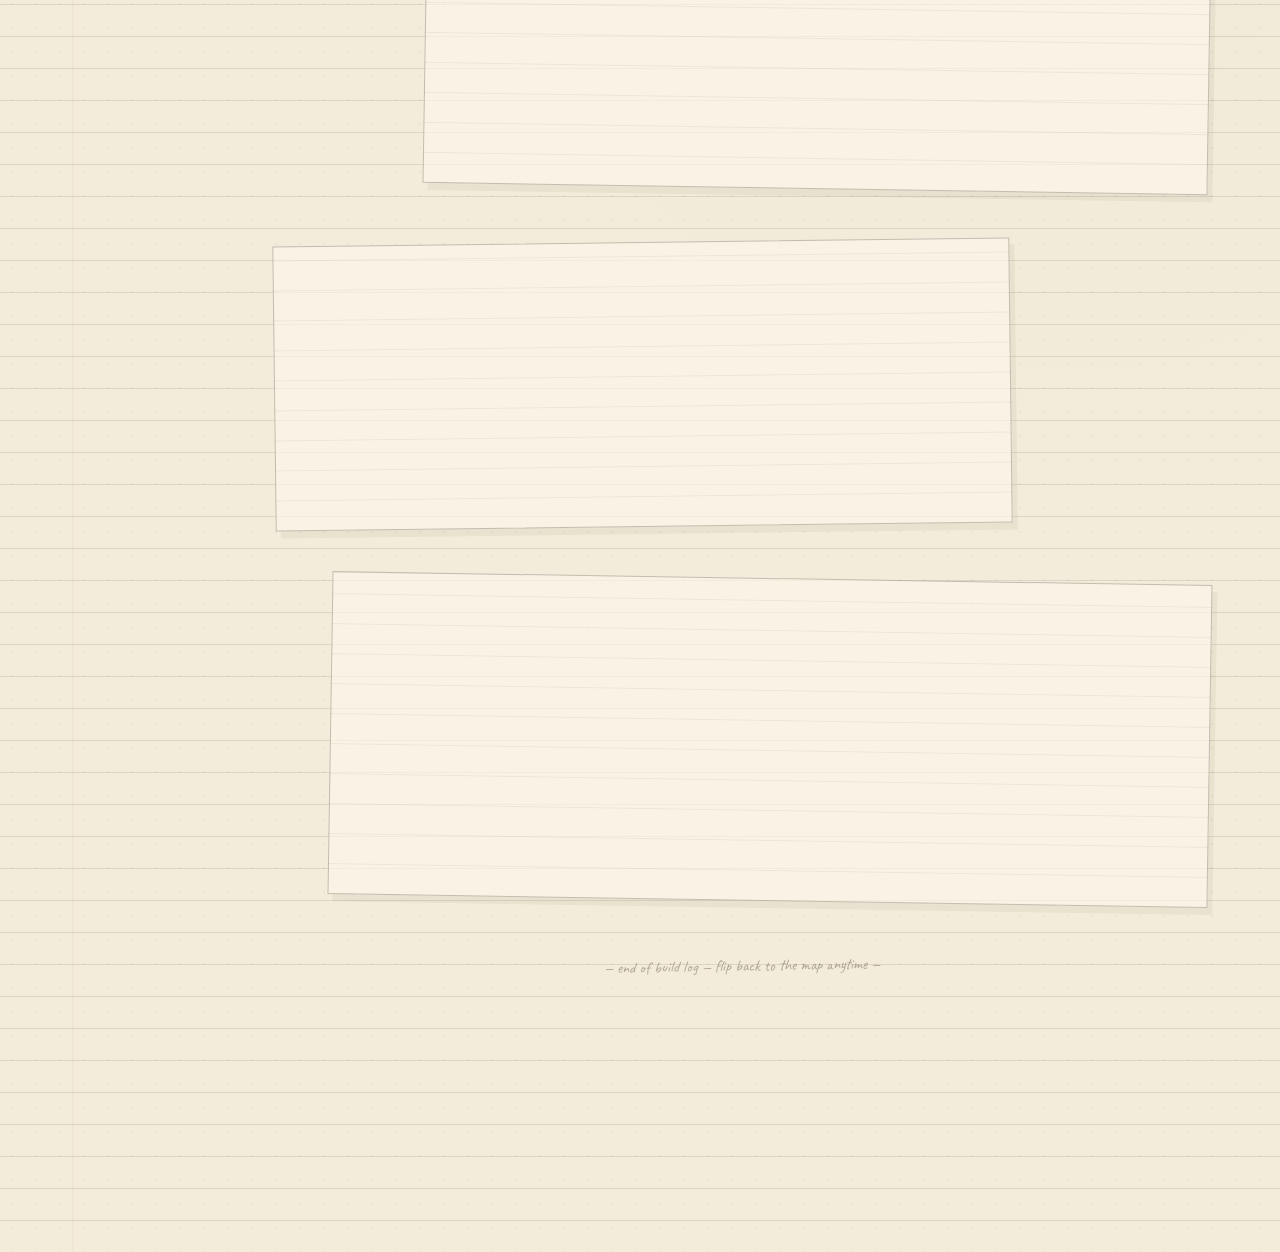
==== commit 079acf5e: "Remove RideFlow from portfolio and skills map. Drop the build log entry and map node, including the " ====
--- a/index.html
+++ b/index.html
@@ -189,15 +189,6 @@
           <a class="entry-link" href="https://github.com/laraib-b/Bulk-File-Downloader-for-Google-Classroom" target="_blank" rel="noopener noreferrer">→ github repo</a>
         </article>
 
-        <article class="journal-entry reveal-entry" id="rf">
-          <p class="entry-meta">entry #05 · semester 4 · spring 2026 · database project</p>
-          <h3 class="entry-title">RideFlow (web)</h3>
-          <p class="journal-line"><span class="lbl">requirement →</span> Ride-hailing app with rider + driver + admin portal, fare calculation, city matching, payments, admin control, vehicle verification, driver & rider review system and reports.</p>
-          <p class="journal-line"><span class="lbl">build →</span> Node/Express REST API + normalized MySQL with procedures, triggers, views, RBAC + cloud DB</p>
-          <div class="tech-scribble"><span>Node.js</span><span>REST API</span><span>MySQL Cloud</span></div>
-          <a class="entry-link" href="https://github.com/laraib-b/RideFlow" target="_blank" rel="noopener noreferrer">→ github repo</a>
-        </article>
-
         <article class="journal-entry reveal-entry" id="ih">
           <p class="entry-meta">entry #04 · winter 2025 · data &amp; analytics</p>
           <h3 class="entry-title">InstaHealth Dashboard</h3>
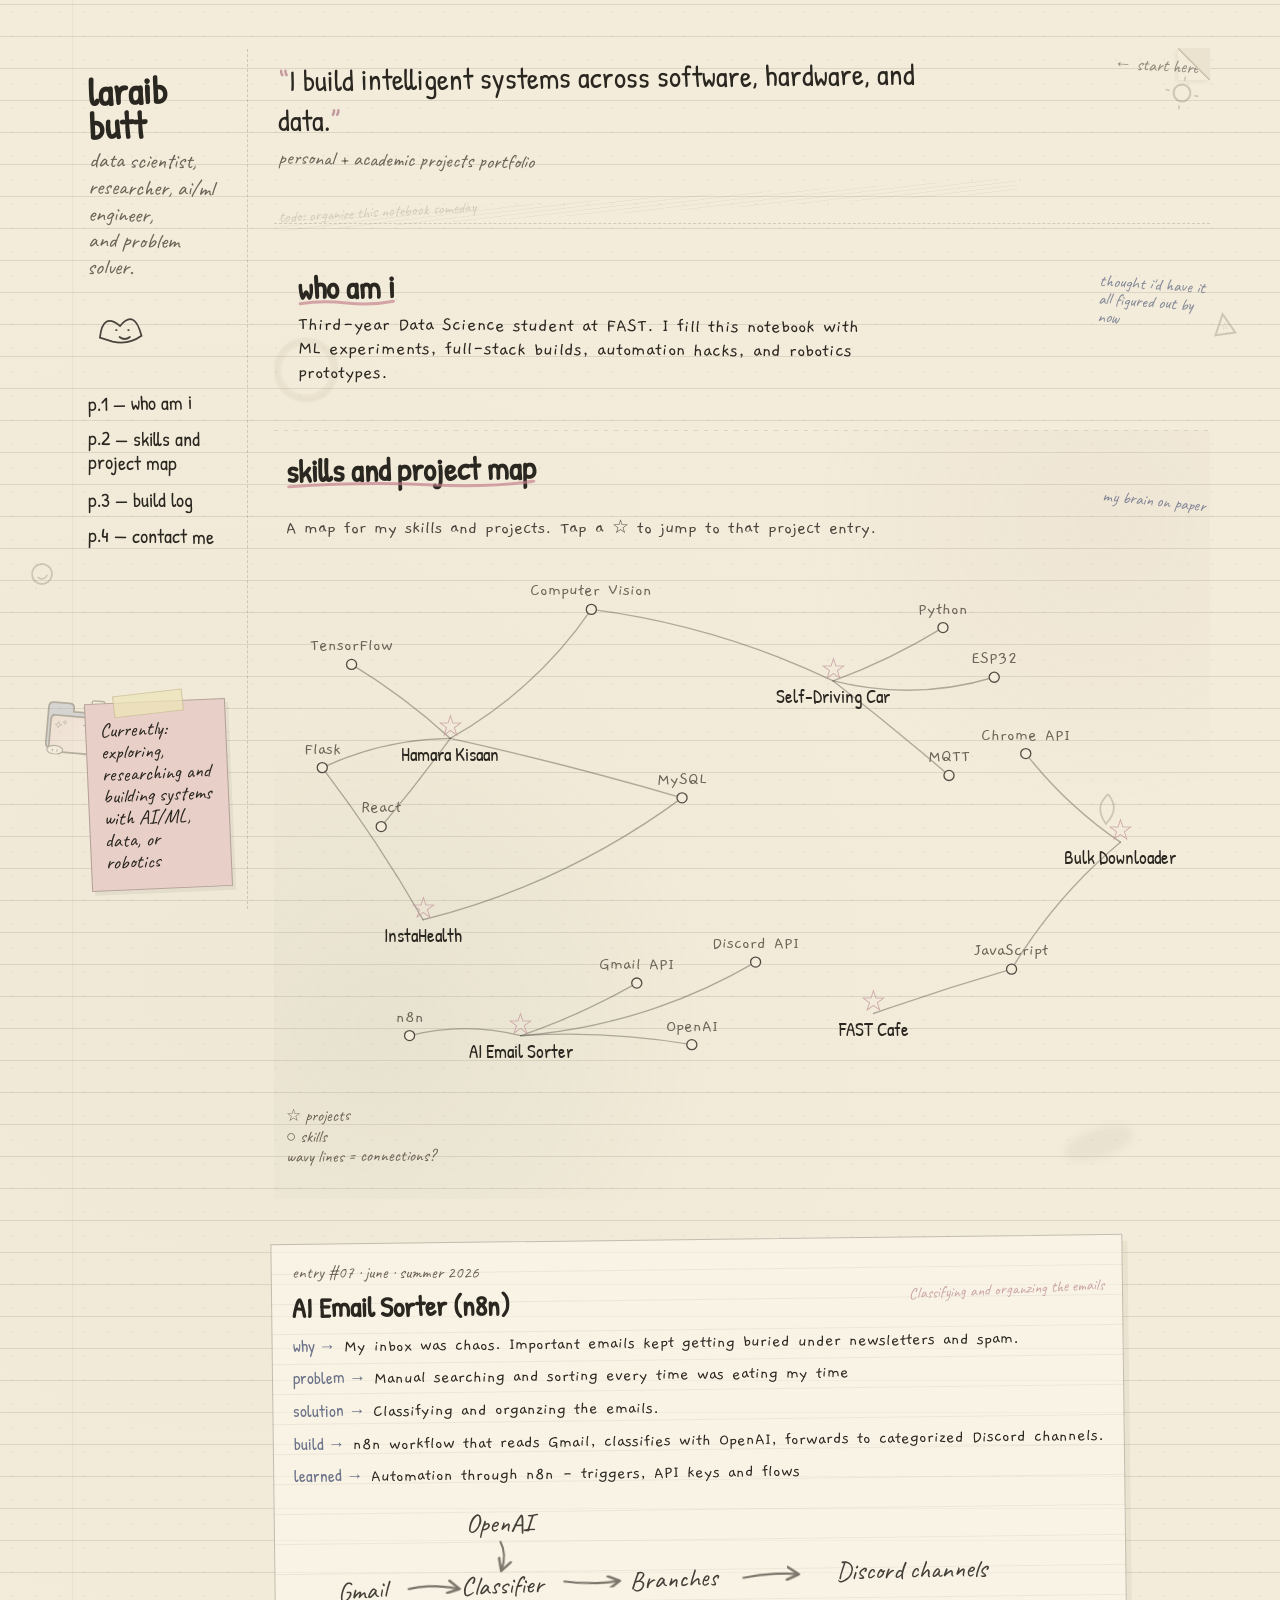
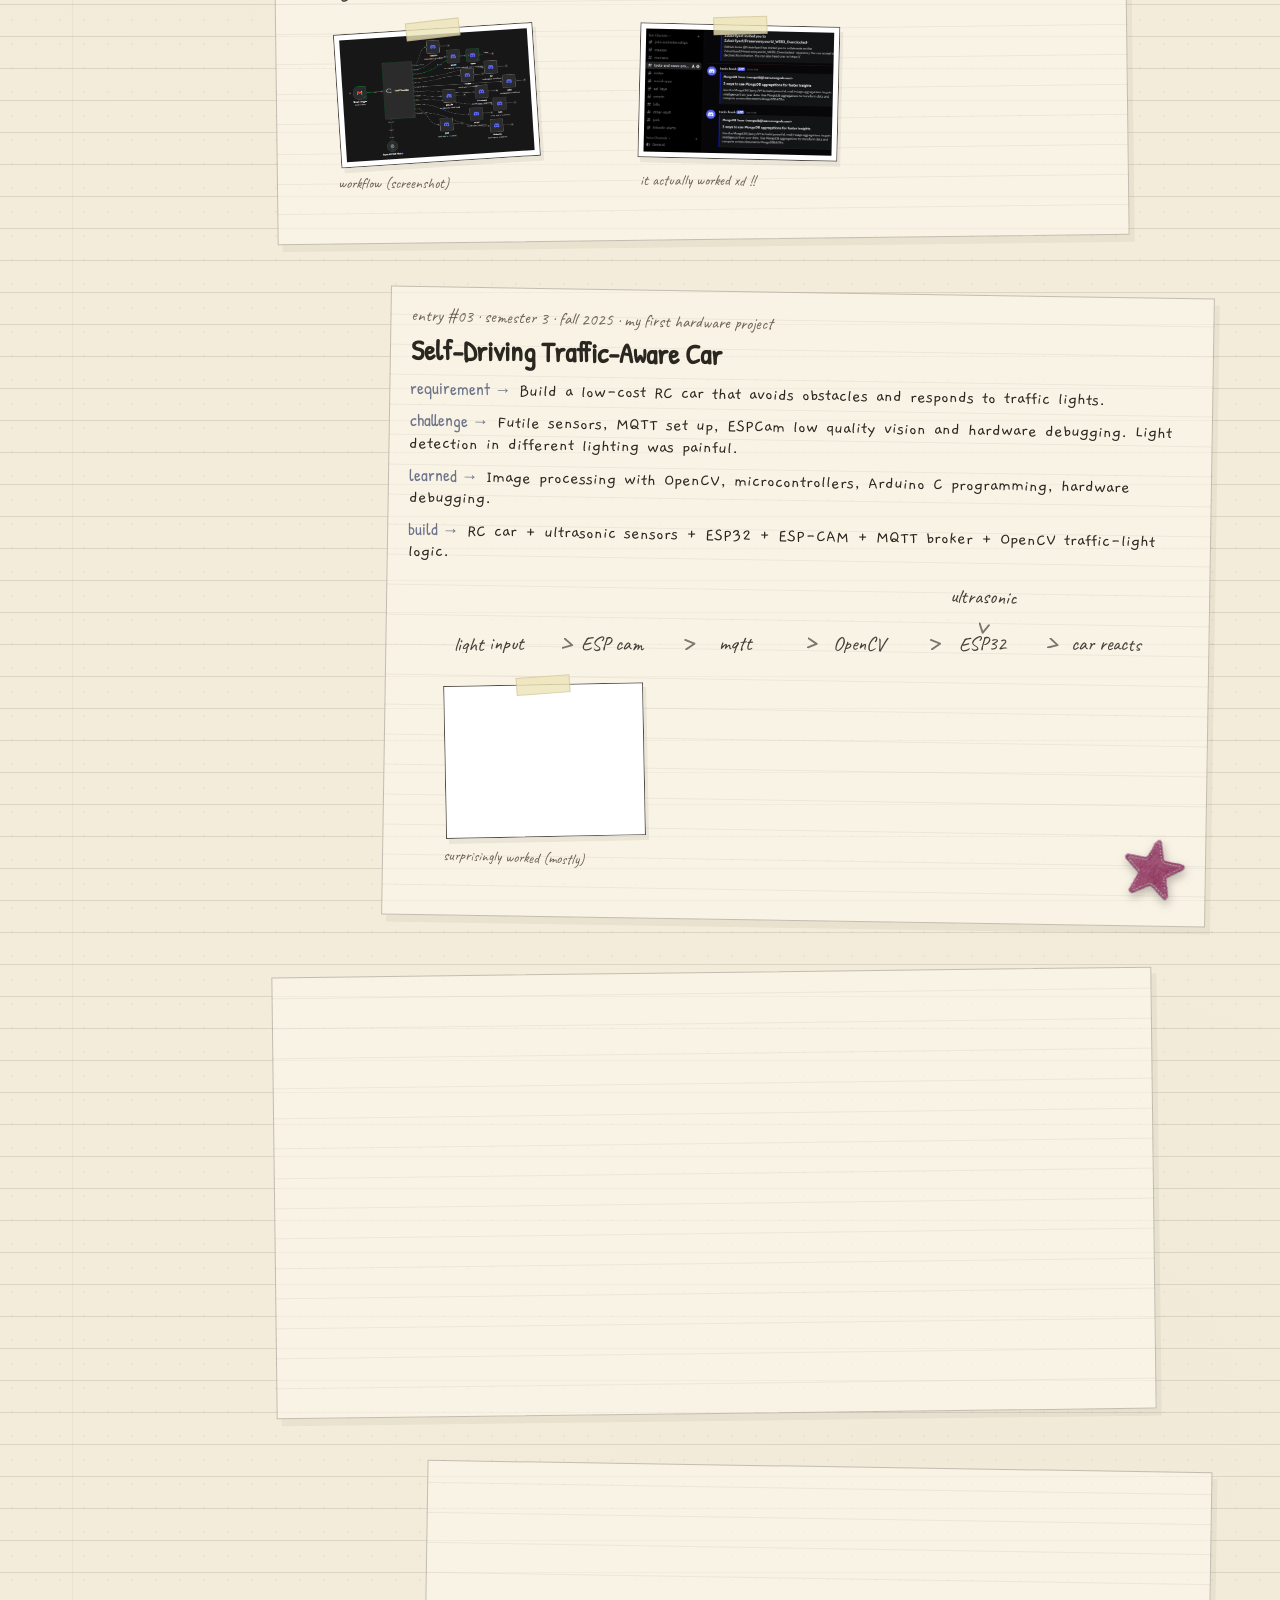
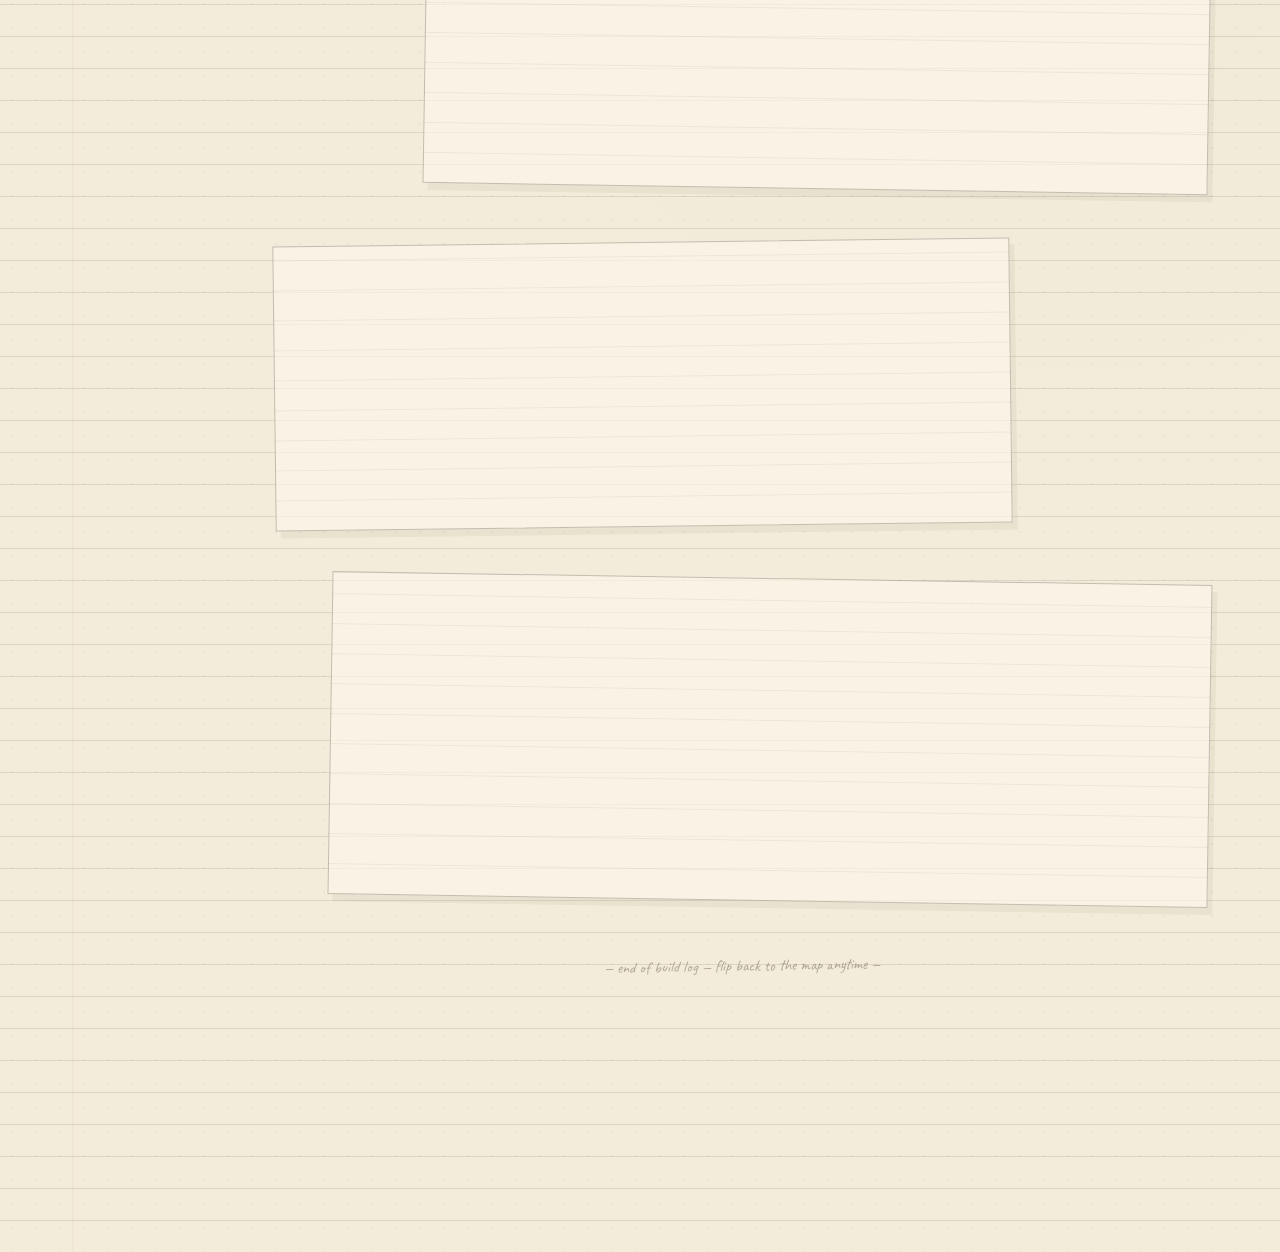
==== commit d4bf9747: "Add journal-styled folder doodle and favicon. Replace the simple folder outline with a layered rose-" ====
--- a/index.html
+++ b/index.html
@@ -8,12 +8,36 @@
   <link rel="preconnect" href="https://fonts.gstatic.com" crossorigin>
   <link href="https://fonts.googleapis.com/css2?family=Gaegu:wght@400;700&family=Patrick+Hand&family=Caveat:wght@400;600&display=swap" rel="stylesheet">
   <link rel="stylesheet" href="css/main.css">
+  <link rel="icon" href="assets/favicon.svg" type="image/svg+xml">
 </head>
 <body>
   <div class="doodle-field" aria-hidden="true">
     <svg class="d1" viewBox="0 0 40 40"><circle cx="20" cy="20" r="8" fill="none" stroke="currentColor" stroke-width="2"/><path d="M20 4v4M20 32v4M4 20h4M32 20h4" stroke="currentColor" stroke-width="1.5"/></svg>
     <svg class="d2" viewBox="0 0 36 36"><path d="M8 28 L18 8 L28 28 Z" fill="none" stroke="currentColor" stroke-width="2"/><text x="14" y="24" font-size="10" fill="currentColor">☆</text></svg>
-    <svg class="d3" viewBox="0 0 48 40"><rect x="10" y="14" width="28" height="18" rx="2" fill="none" stroke="currentColor" stroke-width="2"/><path d="M16 14 V8 h16 v6" fill="none" stroke="currentColor" stroke-width="2"/></svg>
+    <svg class="d3 folder-doodle" viewBox="0 0 96 80" aria-hidden="true">
+      <defs>
+        <linearGradient id="jd-folder-front" x1="24" y1="28" x2="82" y2="72" gradientUnits="userSpaceOnUse">
+          <stop offset="0%" stop-color="#e8cfc8"/>
+          <stop offset="50%" stop-color="#f0ddd8"/>
+          <stop offset="100%" stop-color="#f3ecda"/>
+        </linearGradient>
+      </defs>
+      <path fill="#aab4c8" stroke="#524c44" stroke-width="2.2" stroke-linejoin="round"
+        d="M12 24V20Q12 14 18 14H38Q44 14 44 20V24H78Q84 24 84 30V66Q84 72 78 72H18Q12 72 12 66V24Z"/>
+      <path fill="url(#jd-folder-front)" stroke="#524c44" stroke-width="2.2" stroke-linejoin="round"
+        d="M18 30H82Q88 30 88 36V70Q88 76 82 76H22Q16 76 16 70V36Q16 30 22 30Z"/>
+      <path d="M26 38L27 41L30 42L27 43L26 46L25 43L22 42L25 41Z" fill="#f3ecda" stroke="#524c44" stroke-width="0.8"/>
+      <path d="M34 36L34.6 37.8L36.4 38.4L34.6 39L34 40.8L33.4 39L31.6 38.4L33.4 37.8Z" fill="#f3ecda" stroke="#524c44" stroke-width="0.6"/>
+      <line x1="58" y1="40" x2="72" y2="40" stroke="#524c44" stroke-width="1.8" stroke-linecap="round"/>
+      <line x1="62" y1="46" x2="74" y2="46" stroke="#524c44" stroke-width="1.4" stroke-linecap="round" opacity="0.65"/>
+      <path d="M76 68L82 76L76 76Z" fill="#ebe3cf" stroke="#524c44" stroke-width="1.2" stroke-linejoin="round"/>
+      <ellipse cx="24" cy="74" rx="10" ry="5.5" fill="#f3ecda" stroke="#524c44" stroke-width="1.4"/>
+      <line x1="21" y1="73.5" x2="21" y2="75.5" stroke="#524c44" stroke-width="1.2" stroke-linecap="round"/>
+      <line x1="27" y1="73.5" x2="27" y2="75.5" stroke="#524c44" stroke-width="1.2" stroke-linecap="round"/>
+      <rect x="66" y="8" width="16" height="15" rx="2.5" fill="#f3ecda" stroke="#524c44" stroke-width="1.5"/>
+      <path d="M70 21L74 17L78 21Z" fill="#f3ecda" stroke="#524c44" stroke-width="1"/>
+      <text x="74" y="19" text-anchor="middle" font-size="10" fill="#c49a9f" font-family="Patrick Hand, cursive">☆</text>
+    </svg>
     <svg class="d4" viewBox="0 0 32 32"><circle cx="16" cy="16" r="10" fill="none" stroke="currentColor" stroke-width="1.8"/><path d="M11 18 q5 6 10 0" fill="none" stroke="currentColor" stroke-width="1.5"/></svg>
     <svg class="d5" viewBox="0 0 38 38"><path d="M19 4 C12 12 8 20 19 34 C30 20 26 12 19 4" fill="none" stroke="currentColor" stroke-width="1.8"/></svg>
   </div>
--- a/css/main.css
+++ b/css/main.css
@@ -66,7 +66,11 @@
 }
 .doodle-field .d1 { top: 8%; right: 6%; width: 42px; transform: rotate(12deg); }
 .doodle-field .d2 { top: 34%; right: 3%; width: 36px; transform: rotate(-8deg); }
-.doodle-field .d3 { bottom: 18%; left: 4%; width: 48px; transform: rotate(6deg); }
+.doodle-field .d3 { bottom: 16%; left: 3%; width: 76px; transform: rotate(5deg); }
+.doodle-field .folder-doodle {
+  opacity: 0.38;
+  color: transparent;
+}
 .doodle-field .d4 { top: 62%; left: 2%; width: 32px; transform: rotate(-14deg); }
 .doodle-field .d5 { bottom: 8%; right: 12%; width: 38px; transform: rotate(4deg); }
 
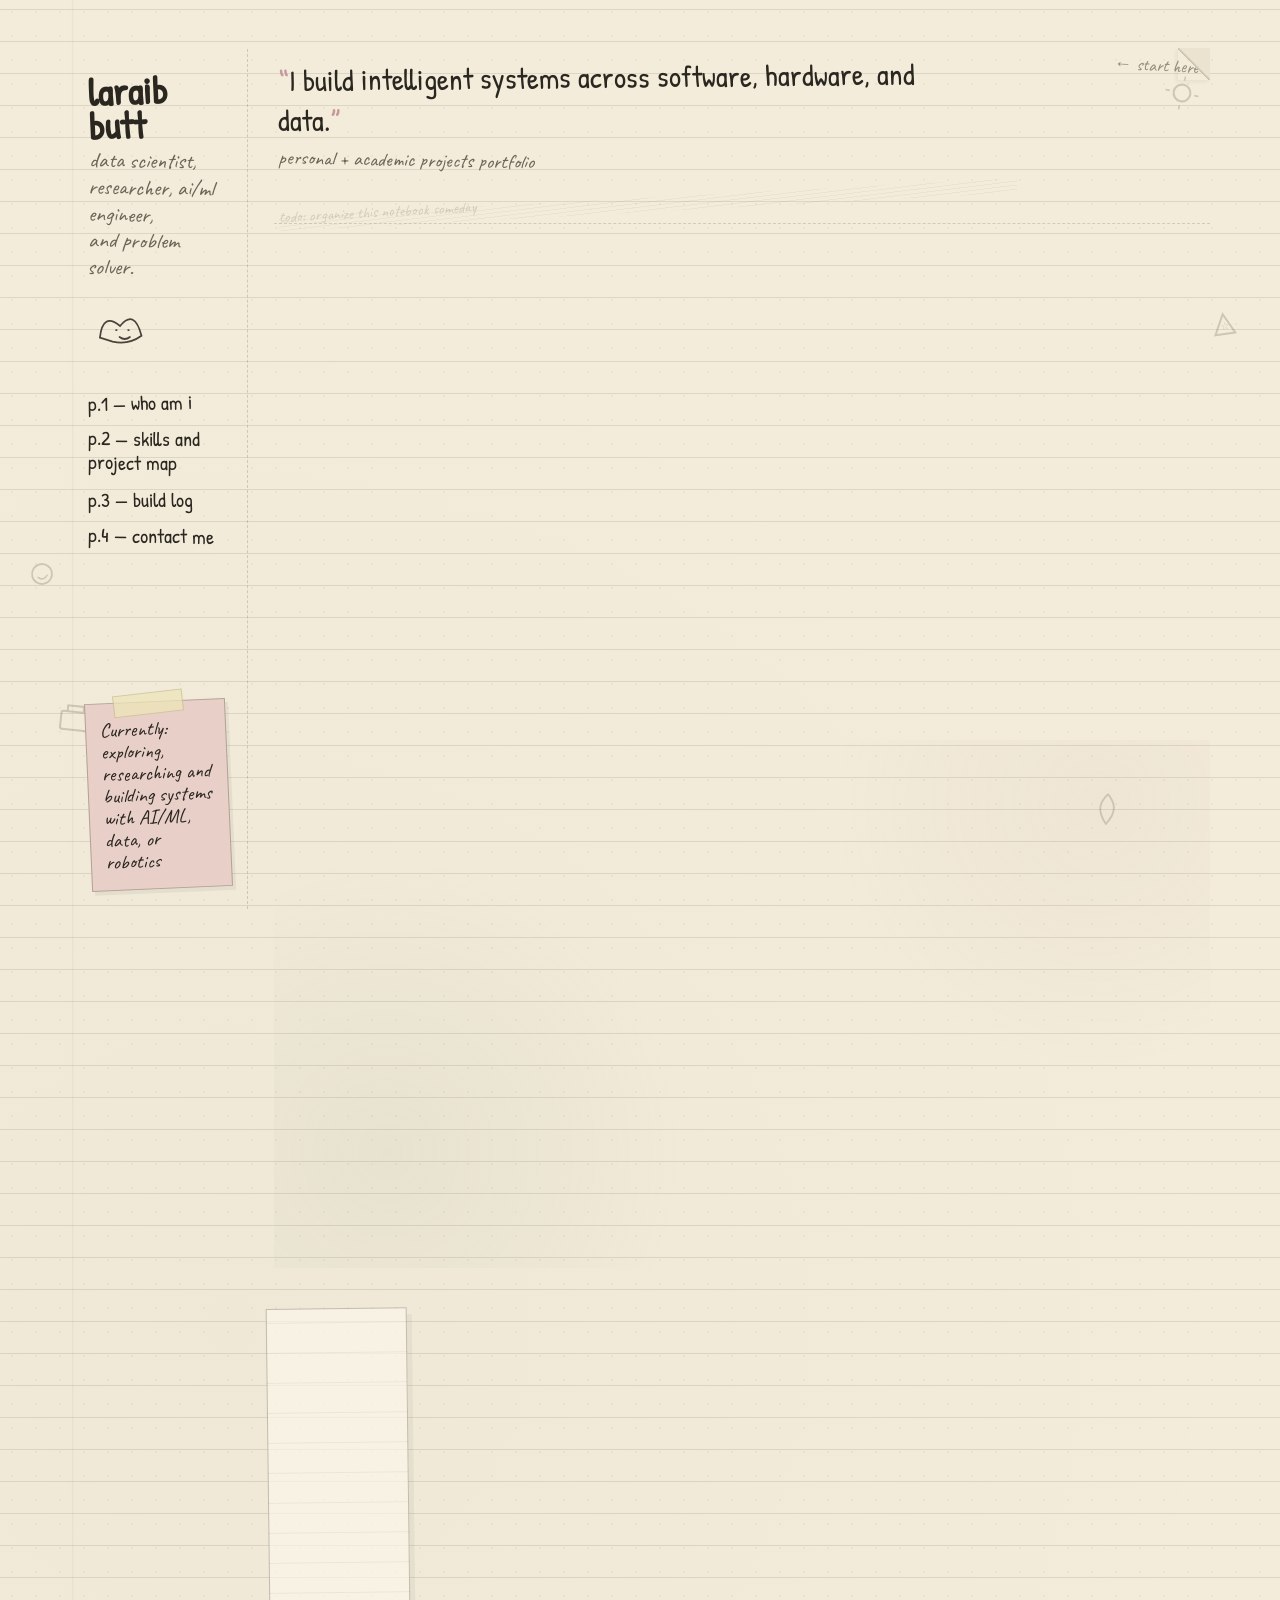
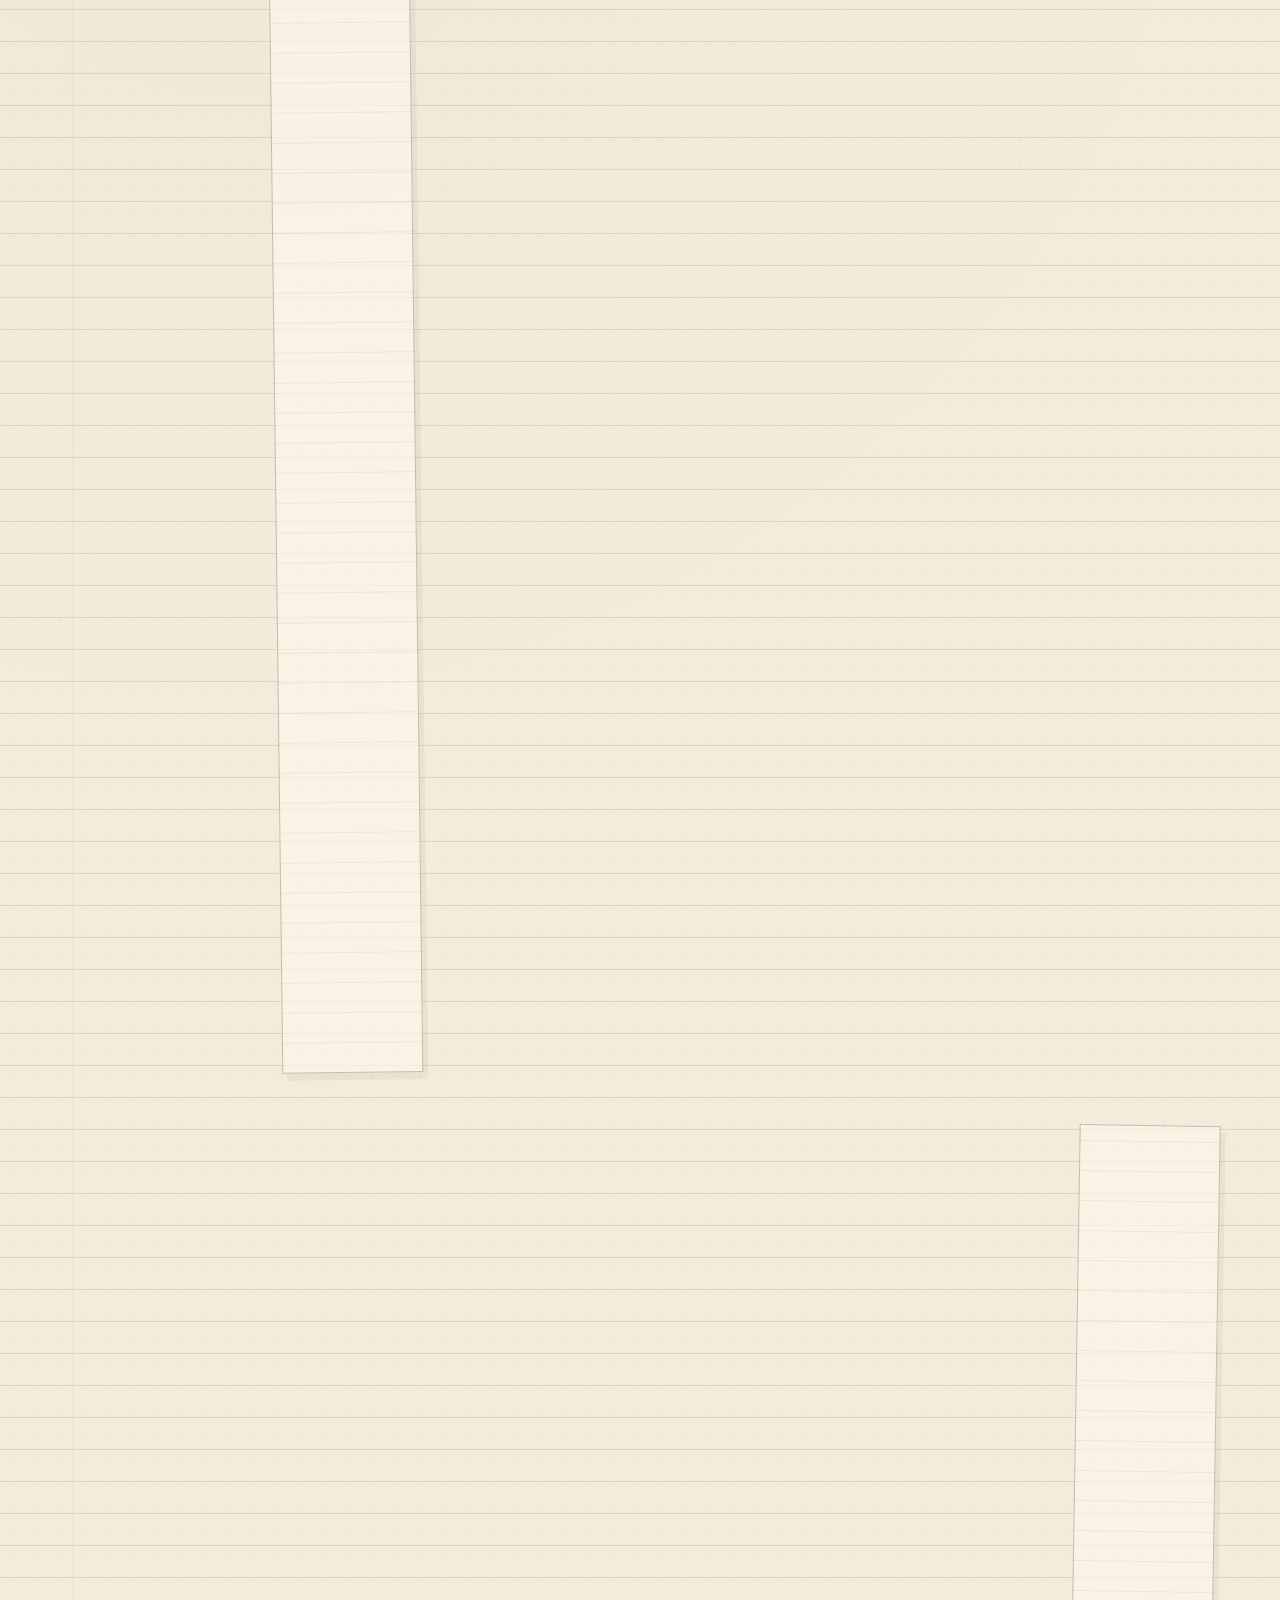
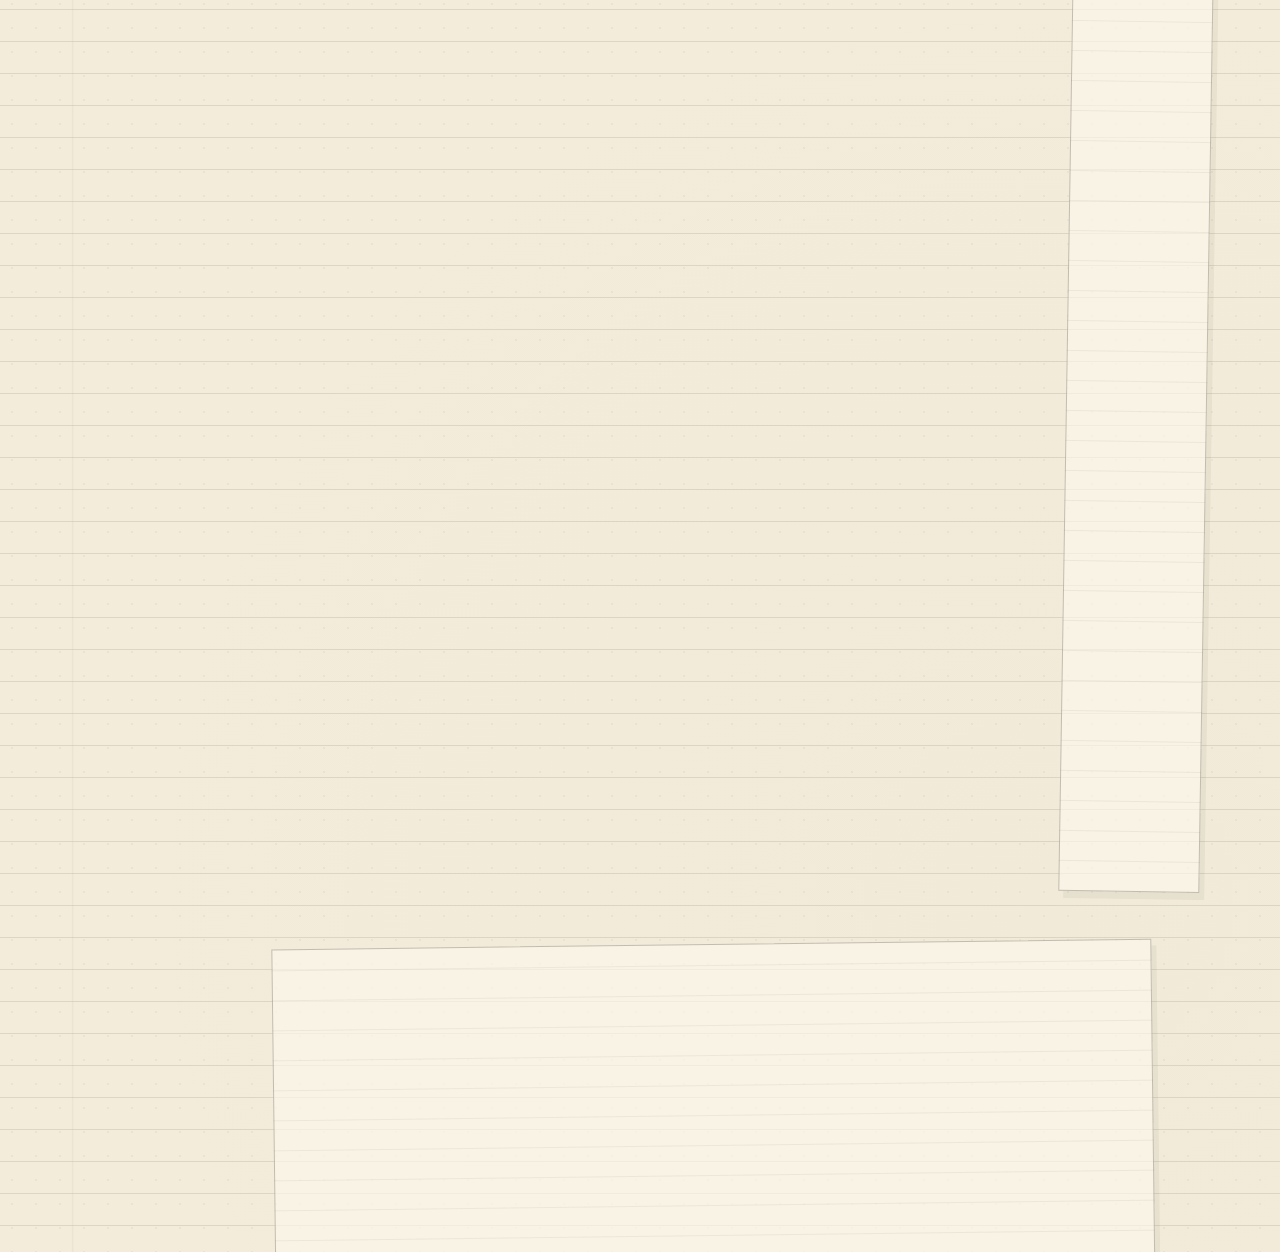
==== commit 36a300d4: "Revert "Add journal-styled folder doodle and favicon." This reverts commit d4bf9747e18c50a65593f9cca" ====
--- a/index.html
+++ b/index.html
@@ -8,36 +8,12 @@
   <link rel="preconnect" href="https://fonts.gstatic.com" crossorigin>
   <link href="https://fonts.googleapis.com/css2?family=Gaegu:wght@400;700&family=Patrick+Hand&family=Caveat:wght@400;600&display=swap" rel="stylesheet">
   <link rel="stylesheet" href="css/main.css">
-  <link rel="icon" href="assets/favicon.svg" type="image/svg+xml">
 </head>
 <body>
   <div class="doodle-field" aria-hidden="true">
     <svg class="d1" viewBox="0 0 40 40"><circle cx="20" cy="20" r="8" fill="none" stroke="currentColor" stroke-width="2"/><path d="M20 4v4M20 32v4M4 20h4M32 20h4" stroke="currentColor" stroke-width="1.5"/></svg>
     <svg class="d2" viewBox="0 0 36 36"><path d="M8 28 L18 8 L28 28 Z" fill="none" stroke="currentColor" stroke-width="2"/><text x="14" y="24" font-size="10" fill="currentColor">☆</text></svg>
-    <svg class="d3 folder-doodle" viewBox="0 0 96 80" aria-hidden="true">
-      <defs>
-        <linearGradient id="jd-folder-front" x1="24" y1="28" x2="82" y2="72" gradientUnits="userSpaceOnUse">
-          <stop offset="0%" stop-color="#e8cfc8"/>
-          <stop offset="50%" stop-color="#f0ddd8"/>
-          <stop offset="100%" stop-color="#f3ecda"/>
-        </linearGradient>
-      </defs>
-      <path fill="#aab4c8" stroke="#524c44" stroke-width="2.2" stroke-linejoin="round"
-        d="M12 24V20Q12 14 18 14H38Q44 14 44 20V24H78Q84 24 84 30V66Q84 72 78 72H18Q12 72 12 66V24Z"/>
-      <path fill="url(#jd-folder-front)" stroke="#524c44" stroke-width="2.2" stroke-linejoin="round"
-        d="M18 30H82Q88 30 88 36V70Q88 76 82 76H22Q16 76 16 70V36Q16 30 22 30Z"/>
-      <path d="M26 38L27 41L30 42L27 43L26 46L25 43L22 42L25 41Z" fill="#f3ecda" stroke="#524c44" stroke-width="0.8"/>
-      <path d="M34 36L34.6 37.8L36.4 38.4L34.6 39L34 40.8L33.4 39L31.6 38.4L33.4 37.8Z" fill="#f3ecda" stroke="#524c44" stroke-width="0.6"/>
-      <line x1="58" y1="40" x2="72" y2="40" stroke="#524c44" stroke-width="1.8" stroke-linecap="round"/>
-      <line x1="62" y1="46" x2="74" y2="46" stroke="#524c44" stroke-width="1.4" stroke-linecap="round" opacity="0.65"/>
-      <path d="M76 68L82 76L76 76Z" fill="#ebe3cf" stroke="#524c44" stroke-width="1.2" stroke-linejoin="round"/>
-      <ellipse cx="24" cy="74" rx="10" ry="5.5" fill="#f3ecda" stroke="#524c44" stroke-width="1.4"/>
-      <line x1="21" y1="73.5" x2="21" y2="75.5" stroke="#524c44" stroke-width="1.2" stroke-linecap="round"/>
-      <line x1="27" y1="73.5" x2="27" y2="75.5" stroke="#524c44" stroke-width="1.2" stroke-linecap="round"/>
-      <rect x="66" y="8" width="16" height="15" rx="2.5" fill="#f3ecda" stroke="#524c44" stroke-width="1.5"/>
-      <path d="M70 21L74 17L78 21Z" fill="#f3ecda" stroke="#524c44" stroke-width="1"/>
-      <text x="74" y="19" text-anchor="middle" font-size="10" fill="#c49a9f" font-family="Patrick Hand, cursive">☆</text>
-    </svg>
+    <svg class="d3" viewBox="0 0 48 40"><rect x="10" y="14" width="28" height="18" rx="2" fill="none" stroke="currentColor" stroke-width="2"/><path d="M16 14 V8 h16 v6" fill="none" stroke="currentColor" stroke-width="2"/></svg>
     <svg class="d4" viewBox="0 0 32 32"><circle cx="16" cy="16" r="10" fill="none" stroke="currentColor" stroke-width="1.8"/><path d="M11 18 q5 6 10 0" fill="none" stroke="currentColor" stroke-width="1.5"/></svg>
     <svg class="d5" viewBox="0 0 38 38"><path d="M19 4 C12 12 8 20 19 34 C30 20 26 12 19 4" fill="none" stroke="currentColor" stroke-width="1.8"/></svg>
   </div>
--- a/css/main.css
+++ b/css/main.css
@@ -66,11 +66,7 @@
 }
 .doodle-field .d1 { top: 8%; right: 6%; width: 42px; transform: rotate(12deg); }
 .doodle-field .d2 { top: 34%; right: 3%; width: 36px; transform: rotate(-8deg); }
-.doodle-field .d3 { bottom: 16%; left: 3%; width: 76px; transform: rotate(5deg); }
-.doodle-field .folder-doodle {
-  opacity: 0.38;
-  color: transparent;
-}
+.doodle-field .d3 { bottom: 18%; left: 4%; width: 48px; transform: rotate(6deg); }
 .doodle-field .d4 { top: 62%; left: 2%; width: 32px; transform: rotate(-14deg); }
 .doodle-field .d5 { bottom: 8%; right: 12%; width: 38px; transform: rotate(4deg); }
 
